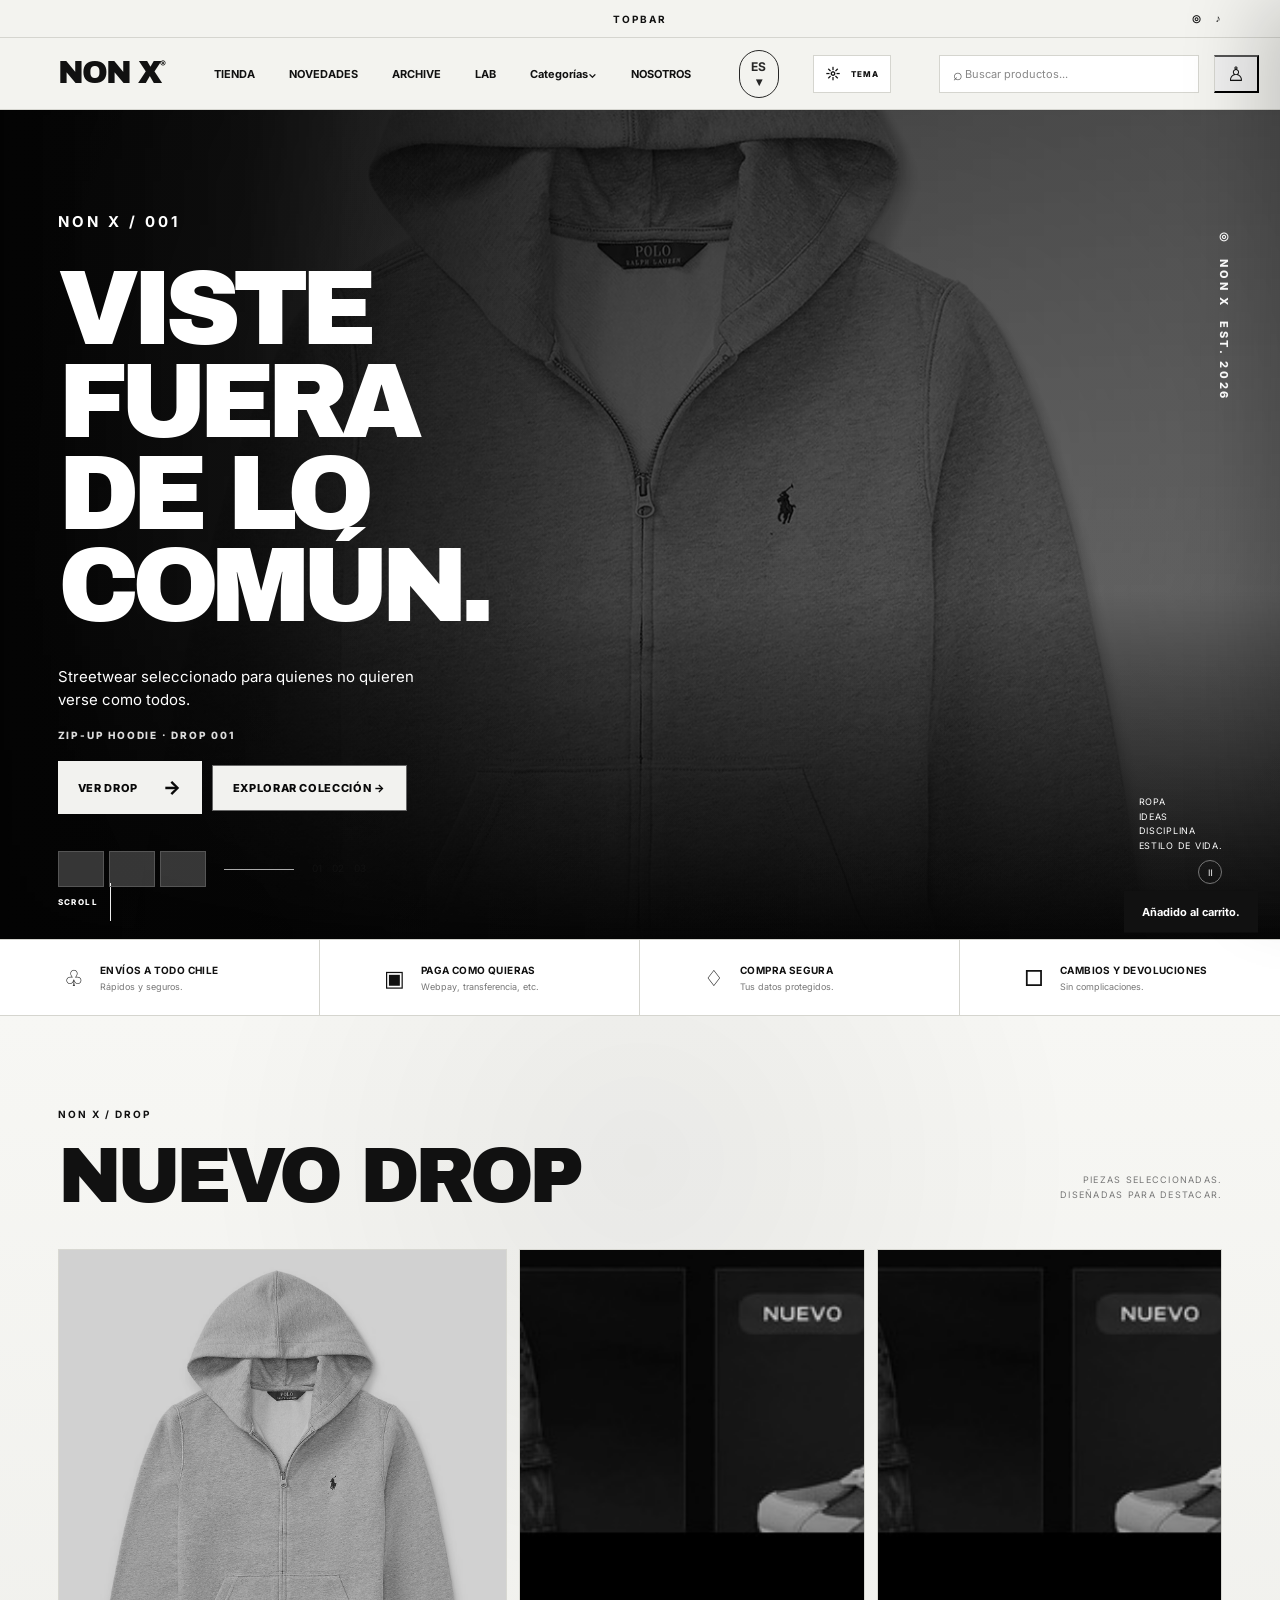
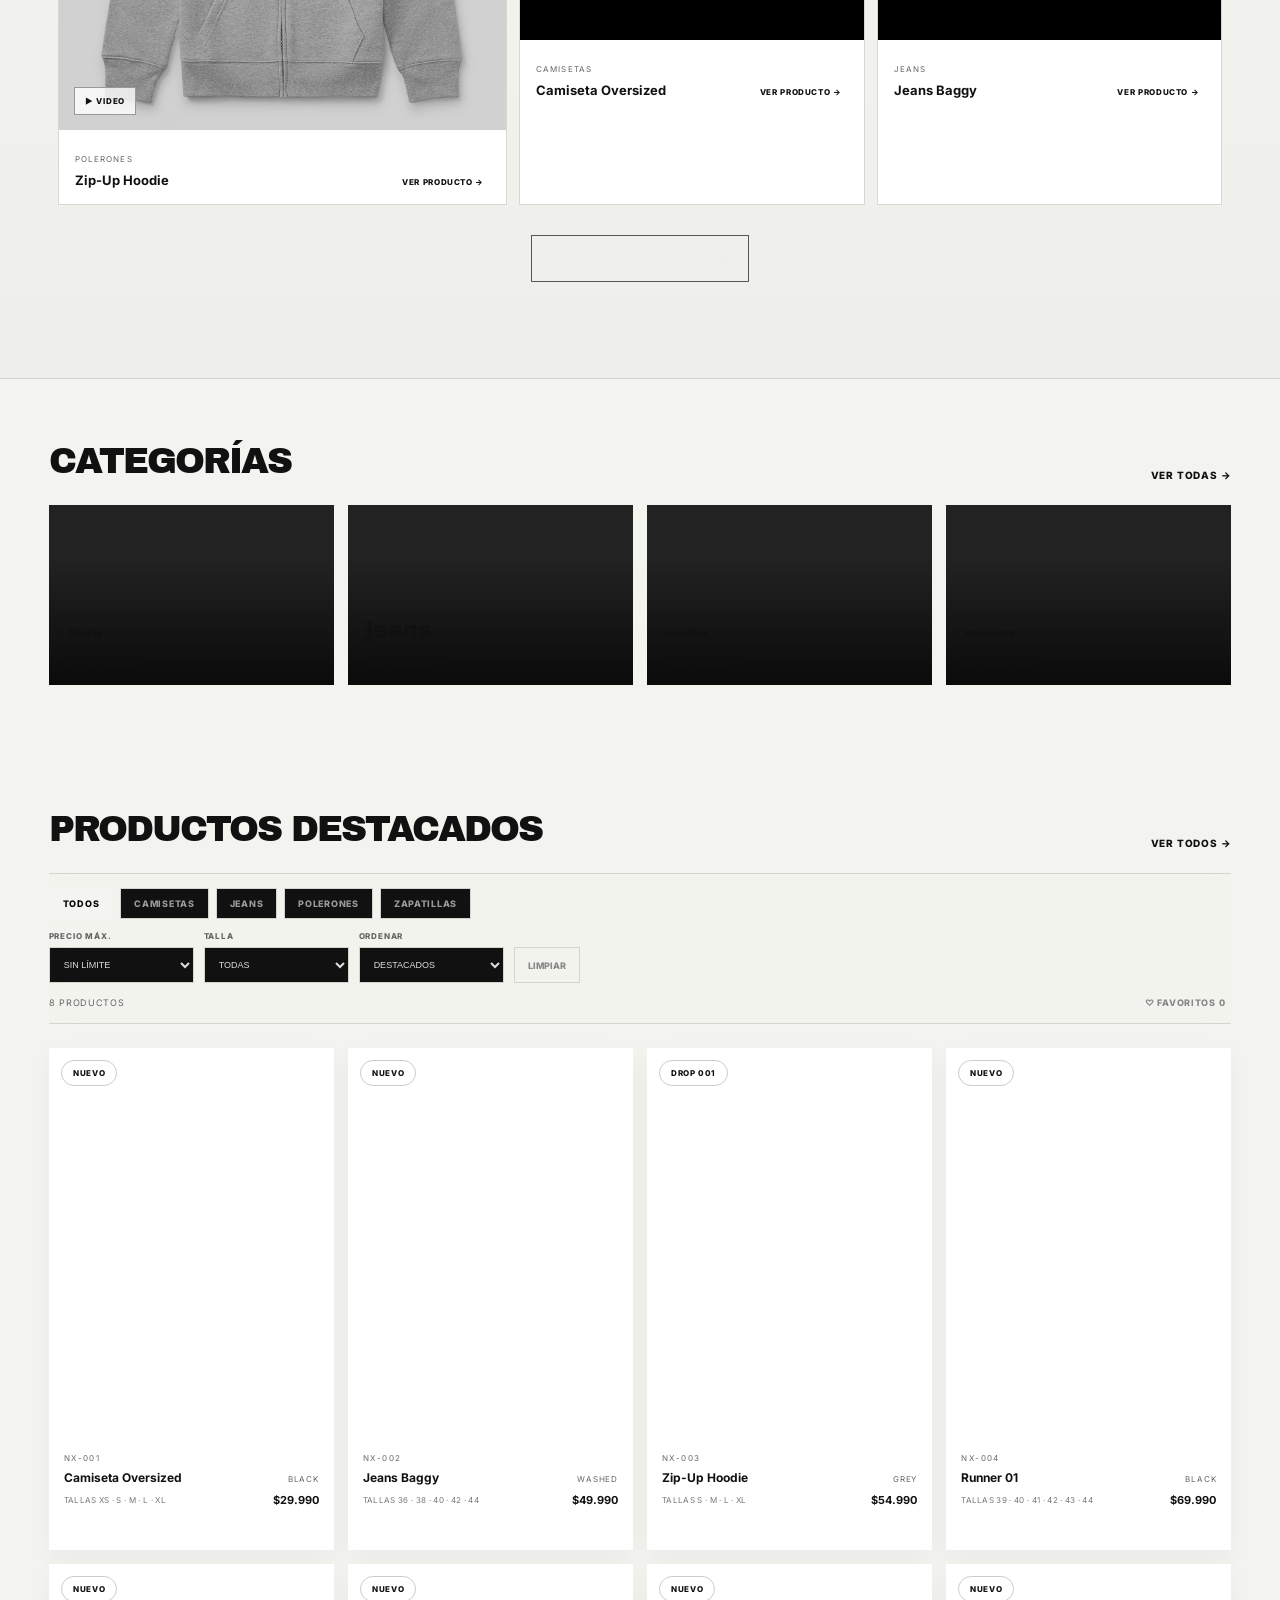
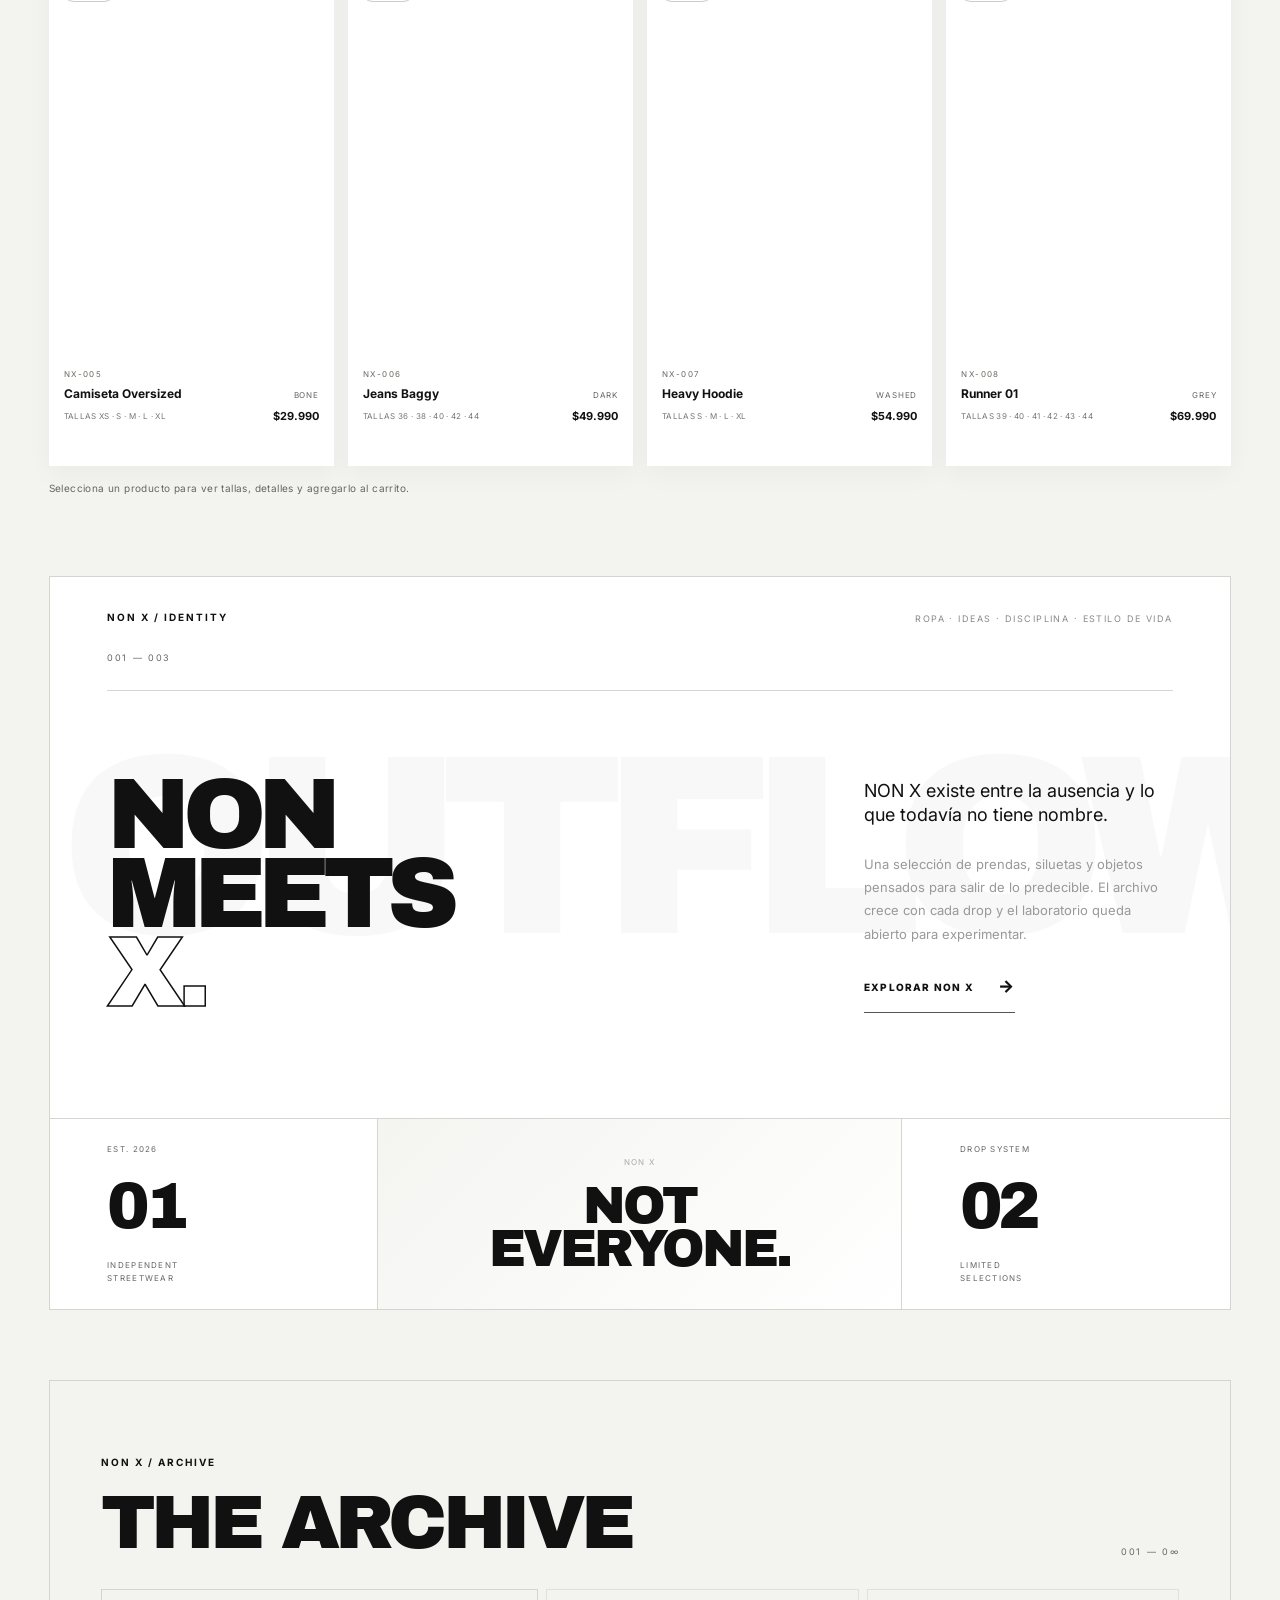
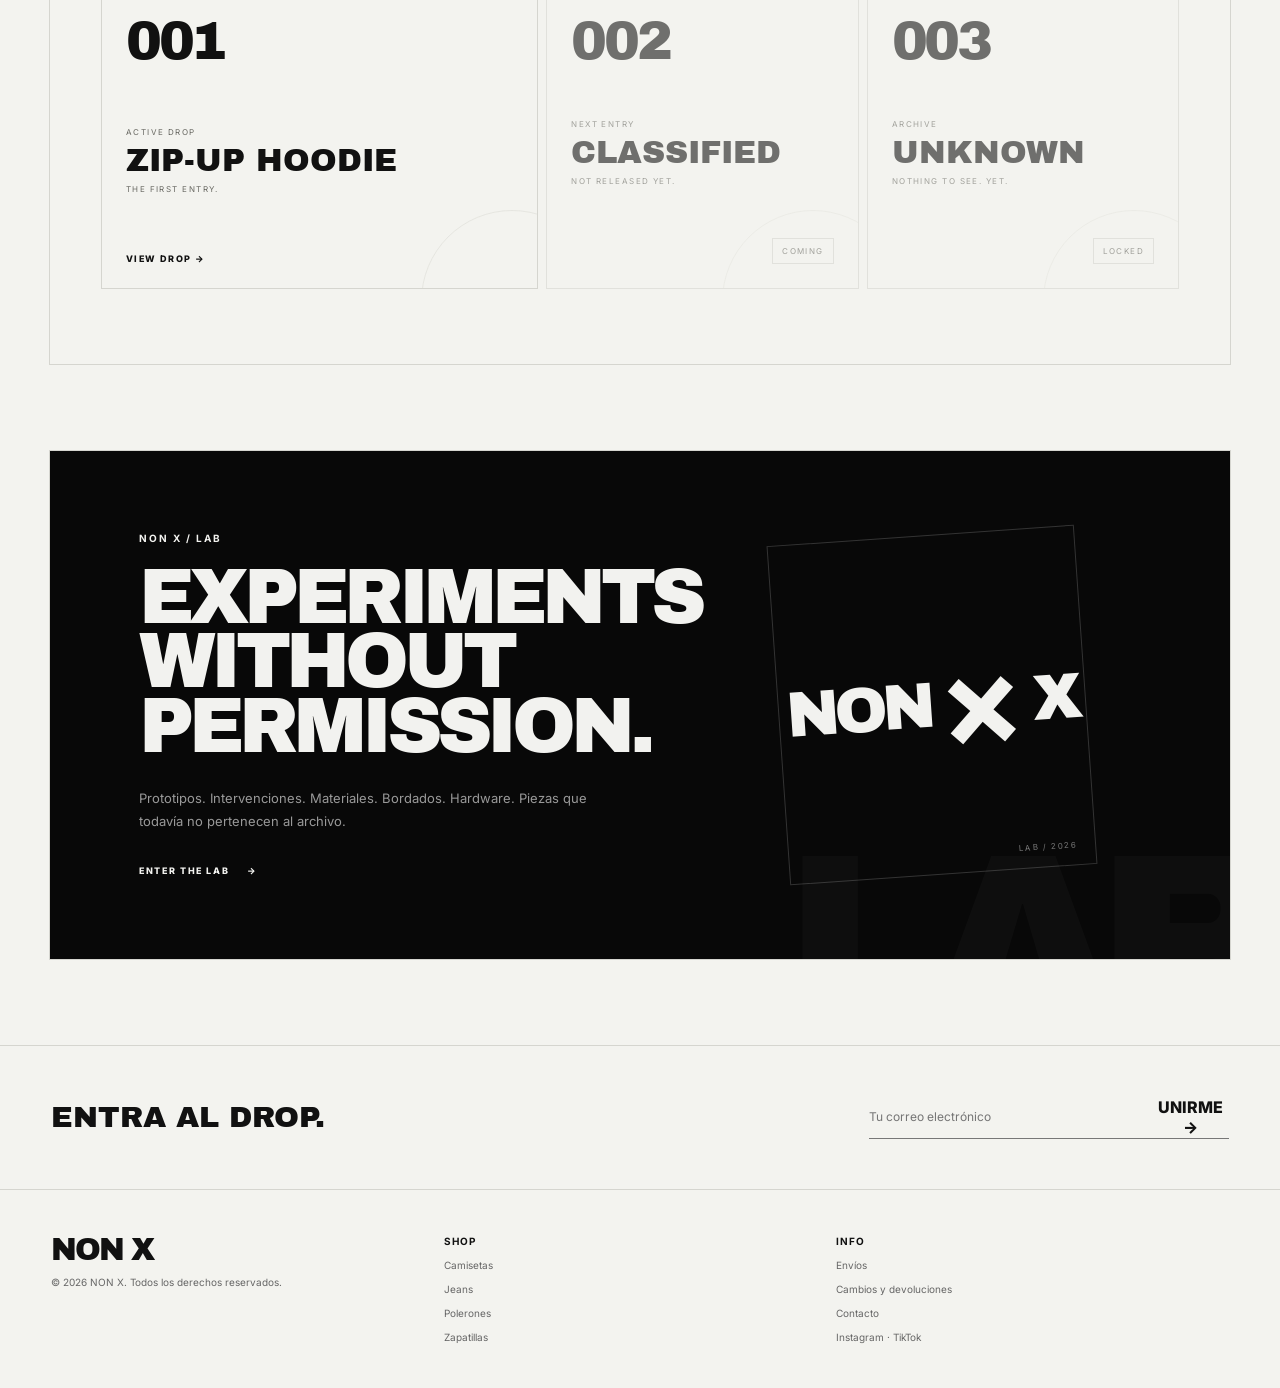
==== index.html @ d8527d80 "nonx" ====
<!--
NON X V7 — ARQUITECTURA
- index.html = estructura de la página.
- css/main.css = estilos y responsive.
- js/app.js = comportamiento general, carrito y animaciones.
- js/language.js = selector de idioma.
- data/products.json = catálogo preparado para separar datos.
- data/translations.json = textos preparados para traducciones.
- assets/images = imágenes del sitio.
- pages = páginas adicionales futuras.
- Shopify = integración futura, separada de la presentación.
-->
<!--
╔══════════════════════════════════════════════════════════════╗
║                    NON X — GUÍA DEL CÓDIGO               ║
╠══════════════════════════════════════════════════════════════╣
║ ESTE ARCHIVO ES LA V7 VISUAL DE LA TIENDA.               ║
║                                                              ║
║ ATAJOS PARA ENCONTRAR COSAS (Ctrl + F):                     ║
║  [FUENTES Y COLORES]      → tipografías + paleta            ║
║  [HEADER]                 → barra superior / navegación    ║
║  [HERO]                   → portada principal               ║
║  [BENEFICIOS]             → envíos / pagos / seguridad      ║
║  [CATEGORÍAS]             → camisetas / jeans / etc.        ║
║  [PRODUCTOS]              → tarjetas + productos            ║
║  [MANIFIESTO]             → filosofía de NON X             ║
║  [NEWSLETTER]             → formulario de correo            ║
║  [FOOTER]                 → pie de página                   ║
║  [CARRITO HTML]           → panel lateral del carrito       ║
║  [DATOS DE PRODUCTOS]     → nombres + precios + productos   ║
║  [FUNCIONES DEL CARRITO]  → JavaScript del carrito          ║
║  [ANIMACIONES]             → entrada / scroll / hover       ║
║                                                              ║
║ CAMBIAR TEXTO: busca el texto y reemplázalo.                ║
║ CAMBIAR PRECIO: busca p:29990, etc.                         ║
║ CAMBIAR IMÁGENES: reemplaza hero.jpg / categories.jpg /    ║
║ products.jpg manteniendo el mismo nombre de archivo.        ║
║ CAMBIAR COLORES: ve a [FUENTES Y COLORES].                  ║
║                                                              ║
║ ⚠️ Esta V7 sigue siendo un frontend/prototipo.              ║
║ El checkout real todavía debe conectarse a Shopify.         ║
╚══════════════════════════════════════════════════════════════╝
-->
<!doctype html>
<html lang="es">
<head>
<meta charset="utf-8">
<meta name="viewport" content="width=device-width,initial-scale=1">
<title>NON X — Streetwear</title>
<meta name="description" content="NON X — streetwear, jeans, camisetas, polerones y zapatillas.">
<meta name="theme-color" content="#080808" id="themeColor">
<meta name="color-scheme" content="dark light">
<meta name="robots" content="index,follow">
<meta property="og:type" content="website">
<meta property="og:title" content="NON X — Streetwear">
<meta property="og:description" content="NON X — streetwear, jeans, camisetas, polerones y zapatillas.">
<meta property="og:site_name" content="NON X">
<meta name="twitter:card" content="summary_large_image">
<meta name="twitter:title" content="NON X — Streetwear">
<meta name="twitter:description" content="NON X — streetwear, jeans, camisetas, polerones y zapatillas.">
<link rel="preconnect" href="https://fonts.googleapis.com">
<link rel="preconnect" href="https://fonts.gstatic.com" crossorigin>
<link rel="stylesheet" href="https://fonts.googleapis.com/css2?family=Archivo+Black&family=Inter:wght@400;500;600;700;800&display=swap">
<link rel="icon" href="assets/icons/favicon.svg" type="image/svg+xml">

<script>
  (()=>{try{const t=localStorage.getItem('nonx-theme') || localStorage.getItem('outflow-theme');const system=matchMedia('(prefers-color-scheme: light)').matches?'light':'dark';document.documentElement.dataset.theme=t||system}catch(e){document.documentElement.dataset.theme='dark'}})();
</script>
<link rel="stylesheet" href="css/main.css">
</head>
<body>
<!-- [HEADER] TOPBAR -->
<div class="topbar"><span data-i18n="topbar">ENVÍOS A TODO CHILE · NUEVOS INGRESOS CADA SEMANA</span> <div class="social">◎　♪</div></div>

<!-- [HEADER] NAVEGACIÓN PRINCIPAL -->
<header class="header">
  <a class="logo" href="#">NON X<sup>®</sup></a>
  <nav class="nav">
    <a href="#tienda" data-i18n="nav_shop">Tienda</a><a href="#novedades" data-i18n="nav_new">Novedades</a><a href="#archive">Archive</a><a href="#lab">Lab</a><div class="nav-dropdown"><button type="button" class="nav-drop-btn" data-i18n="nav_categories">Categorías⌄</button><div class="nav-drop-menu"><button type="button" data-category-link="all">TODAS</button><button type="button" data-category-link="Camisetas">CAMISETAS</button><button type="button" data-category-link="Jeans">JEANS</button><button type="button" data-category-link="Polerones">POLERONES</button><button type="button" data-category-link="Zapatillas">ZAPATILLAS</button></div></div><a href="#nosotros" data-i18n="nav_about">Nosotros</a>
  
<!-- [SELECTOR DE IDIOMA] -->
<div class="language-switcher" aria-label="Language selector">
  <button id="languageToggle" type="button" aria-expanded="false">ES ▾</button>
  <div class="language-menu" id="languageMenu">
    <button type="button" data-set-lang="es">🇪🇸 Español</button>
    <button type="button" data-set-lang="en">🇺🇸 English</button>
    <button type="button" data-set-lang="pt">🇧🇷 Português</button>
  </div>
</div>
<button class="theme-toggle" id="themeToggle" type="button" aria-label="Cambiar tema" aria-pressed="false"><span class="theme-icon" aria-hidden="true">◐</span><span class="theme-label">TEMA</span></button>

</nav>
  <button class="mobile-menu-btn" id="mobileMenuBtn" type="button" aria-label="Abrir menú">☰</button>
  <div class="header-right">
    <label class="search">⌕ <input id="search" data-i18n-placeholder="search_placeholder" placeholder="Buscar productos..."></label>
    <button class="icon account-btn" id="accountBtn" type="button" aria-label="Favoritos">♙</button>
    <button class="cart-btn" id="openCart">🛒<span class="cart-num" id="cartNum">0</span></button>
  </div>
</header>
<div class="mobile-menu" id="mobileMenu" aria-hidden="true">
  <div class="mobile-menu-head"><span>NON X</span><button id="mobileMenuClose" type="button" aria-label="Cerrar menú">×</button></div>
  <a href="#tienda" data-mobile-nav>TIENDA</a><a href="#novedades" data-mobile-nav>NOVEDADES</a><a href="#archive" data-mobile-nav>ARCHIVE</a><a href="#lab" data-mobile-nav>LAB</a><a href="#categorias" data-mobile-nav>CATEGORÍAS</a><a href="#nosotros" data-mobile-nav>NOSOTROS</a>
  <div class="mobile-category-label">CATEGORÍAS</div>
  <div class="mobile-category-links"><button data-category-link="Camisetas">CAMISETAS</button><button data-category-link="Jeans">JEANS</button><button data-category-link="Polerones">POLERONES</button><button data-category-link="Zapatillas">ZAPATILLAS</button></div>
  <div class="mobile-search-wrap">
    <label class="mobile-search" aria-label="Buscar productos">⌕ <input id="mobileSearch" data-i18n-placeholder="search_placeholder" placeholder="Buscar productos..." autocomplete="off"></label>
  </div>
  <div class="mobile-menu-tools">
    <div class="mobile-tool-group">
      <span class="mobile-tool-label">IDIOMA</span>
      <div class="mobile-language-options" role="group" aria-label="Seleccionar idioma">
        <button type="button" data-set-lang="es">ES</button><button type="button" data-set-lang="en">EN</button><button type="button" data-set-lang="pt">PT</button>
      </div>
    </div>
    <div class="mobile-tool-group mobile-theme-group">
      <span class="mobile-tool-label">APARIENCIA</span>
      <button class="mobile-theme-toggle" id="mobileThemeToggle" type="button" aria-label="Cambiar tema" aria-pressed="false"><span class="theme-icon" aria-hidden="true">◐</span><span class="mobile-theme-copy">TEMA OSCURO</span></button>
    </div>
  </div>
</div>


<!-- [HERO] PORTADA PRINCIPAL -->
<section class="hero" id="novedades" data-drop="001">
  <video class="hero-video" id="heroVideo" autoplay muted loop playsinline preload="metadata" poster="assets/images/products/heavy-hoodie-front.jpg" aria-hidden="true"></video>
  <div class="hero-video-overlay" aria-hidden="true"></div>
  <div class="hero-copy">
    <p class="eyebrow" id="heroDropLabel">NON X / 001</p>
    <h1 data-i18n="hero_title">VISTE<br><span class="outline">FUERA</span><br>DE LO COMÚN.</h1>
    <p data-i18n="hero_description">Streetwear seleccionado para quienes no quieren verse como todos.</p>
    <div class="hero-product-label" id="heroProductLabel">ZIP-UP HOODIE · DROP 001</div>
    <div class="hero-actions">
      <a class="cta" href="#tienda" id="heroDropCta">VER DROP <span>→</span></a>
      <a class="cta cta-ghost" href="#tienda" data-i18n="explore_collection">EXPLORAR TIENDA</a>
    </div>
  </div>
  <div class="hero-side">◎　NON X　EST. 2026</div>
  <div class="hero-mark">ROPA<br>IDEAS<br>DISCIPLINA<br>ESTILO DE VIDA.</div>
  <div class="hero-scroll">SCROLL<span></span></div>
  <div class="hero-video-status" aria-hidden="true">Ⅱ</div>
  <div class="slider"><div class="thumbs"><span></span><span></span><span></span></div><div class="slide-line"></div><div class="numbers">01　02　03</div></div>
</section>

<!-- [BENEFICIOS] -->
<section class="benefits">
  <div class="benefit"><div class="ico">♧</div><div><strong><span data-i18n="shipping_chile">ENVÍOS A TODO CHILE</span></strong><small data-i18n="shipping_sub">Rápidos y seguros.</small></div></div>
  <div class="benefit"><div class="ico">▣</div><div><strong><span data-i18n="pay">PAGA COMO QUIERAS</span></strong><small data-i18n="pay_sub">Webpay, transferencia, etc.</small></div></div>
  <div class="benefit"><div class="ico">♢</div><div><strong><span data-i18n="secure">COMPRA SEGURA</span></strong><small data-i18n="secure_sub">Tus datos protegidos.</small></div></div>
  <div class="benefit"><div class="ico">□</div><div><strong><span data-i18n="returns">CAMBIOS Y DEVOLUCIONES</span></strong><small data-i18n="returns_sub">Sin complicaciones.</small></div></div>
</section>


<!-- [DROP DESTACADO] — se genera automáticamente desde products.json -->
<section class="drop-showcase reveal" id="drop-showcase">
  <div class="drop-showcase-bg" aria-hidden="true"></div>
  <div class="drop-showcase-head">
    <div><p class="eyebrow">NON X / DROP</p><h2>NUEVO DROP</h2></div>
    <p>PIEZAS SELECCIONADAS.<br>DISEÑADAS PARA DESTACAR.</p>
  </div>
  <div class="drop-grid" id="dropProducts"></div>
  <a class="drop-all" href="#tienda">VER COLECCIÓN COMPLETA <span>→</span></a>
</section>

<!-- [CATEGORÍAS] -->
<section class="section reveal" id="categorias">
  <div class="section-title"><h2 data-i18n="categories_title">CATEGORÍAS</h2><a class="see" href="#tienda" data-i18n="see_all">VER TODAS →</a></div>
  <div class="categories stagger">
    <a class="cat" href="#tienda" data-category-link="Camisetas"><div class="cat-info"><h3><span data-i18n="tshirts">CAMISETAS</span></h3><span data-i18n="view_collection">Ver colección →</span></div></a>
    <a class="cat" href="#tienda" data-category-link="Jeans"><div class="cat-info"><h3 data-i18n="jeans">JEANS</h3><span data-i18n="view_collection">Ver colección →</span></div></a>
    <a class="cat" href="#tienda" data-category-link="Polerones"><div class="cat-info"><h3><span data-i18n="hoodies">POLERONES</span></h3><span data-i18n="view_collection">Ver colección →</span></div></a>
    <a class="cat" href="#tienda" data-category-link="Zapatillas"><div class="cat-info"><h3><span data-i18n="sneakers">ZAPATILLAS</span></h3><span data-i18n="view_collection">Ver colección →</span></div></a>
  </div>
</section>

<!-- [PRODUCTOS] -->
<section class="section reveal" id="tienda">
  <div class="section-title"><h2 data-i18n="featured_products">PRODUCTOS DESTACADOS</h2><a class="see" href="#tienda" data-i18n="see_all_products">VER TODOS →</a></div>
  <div class="catalog-tools" aria-label="Filtros de catálogo">
  <div class="filter-tabs" id="categoryFilters">
    <button type="button" class="filter-tab active" data-category="all">TODOS</button>
    <button type="button" class="filter-tab" data-category="Camisetas">CAMISETAS</button>
    <button type="button" class="filter-tab" data-category="Jeans">JEANS</button>
    <button type="button" class="filter-tab" data-category="Polerones">POLERONES</button>
    <button type="button" class="filter-tab" data-category="Zapatillas">ZAPATILLAS</button>
  </div>
  <div class="filter-row">
    <label class="filter-field"><span>PRECIO MÁX.</span><select id="priceFilter"><option value="0">SIN LÍMITE</option><option value="30000">$30.000</option><option value="50000">$50.000</option><option value="60000">$60.000</option><option value="70000">$70.000</option></select></label>
    <label class="filter-field"><span>TALLA</span><select id="sizeFilter"><option value="all">TODAS</option></select></label>
    <label class="filter-field"><span>ORDENAR</span><select id="sortFilter"><option value="featured">DESTACADOS</option><option value="price-asc">PRECIO: MENOR</option><option value="price-desc">PRECIO: MAYOR</option><option value="name">NOMBRE A–Z</option></select></label>
    <button type="button" class="clear-filters" id="clearFilters">LIMPIAR</button>
  </div>
  <div class="catalog-status"><span id="catalogCount"></span><button type="button" id="favoritesToggle" class="favorites-toggle">♡ FAVORITOS <span id="favoritesCount">0</span></button></div>
</div>
<div class="product-grid stagger" id="products"></div>
  <p class="catalog-note" data-i18n="catalog_note">Selecciona un producto para ver tallas, detalles y agregarlo al carrito.</p>
</section>

<!-- [NOSOTROS / BRAND EXPERIENCE] -->
<section class="brand-story reveal" id="nosotros">
  <div class="brand-story-top">
    <div><p class="eyebrow">NON X / IDENTITY</p><span class="brand-story-index">001 — 003</span></div>
    <p class="brand-story-kicker">ROPA · IDEAS · DISCIPLINA · ESTILO DE VIDA</p>
  </div>
  <div class="brand-story-main">
    <div class="brand-story-title"><span>NON</span><span>MEETS</span><span>X.</span></div>
    <div class="brand-story-copy">
      <p class="brand-story-lead">NON X existe entre la ausencia y lo que todavía no tiene nombre.</p>
      <p>Una selección de prendas, siluetas y objetos pensados para salir de lo predecible. El archivo crece con cada drop y el laboratorio queda abierto para experimentar.</p>
      <a class="brand-story-link" href="#tienda">EXPLORAR NON X <span>→</span></a>
    </div>
  </div>
  <div class="brand-story-grid">
    <div class="brand-story-panel panel-number"><span>EST. 2026</span><strong>01</strong><small>INDEPENDENT<br>STREETWEAR</small></div>
    <div class="brand-story-panel panel-word"><span>NON X</span><strong>NOT<br>EVERYONE.</strong></div>
    <div class="brand-story-panel panel-number"><span>DROP SYSTEM</span><strong>02</strong><small>LIMITED<br>SELECTIONS</small></div>
  </div>
</section>

<!-- [ARCHIVE] — sistema editorial para drops pasados y presentes -->
<section class="nonx-archive reveal" id="archive">
  <div class="nonx-section-head"><div><p class="eyebrow">NON X / ARCHIVE</p><h2>THE ARCHIVE</h2></div><span>001 — 0∞</span></div>
  <div class="archive-grid">
    <article class="archive-card archive-active"><div class="archive-number">001</div><div><span>ACTIVE DROP</span><h3>ZIP-UP HOODIE</h3><p>THE FIRST ENTRY.</p></div><a href="#tienda">VIEW DROP →</a></article>
    <article class="archive-card archive-future"><div class="archive-number">002</div><div><span>NEXT ENTRY</span><h3>CLASSIFIED</h3><p>NOT RELEASED YET.</p></div><span class="archive-status">COMING</span></article>
    <article class="archive-card archive-future"><div class="archive-number">003</div><div><span>ARCHIVE</span><h3>UNKNOWN</h3><p>NOTHING TO SEE. YET.</p></div><span class="archive-status">LOCKED</span></article>
  </div>
</section>

<!-- [LAB] — reservado para experimentos, prototipos y piezas intervenidas -->
<section class="nonx-lab reveal" id="lab">
  <div class="lab-copy"><p class="eyebrow">NON X / LAB</p><h2>EXPERIMENTS<br>WITHOUT<br>PERMISSION.</h2><p>Prototipos. Intervenciones. Materiales. Bordados. Hardware. Piezas que todavía no pertenecen al archivo.</p><a href="#tienda">ENTER THE LAB <span>→</span></a></div>
  <div class="lab-mark" aria-hidden="true"><span>NON</span><strong>×</strong><span>X</span><small>LAB / 2026</small></div>
</section>

<!-- [NEWSLETTER] -->
<section class="newsletter reveal">
  <h2 data-i18n="newsletter_title">ENTRA AL DROP.</h2>
  <form class="form" id="newsletter"><input type="email" required data-i18n-placeholder="email_placeholder" placeholder="Tu correo electrónico"><button data-i18n="join">UNIRME →</button></form>
</section>

<!-- [FOOTER] -->
<footer>
  <div><div class="logo footer-logo">NON X</div><p>© 2026 NON X. Todos los derechos reservados.</p></div>
  <div class="footer-col"><strong>SHOP</strong><a href="#categorias">Camisetas</a><a href="#categorias">Jeans</a><a href="#categorias">Polerones</a><a href="#categorias">Zapatillas</a></div>
  <div class="footer-col"><strong>INFO</strong><a>Envíos</a><a>Cambios y devoluciones</a><a>Contacto</a><a>Instagram · TikTok</a></div>
</footer>

<!-- [DETALLE DE PRODUCTO] -->
<div class="product-modal" id="productModal" aria-hidden="true">
  <div class="product-modal-card" role="dialog" aria-modal="true" aria-labelledby="modalProductName">
    <button class="product-modal-close" id="closeProduct" type="button" aria-label="Cerrar">×</button>
    <div class="modal-product-gallery">
      <div class="modal-product-media" id="modalProductMedia"></div>
      <div class="modal-media-thumbs" id="modalMediaThumbs" aria-label="Galería del producto"></div>
    </div>
    <div class="modal-product-content">
      <div class="modal-title-row"><div><span class="modal-category" id="modalCategory"></span><h2 id="modalProductName"></h2><p class="modal-variant" id="modalProductVariant"></p></div><button class="modal-favorite" id="modalFavorite" type="button" aria-label="Agregar a favoritos" aria-pressed="false">♡</button></div>
      <div class="modal-price-row"><strong class="modal-price" id="modalProductPrice"></strong><span class="modal-stock" id="modalStock">DISPONIBLE</span></div>
      <p class="modal-description" id="modalDescription"></p>
      <div class="modal-detail"><span>MATERIAL</span><strong id="modalMaterial">—</strong></div>
      <div class="modal-detail"><span>FIT</span><strong id="modalFit">—</strong></div>
      <div class="product-accordions" data-accordion-group>
        <div class="accordion-item is-open">
          <button class="accordion-trigger" type="button" aria-expanded="true">
            <span data-i18n="product_details">DETALLES DEL PRODUCTO</span><span class="accordion-icon">＋</span>
          </button>
          <div class="accordion-panel"><div class="accordion-inner"><ul id="modalDetails"></ul></div></div>
        </div>
        <div class="accordion-item">
          <button class="accordion-trigger" type="button" aria-expanded="false">
            <span data-i18n="size_guide">GUÍA DE TALLAS</span><span class="accordion-icon">＋</span>
          </button>
          <div class="accordion-panel"><div class="accordion-inner"><div id="modalSizeGuide" class="size-guide"></div><p class="size-note" data-i18n="size_note">Medidas referenciales en cm. La tabla se reemplazará por las medidas reales.</p></div></div>
        </div>
        <div class="accordion-item">
          <button class="accordion-trigger" type="button" aria-expanded="false">
            <span data-i18n="care">CUIDADOS</span><span class="accordion-icon">＋</span>
          </button>
          <div class="accordion-panel"><div class="accordion-inner"><ul id="modalCare"></ul></div></div>
        </div>
        <div class="accordion-item">
          <button class="accordion-trigger" type="button" aria-expanded="false">
            <span data-i18n="shipping_returns">ENVÍOS Y CAMBIOS</span><span class="accordion-icon">＋</span>
          </button>
          <div class="accordion-panel"><div class="accordion-inner"><p id="modalShipping"></p><p data-i18n="returns_note">Los cambios y devoluciones estarán sujetos a la política final de NON X.</p></div></div>
        </div>
      </div>
      <div class="variant-heading"><strong data-i18n="size">TALLA</strong><span id="modalVariantHint">Selecciona una talla para continuar.</span></div>
      <div class="variant-list" id="modalVariants"></div>
      <div class="modal-trust-row"><span>✓ PAGO SEGURO</span><span>✓ ENVÍOS A TODO CHILE</span><span>✓ SOPORTE NON X</span></div>
      <div class="modal-actions">
        <div class="quantity-control detail-quantity">
          <button type="button" class="quantity-btn" id="detailMinus" aria-label="Disminuir cantidad">−</button>
          <input class="quantity-input" id="detailQuantity" type="number" min="1" max="999" value="1" aria-label="Cantidad">
          <button type="button" class="quantity-btn" id="detailPlus" aria-label="Aumentar cantidad">+</button>
        </div>
        <button class="modal-add" id="modalAdd" type="button" disabled data-i18n="add_to_cart">AGREGAR AL CARRITO →</button>
      </div>
    </div>
  </div>
</div>

<!-- [CARRITO HTML] -->
<div class="overlay" id="overlay"></div>
<aside class="cart-drawer" id="drawer">
  <div class="cart-head"><div><p class="cart-kicker">NON X / BAG</p><h2>TU CARRITO <span class="cart-head-count" id="cartHeadCount">0</span></h2></div><button class="close" id="closeCart" aria-label="Cerrar carrito">×</button></div>
  <div class="cart-list" id="cartList"></div>
  <div class="cart-summary"><div class="cart-total"><span>Subtotal</span><strong id="cartTotal">$0</strong></div><p class="cart-summary-note">Impuestos y envío se calculan al finalizar.</p></div>
  <button class="checkout" id="checkout">CONTINUAR AL PAGO</button>
</aside>
<div class="toast" id="toast">Añadido al carrito.</div>





<script src="js/language.js" defer></script>
<script src="js/products.js" defer></script>
<script src="js/cart.js" defer></script>
<script src="js/product-page.js" defer></script>
<script src="js/app.js" defer></script>
</body>
</html>
---- css/main.css ----
/* OUTFLOW V11 — ESTILOS PRINCIPALES
   El diseño visual vive aquí, separado del HTML. */

/* ==========================================================
   [FUENTES Y COLORES]
   Paleta, tipografías y variables globales.
   --bg = fondo | --text = texto | --muted = texto secundario
   ========================================================== */
@import url('https://fonts.googleapis.com/css2?family=Archivo+Black&family=Inter:wght@400;500;600;700;800&display=swap');
:root{color-scheme:dark;--bg:#080808;--card:#121212;--text:#f4f4f2;--muted:#9c9c99;--line:#292929;--white:#fff;--header-bg:rgba(8,8,8,.88);--panel:#101010;--input:#151515}
*{box-sizing:border-box}html{scroll-behavior:smooth}body{margin:0;background:var(--bg);color:var(--text);font-family:Inter,Arial,sans-serif}a{color:inherit;text-decoration:none}button,input{font:inherit}
/* [HEADER / TOPBAR] — aviso superior y redes */
.topbar{height:38px;border-bottom:1px solid var(--line);display:flex;align-items:center;justify-content:center;font-size:10px;font-weight:700;letter-spacing:.2em;text-transform:uppercase;position:relative}
.topbar .social{position:absolute;right:4.5vw;display:flex;gap:18px}
/* [HEADER] — logo, menú, buscador y carrito */
.header{height:72px;border-bottom:1px solid var(--line);display:flex;align-items:center;padding:0 4.5vw;gap:48px;position:sticky;top:0;z-index:30;background:var(--header-bg);backdrop-filter:blur(14px)}
.logo{font:31px/1 "Archivo Black",sans-serif;letter-spacing:-.065em;white-space:nowrap}.logo sup{font:9px Inter;font-weight:700;vertical-align:top;letter-spacing:0}
.nav{display:flex;gap:34px;align-items:center;font-size:11px;font-weight:700;text-transform:uppercase}.nav a:hover{opacity:.65}
.header-right{margin-left:auto;display:flex;align-items:center;gap:15px}.search{height:38px;width:260px;border:1px solid var(--line);background:#151515;display:flex;align-items:center;padding:0 13px;color:#aaa}.search input{background:none;border:0;outline:0;color:white;width:100%;font-size:11px}.icon{height:38px;width:45px;border-left:1px solid var(--line);display:grid;place-items:center;font-size:20px}.cart-btn{height:38px;background:none;border:0;color:white;cursor:pointer;font-size:20px;position:relative}.cart-num{position:absolute;right:-7px;top:-7px;background:#eee;color:#111;width:18px;height:18px;border-radius:50%;display:grid;place-items:center;font:10px Inter;font-weight:800}
/* [HERO] — portada principal, imagen, título y CTA */
.hero{min-height:calc(100vh - 84px);min-height:680px;position:relative;overflow:hidden;border-bottom:1px solid var(--line);background:#080808}.hero-video{position:absolute;inset:-2%;width:104%;height:104%;object-fit:cover;object-position:center;z-index:0;opacity:.82;transform:scale(1.03);filter:grayscale(100%) contrast(1.08) brightness(.72);will-change:opacity,transform}.hero-video-overlay{position:absolute;inset:0;z-index:1;background:linear-gradient(90deg,#050505 0%,rgba(5,5,5,.92) 19%,rgba(5,5,5,.42) 48%,rgba(5,5,5,.28) 100%),linear-gradient(0deg,#080808 0%,rgba(8,8,8,.08) 42%,rgba(8,8,8,.25) 100%)}.hero:after{content:"";position:absolute;inset:0;z-index:1;background:radial-gradient(circle at 70% 45%,transparent 0,rgba(0,0,0,.14) 52%,rgba(0,0,0,.48) 100%);pointer-events:none}.hero-copy{position:relative;z-index:4;padding:100px 4.5vw 125px;max-width:760px}.hero-product-label{font-size:10px;font-weight:800;letter-spacing:.18em;color:#ddd;margin:-12px 0 20px;text-transform:uppercase}.hero-actions{display:flex;gap:10px;align-items:center;position:relative;z-index:5}.cta-ghost{background:transparent;color:#f2f2ef;border:1px solid #666}.cta-ghost:hover{background:#f2f2ef;color:#090909}.hero-scroll{position:absolute;z-index:3;left:4.5vw;bottom:18px;font-size:8px;font-weight:800;letter-spacing:.18em;display:flex;align-items:center;gap:12px}.hero-scroll span{display:block;width:1px;height:38px;background:#eee}.hero-video-status{position:absolute;z-index:3;right:4.5vw;bottom:55px;width:24px;height:24px;border:1px solid #777;border-radius:50%;display:grid;place-items:center;font-size:9px;color:#eee}.hero .slider{z-index:3;pointer-events:none}
.hero-copy{position:relative;z-index:4;padding:100px 4.5vw 125px;max-width:760px}.eyebrow{font-size:10px;letter-spacing:.2em;font-weight:700;margin:0 0 22px}.hero h1{font:clamp(64px,8.2vw,125px)/.88 "Archivo Black";letter-spacing:-.075em;margin:0 0 32px;text-transform:uppercase}.hero h1 .outline{-webkit-text-stroke:1.5px white;color:transparent}.hero p{font-size:15px;line-height:1.55;color:#ddd;max-width:360px;margin:0 0 30px}.cta{display:inline-flex;align-items:center;gap:25px;background:#f2f2ef;color:#090909;padding:15px 20px;font-size:11px;font-weight:800;letter-spacing:.06em}.cta span{font-size:19px}
.hero-side{position:absolute;right:3.8vw;top:120px;z-index:2;writing-mode:vertical-rl;font-size:11px;letter-spacing:.24em;font-weight:800}.hero-mark{position:absolute;right:4.5vw;bottom:85px;z-index:2;font-size:9px;line-height:1.65;letter-spacing:.08em}.slider{position:absolute;z-index:3;bottom:52px;left:4.5vw;display:flex;align-items:center;gap:18px}.thumbs{display:flex;gap:5px}.thumbs span{display:block;width:46px;height:36px;background:rgba(255,255,255,.2);border:1px solid #555}.slide-line{width:70px;height:1px;background:#aaa}.numbers{font-size:10px;word-spacing:12px}
/* [BENEFICIOS] — envío, pago, seguridad y cambios */
.benefits{display:grid;grid-template-columns:repeat(4,1fr);border-bottom:1px solid var(--line)}.benefit{min-height:75px;padding:17px 5vw;display:flex;gap:16px;align-items:center;border-right:1px solid var(--line)}.benefit:last-child{border:0}.benefit .ico{font-size:22px}.benefit strong{display:block;font-size:10px;letter-spacing:.04em}.benefit small{color:#777;font-size:9px;display:block;margin-top:5px}
/* [SECCIONES GENERALES] — espaciado y títulos */
.section{padding:62px 3.8vw}.section-title{display:flex;align-items:end;justify-content:space-between;margin-bottom:24px}.section-title h2{font:36px "Archivo Black";letter-spacing:-.055em;margin:0}.see{font-size:10px;font-weight:800;letter-spacing:.08em}
/* [CATEGORÍAS] — bloques visuales de camisetas/jeans/etc. */
.categories{display:grid;grid-template-columns:repeat(4,1fr);gap:14px}.cat{height:180px;position:relative;overflow:hidden;background:#222;background-image:url("categories.jpg");background-size:400% 100%;filter:grayscale(.2)}.cat:nth-child(1){background-position:0 50%}.cat:nth-child(2){background-position:33.33% 50%}.cat:nth-child(3){background-position:66.66% 50%}.cat:nth-child(4){background-position:100% 50%}.cat:after{content:"";position:absolute;inset:0;background:linear-gradient(0deg,rgba(0,0,0,.82),transparent 70%)}.cat-info{position:absolute;z-index:2;bottom:16px;left:18px}.cat-info h3{font:22px "Archivo Black";margin:0 0 7px}.cat-info span{font-size:10px;font-weight:700}
/* [PRODUCTOS] — grilla de productos */
.product-grid{display:grid;grid-template-columns:repeat(4,1fr);gap:14px}.product{background:var(--card);position:relative;cursor:pointer}.product-photo{height:390px;background-size:cover;background-position:center;position:relative;overflow:hidden}.product:nth-child(1) .product-photo{background-position:0 50%}.product:nth-child(2) .product-photo{background-position:33.33% 50%}.product:nth-child(3) .product-photo{background-position:66.66% 50%}.product:nth-child(4) .product-photo{background-position:100% 50%}.tag{position:absolute;top:12px;left:12px;background:#202020;border:1px solid #444;border-radius:20px;padding:7px 11px;font-size:8px;font-weight:800;letter-spacing:.08em}.heart{position:absolute;top:12px;right:12px;font-size:19px}.product-info{padding:14px 15px 17px}.product-name{font-size:12px;font-weight:700}.product-meta{display:flex;justify-content:space-between;margin-top:8px;font-size:11px;color:#aaa}.price{color:#fff;font-weight:700}
/* [MANIFIESTO] — filosofía / identidad de marca */
.manifesto{margin:20px 3.8vw 70px;padding:90px 7vw;border:1px solid var(--line);background:linear-gradient(110deg,#101010,#080808);display:grid;grid-template-columns:1.2fr .8fr;gap:10vw;align-items:end}.manifesto h2{font:clamp(40px,6vw,80px)/.86 "Archivo Black";letter-spacing:-.07em;margin:0}.manifesto p{color:#999;font-size:13px;line-height:1.8;margin:0}
/* [NEWSLETTER] — captura de correos */
.newsletter{border-top:1px solid var(--line);border-bottom:1px solid var(--line);padding:50px 4vw;display:flex;justify-content:space-between;align-items:center;gap:30px}.newsletter h2{font:30px "Archivo Black";margin:0}.form{display:flex;border-bottom:1px solid #777;width:360px}.form input{background:none;border:0;outline:0;color:#fff;padding:12px 0;width:100%;font-size:12px}.form button{background:none;border:0;color:#fff;font-weight:800;cursor:pointer}
/* [FOOTER] — pie de página */
footer{padding:45px 4vw;display:grid;grid-template-columns:1fr 1fr 1fr;color:#777;font-size:10px}.footer-logo{color:#fff}.footer-col{display:flex;flex-direction:column;gap:12px}.footer-col strong{color:#fff;font-size:10px;letter-spacing:.1em}.toast{position:fixed;right:22px;bottom:22px;background:#f4f4f2;color:#090909;padding:14px 18px;font-size:11px;font-weight:700;transform:translateY(130%);transition:.3s;z-index:100}.toast.show{transform:translateY(0)}
/* [CARRITO CSS] — panel lateral y animación */
.cart-drawer{position:fixed;right:0;top:0;width:min(460px,100%);height:100vh;background:#101010;border-left:1px solid #333;z-index:80;transform:translateX(100%);transition:transform .45s cubic-bezier(.2,.8,.2,1);padding:25px;display:flex;flex-direction:column;box-shadow:-24px 0 70px rgba(0,0,0,.18)}.cart-drawer.open{transform:translateX(0)}.cart-head{display:flex;justify-content:space-between;align-items:center;border-bottom:1px solid #333;padding-bottom:18px}.cart-kicker{font-size:8px!important;letter-spacing:.16em;color:#777!important;margin:0 0 6px!important}.cart-head h2{font:25px "Archivo Black";margin:0}.cart-head-count{font:800 9px Inter;color:#777;vertical-align:middle;margin-left:5px}.close{background:none;border:0;color:#fff;font-size:30px;cursor:pointer;transition:transform .25s,opacity .25s}.close:hover{transform:rotate(90deg);opacity:.65}.cart-list{flex:1;overflow:auto;padding-right:3px;scrollbar-width:thin}.cart-row{display:grid;grid-template-columns:75px 1fr;gap:13px;padding:18px 0;border-bottom:1px solid #292929;animation:cartRowIn .35s ease both}.cart-thumb{background:#222;height:90px}.cart-item-info{min-width:0}.cart-item-top{display:flex;justify-content:space-between;gap:12px;align-items:flex-start}.cart-row h3{font-size:11px;line-height:1.4;margin:2px 0 7px}.cart-row p{font-size:10px;color:#999;margin:0}.cart-price{color:#888}.cart-line-total{font-size:11px;white-space:nowrap}.cart-item-bottom{display:flex;align-items:center;justify-content:space-between;gap:12px;margin-top:15px}.quantity-control{display:inline-flex;align-items:center;border:1px solid #383838;height:34px;background:#151515}.quantity-btn{width:32px;height:32px;border:0;background:transparent;color:#fff;font-size:17px;line-height:1;cursor:pointer;transition:.2s}.quantity-btn:hover{background:#252525}.quantity-btn:active{transform:scale(.9)}.quantity-input{width:40px;height:32px;padding:0;text-align:center;background:transparent;border:0;border-left:1px solid #2b2b2b;border-right:1px solid #2b2b2b;color:#fff;font-size:11px;font-weight:700;outline:0;appearance:textfield;-moz-appearance:textfield}.quantity-input::-webkit-outer-spin-button,.quantity-input::-webkit-inner-spin-button{margin:0;appearance:none}.remove{border:0;background:none;color:#888;text-decoration:underline;font-size:9px;cursor:pointer;padding:5px 0;transition:color .2s,opacity .2s}.remove:hover{color:#fff}.cart-empty{height:100%;display:flex;flex-direction:column;align-items:center;justify-content:center;gap:10px;color:#777;font-size:10px;letter-spacing:.08em;text-align:center}.cart-empty-mark{font-size:38px;line-height:1;color:#444;margin-bottom:8px}.cart-empty strong{color:#aaa;font-size:11px}.cart-empty-cta{margin-top:12px;border:1px solid #444;background:transparent;color:var(--text);padding:12px 18px;font-size:9px;font-weight:800;letter-spacing:.12em;cursor:pointer;transition:.25s}.cart-empty-cta:hover{background:var(--text);color:var(--bg)}.cart-summary{border-top:1px solid #333;padding-top:16px}.cart-total{display:flex;justify-content:space-between;font-size:15px}.cart-summary-note{font-size:9px!important;color:#777!important;margin:8px 0 0!important}.checkout{margin-top:16px;padding:16px;border:0;background:#f4f4f2;color:#080808;font-size:10px;font-weight:800;letter-spacing:.1em;cursor:pointer;transition:transform .25s,opacity .25s,background .25s}.checkout:hover:not(:disabled){transform:translateY(-2px)}.checkout:active:not(:disabled){transform:translateY(0)}.checkout:disabled{opacity:.35;cursor:not-allowed}/* [OVERLAY] — fondo detrás del carrito */
.overlay{position:fixed;inset:0;background:rgba(0,0,0,.55);z-index:70;opacity:0;visibility:hidden;pointer-events:none;transition:opacity .35s ease,visibility .35s}.overlay.open{display:block;opacity:1;visibility:visible;pointer-events:auto}.cart-is-open{overflow:hidden}
@keyframes cartRowIn{from{opacity:0;transform:translateX(12px)}to{opacity:1;transform:none}}
.cart-pulse{animation:cartPulse .45s ease}
@keyframes cartPulse{50%{transform:scale(1.12)}}
@media(max-width:900px){.header{gap:18px}.nav{display:none}.search{width:190px}.benefits{grid-template-columns:repeat(2,1fr)}.benefit{border-bottom:1px solid var(--line)}.categories,.product-grid{grid-template-columns:repeat(2,1fr)}.product-photo{height:300px}.manifesto{grid-template-columns:1fr;gap:35px}}
@media(max-width:600px){.topbar .social{display:none}.header{height:62px;padding:0 18px}.logo{font-size:25px}.header-right{gap:5px}.search{display:none}.hero{min-height:700px}.hero-video{object-position:58% center}.hero-copy{padding:85px 22px 70px}.hero-actions{flex-wrap:wrap}.hero-product-label{margin-top:-8px}.hero-scroll,.hero-video-status{display:none}.hero h1{font-size:58px}.hero-side{display:none}.benefits{grid-template-columns:1fr}.benefit{border-right:0}.section{padding:48px 18px}.section-title h2{font-size:28px}.categories,.product-grid{grid-template-columns:1fr 1fr;gap:8px}.cat{height:145px}.cat-info h3{font-size:18px}.product-photo{height:240px}.product-info{padding:10px}.manifesto{margin:10px 18px 45px;padding:60px 25px}.newsletter{display:block;padding:45px 18px}.form{width:100%;margin-top:25px}footer{grid-template-columns:1fr;gap:30px;padding:40px 18px}}

/* OUTFLOW MOTION */
body{overflow-x:hidden}
body:before{content:"";position:fixed;inset:0;pointer-events:none;z-index:9999;background:#080808;animation:pageIn .75s ease forwards}
@keyframes pageIn{to{opacity:0}}
.hero-copy>*{opacity:0;transform:translateY(28px);animation:heroUp .8s cubic-bezier(.2,.8,.2,1) forwards}
.hero-copy .eyebrow{animation-delay:.15s}.hero-copy h1{animation-delay:.25s}.hero-copy p{animation-delay:.4s}.hero-copy .cta{animation-delay:.52s}
@keyframes heroUp{to{opacity:1;transform:none}}
.hero{animation:heroZoom 1.5s cubic-bezier(.2,.7,.2,1) both}
@keyframes heroZoom{from{background-size:112%}to{background-size:cover}}
.logo{transition:.4s}.logo:hover{letter-spacing:-.02em;transform:translateX(3px)}
.nav a{position:relative}.nav a:after{content:"";position:absolute;left:0;bottom:-7px;width:100%;height:1px;background:#fff;transform:scaleX(0);transform-origin:right;transition:.35s}.nav a:hover:after{transform:scaleX(1);transform-origin:left}
.cta{transition:transform .3s,background .3s,color .3s;position:relative;overflow:hidden}.cta:before{content:"";position:absolute;inset:0;background:#111;transform:translateX(-101%);transition:.4s}.cta:hover:before{transform:translateX(0)}.cta>*{position:relative;z-index:1}.cta:hover{color:#fff}
.benefit{transition:.35s}.benefit:hover{background:#111;transform:translateY(-3px)}.benefit:hover strong,.benefit:hover small{color:#fff}
.cat{transition:transform .5s cubic-bezier(.2,.8,.2,1),filter .5s}.cat:hover{transform:translateY(-7px);filter:grayscale(0)}
.product{transition:transform .45s cubic-bezier(.2,.8,.2,1),box-shadow .45s}.product:hover{transform:translateY(-8px);box-shadow:0 20px 50px rgba(0,0,0,.35)}.product-photo{transition:transform .6s}.product:hover .product-photo{transform:scale(1.025)}
.heart{transition:.25s}.product:hover .heart{transform:scale(1.2)}
.manifesto{overflow:hidden}.manifesto:before{content:"OUTFLOW";position:absolute;right:-5%;bottom:-18%;font:220px "Archivo Black";color:#fff;opacity:.025;pointer-events:none;transition:1s}.manifesto:hover:before{transform:translateX(-4%)}
.newsletter{transition:.5s}.newsletter:hover{background:#101010}
/* [ANIMACIONES] — aparición al hacer scroll */
.reveal{opacity:0;transform:translateY(40px);transition:opacity .8s cubic-bezier(.2,.8,.2,1),transform .8s cubic-bezier(.2,.8,.2,1)}.reveal.visible{opacity:1;transform:none}
.stagger>*{opacity:0;transform:translateY(22px)}.stagger.visible>*{animation:staggerIn .65s cubic-bezier(.2,.8,.2,1) forwards}
.stagger.visible>*:nth-child(1){animation-delay:.05s}.stagger.visible>*:nth-child(2){animation-delay:.12s}.stagger.visible>*:nth-child(3){animation-delay:.19s}.stagger.visible>*:nth-child(4){animation-delay:.26s}.stagger.visible>*:nth-child(5){animation-delay:.33s}.stagger.visible>*:nth-child(6){animation-delay:.4s}.stagger.visible>*:nth-child(7){animation-delay:.47s}.stagger.visible>*:nth-child(8){animation-delay:.54s}
@keyframes staggerIn{to{opacity:1;transform:none}}
@media(prefers-reduced-motion:reduce){*,*:before,*:after{animation-duration:.01ms!important;transition-duration:.01ms!important}}

/* [SELECTOR DE IDIOMA] */
.language-switcher{position:relative;display:flex;align-items:center;margin-left:14px}
.language-switcher button{font:inherit;font-weight:700;font-size:12px;letter-spacing:.08em;background:transparent;color:inherit;border:1px solid currentColor;border-radius:999px;padding:8px 11px;cursor:pointer;opacity:.9;transition:.2s}
.language-switcher button:hover{transform:translateY(-1px);opacity:1}
.language-menu{position:absolute;right:0;top:calc(100% + 8px);min-width:155px;padding:7px;background:#111;border:1px solid rgba(255,255,255,.14);border-radius:12px;box-shadow:0 18px 50px rgba(0,0,0,.35);z-index:100;display:none}
.language-menu.open{display:block}
.language-menu button{width:100%;border:0;border-radius:8px;text-align:left;padding:10px 11px;font-size:12px;background:transparent;color:#fff;opacity:1}
.language-menu button:hover{background:rgba(255,255,255,.08);transform:none}


/* [V11 CATÁLOGO] — filtros, orden y favoritos */
.catalog-tools{margin:0 0 24px;border-top:1px solid var(--line);border-bottom:1px solid var(--line);padding:14px 0}.filter-tabs{display:flex;gap:7px;overflow:auto;padding-bottom:12px}.filter-tab{white-space:nowrap;border:1px solid var(--line);background:#111;color:#999;padding:9px 13px;font-size:9px;font-weight:800;letter-spacing:.08em;cursor:pointer;transition:.2s}.filter-tab:hover,.filter-tab.active{background:#f4f4f2;color:#080808;border-color:#f4f4f2}.filter-row{display:flex;align-items:end;gap:10px;flex-wrap:wrap}.filter-field{display:flex;flex-direction:column;gap:6px;min-width:145px}.filter-field span{font-size:8px;color:#666;font-weight:800;letter-spacing:.1em}.filter-field select{height:36px;background:#111;border:1px solid var(--line);color:#ddd;padding:0 30px 0 10px;font-size:9px;outline:0}.clear-filters{height:36px;border:1px solid var(--line);background:transparent;color:#888;padding:0 13px;font-size:9px;font-weight:800;cursor:pointer}.clear-filters:hover{color:#fff;border-color:#666}.catalog-status{display:flex;justify-content:space-between;align-items:center;margin-top:13px;color:#666;font-size:9px;letter-spacing:.08em}.favorites-toggle{border:0;background:transparent;color:#888;font-size:9px;font-weight:800;cursor:pointer;letter-spacing:.08em}.favorites-toggle:hover,.favorites-toggle.active{color:#fff}.heart{border:0;background:transparent;color:#fff;cursor:pointer;z-index:3;line-height:1}.heart.is-favorite{color:#fff}.catalog-empty{grid-column:1/-1;min-height:220px;border:1px solid var(--line);display:flex;flex-direction:column;align-items:center;justify-content:center;gap:8px;color:#666}.catalog-empty strong{color:#aaa;font:18px 'Archivo Black'}.catalog-empty span{font-size:10px}@media(max-width:600px){.filter-row{display:grid;grid-template-columns:1fr 1fr}.filter-field{min-width:0}.clear-filters{width:100%}.catalog-status{margin-top:12px}.filter-tabs{scrollbar-width:none}}

/* [V7 CATÁLOGO] */
.catalog-note{margin:16px 0 0;color:#666;font-size:10px;letter-spacing:.04em}
.catalog-error{grid-column:1/-1;border:1px solid #3a3a3a;padding:22px;color:#999;font-size:11px}
.product-info{position:relative}.view-product{margin-top:13px;padding:0;border:0;background:none;color:#fff;font-size:9px;font-weight:800;letter-spacing:.08em;cursor:pointer;opacity:.72}.view-product:hover{opacity:1;text-decoration:underline}
.product-modal{position:fixed;inset:0;z-index:120;background:rgba(0,0,0,.78);backdrop-filter:blur(8px);display:grid;place-items:center;padding:25px;opacity:0;visibility:hidden;transition:.3s}.product-modal.open{opacity:1;visibility:visible}.product-modal-card{position:relative;width:min(920px,100%);max-height:90vh;overflow:auto;background:#101010;border:1px solid #333;display:grid;grid-template-columns:.9fr 1.1fr;transform:translateY(25px);transition:.35s}.product-modal.open .product-modal-card{transform:none}.product-modal-close{position:absolute;right:15px;top:10px;z-index:3;background:#111;border:1px solid #444;color:#fff;width:38px;height:38px;border-radius:50%;font-size:25px;cursor:pointer}.modal-product-gallery{min-height:620px;background:#0b0b0b;display:flex;flex-direction:column;overflow:hidden}.modal-product-media{flex:1;min-height:500px;display:grid;place-items:center;background:#f1f1ef}.product-media-image,.product-media-video{width:100%;height:100%;max-height:560px;object-fit:contain;display:block}.product-media-image{animation:productMediaIn .38s cubic-bezier(.22,1,.36,1)}@keyframes productMediaIn{from{opacity:0;transform:scale(.985)}to{opacity:1;transform:scale(1)}}.product-media-video{background:#000;object-fit:contain}.modal-media-thumbs{display:flex;gap:8px;padding:10px;background:#101010;border-top:1px solid #292929;overflow-x:auto}.media-thumb{flex:0 0 62px;width:62px;height:74px;padding:0;border:1px solid #333;background:#171717;cursor:pointer;overflow:hidden;position:relative}.media-thumb.selected{border-color:#f2f2ef}.media-thumb img,.thumb-video{width:100%;height:100%;display:block;object-fit:cover}.thumb-video{display:grid;place-items:center;background:linear-gradient(135deg,#222,#080808)}.thumb-video span{width:28px;height:28px;border:1px solid #777;border-radius:50%;display:grid;place-items:center;font-size:10px;color:#fff}.modal-product-content{padding:58px 48px 42px}.modal-title-row{display:flex;justify-content:space-between;align-items:flex-start;gap:18px}.modal-favorite{flex:0 0 auto;width:42px;height:42px;border:1px solid #333;background:transparent;color:var(--text);font-size:21px;cursor:pointer;transition:transform .25s ease,background .25s ease,border-color .25s ease}.modal-favorite:hover{transform:translateY(-2px);border-color:#777}.modal-favorite.is-favorite{background:var(--text);color:var(--bg);border-color:var(--text)}.modal-category{font-size:9px;letter-spacing:.18em;color:#777;font-weight:800}.modal-product-content h2{font:clamp(35px,4vw,54px)/.9 "Archivo Black";letter-spacing:-.06em;margin:13px 0 7px}.modal-variant{margin:0;color:#999;font-size:11px}.modal-price-row{display:flex;align-items:center;gap:14px;margin-top:20px}.modal-price{display:block;font-size:17px}.modal-stock{font-size:8px;font-weight:800;letter-spacing:.12em;color:#777;border:1px solid #333;padding:6px 8px}.modal-description{color:#999;font-size:12px;line-height:1.7;max-width:470px;margin:25px 0}.modal-detail{display:flex;justify-content:space-between;border-top:1px solid #292929;border-bottom:1px solid #292929;padding:14px 0;font-size:9px;letter-spacing:.08em}.modal-detail strong{color:#999;font-weight:600}.variant-heading{display:flex;justify-content:space-between;align-items:end;gap:15px;margin:26px 0 11px}.variant-heading strong{font-size:10px;letter-spacing:.1em}.variant-heading span{font-size:9px;color:#777;text-align:right}.variant-list{display:flex;flex-wrap:wrap;gap:7px}.variant-btn{min-width:52px;height:40px;padding:0 13px;background:#151515;border:1px solid #333;color:#fff;font-size:10px;font-weight:700;cursor:pointer;transition:.2s}.variant-btn:hover,.variant-btn.selected{background:#f2f2ef;color:#090909;border-color:#f2f2ef}.modal-trust-row{display:flex;flex-wrap:wrap;gap:10px 16px;margin-top:24px;padding-top:16px;border-top:1px solid var(--line);color:#777;font-size:8px;font-weight:700;letter-spacing:.08em}.modal-actions{display:flex;gap:10px;margin-top:18px}.detail-quantity{flex:none}.modal-add{flex:1;border:0;background:#f2f2ef;color:#090909;font-size:10px;font-weight:800;letter-spacing:.08em;cursor:pointer}.modal-add:disabled{cursor:not-allowed;opacity:.35}
/* V9 — información extendida de producto */
.product-accordions{margin-top:20px;border-top:1px solid #292929}.product-accordions details{border-bottom:1px solid #292929}.product-accordions summary{list-style:none;cursor:pointer;padding:15px 0;font-size:9px;font-weight:800;letter-spacing:.1em;display:flex;justify-content:space-between}.product-accordions summary::-webkit-details-marker{display:none}.product-accordions summary span{color:#777;font-size:12px}.product-accordions ul{margin:0 0 16px;padding-left:17px;color:#999;font-size:10px;line-height:1.8}.product-accordions p{margin:0 0 16px;color:#999;font-size:10px;line-height:1.7}.size-guide{position:relative;overflow:auto;border:1px solid #292929}.size-guide-head,.size-guide-row{display:grid;grid-template-columns:70px repeat(4,minmax(65px,1fr));min-width:310px}.size-guide-head{background:#171717;color:#777;font-size:8px;font-weight:800;letter-spacing:.08em}.size-guide-head span,.size-guide-row>*{padding:9px 7px}.size-guide-row{border-top:1px solid #292929;color:#aaa;font-size:9px}.size-guide-row strong{color:#fff}.size-guide-unit{font-size:7px;color:#555;padding:7px;text-align:right;letter-spacing:.1em}.size-note{font-size:8px!important;color:#666!important;margin-top:8px!important}.modal-detail+ .modal-detail{border-top:0}

.modal-open{overflow:hidden}
@media(max-width:700px){.modal-title-row{gap:10px}.modal-favorite{width:38px;height:38px}.modal-price-row{margin-top:16px}.modal-trust-row{gap:8px 12px}.product-modal{padding:10px}.product-modal-card{grid-template-columns:1fr;max-height:95vh}.modal-product-gallery{min-height:390px}.modal-product-media{min-height:310px}.product-media-image,.product-media-video{max-height:340px}.media-thumb{flex-basis:56px;width:56px;height:66px}.modal-product-content{padding:30px 22px 25px}.product-modal-close{top:10px;right:10px}.modal-actions{position:sticky;bottom:0;background:#101010;padding-top:10px}}

@media(prefers-reduced-motion:reduce){.hero-video{animation:none;transform:none}.hero-copy>*{animation:none;opacity:1;transform:none}}

/* V13 — DROP SHOWCASE */
.drop-showcase{position:relative;overflow:hidden;padding:92px 4.5vw 96px;border-bottom:1px solid var(--line);background:#0b0b0b}.drop-showcase-bg{position:absolute;inset:0;background:radial-gradient(circle at 50% 15%,rgba(255,255,255,.08),transparent 42%),linear-gradient(180deg,#111,#090909);pointer-events:none}.drop-showcase-head,.drop-grid,.drop-all{position:relative;z-index:1}.drop-showcase-head{display:flex;justify-content:space-between;align-items:end;margin-bottom:38px}.drop-showcase-head h2{font:clamp(42px,6vw,78px)/.9 "Archivo Black";letter-spacing:-.06em;margin:7px 0 0}.drop-showcase-head>p{font-size:9px;line-height:1.7;letter-spacing:.14em;color:#777;text-align:right}.drop-grid{display:grid;grid-template-columns:1.3fr 1fr 1fr;gap:12px}.drop-card{background:#111;border:1px solid #202020;overflow:hidden;transition:transform .45s, border-color .3s}.drop-card:hover{transform:translateY(-5px);border-color:#444}.drop-card-media{display:block;width:100%;height:390px;padding:0;border:0;background:#151515;position:relative;cursor:pointer;overflow:hidden}.drop-card-featured .drop-card-media{height:480px}.drop-card-media img{width:100%;height:100%;object-fit:cover;transition:transform .7s,filter .5s;filter:brightness(.82) grayscale(100%)}.drop-card:hover .drop-card-media img{transform:scale(1.035);filter:brightness(.95) grayscale(100%)}.drop-play{position:absolute;left:15px;bottom:15px;border:1px solid #777;background:rgba(0,0,0,.65);padding:8px 10px;color:#fff;font-size:8px;font-weight:800;letter-spacing:.1em}.drop-card-info{display:flex;justify-content:space-between;align-items:end;padding:16px}.drop-card-info span{font-size:8px;color:#666;letter-spacing:.14em}.drop-card-info h3{font-size:13px;margin:6px 0 0}.drop-card-info button{border:0;background:none;color:#ddd;font-size:8px;font-weight:800;letter-spacing:.08em;cursor:pointer}.drop-card-info button:hover{text-decoration:underline}.drop-all{display:flex;width:max-content;margin:30px auto 0;border:1px solid #555;color:#eee;padding:13px 18px;font-size:9px;font-weight:800;letter-spacing:.08em}.drop-all span{margin-left:22px;font-size:15px}.mobile-menu-btn{display:none}.mobile-menu{display:none}
@media(max-width:900px){.drop-grid{grid-template-columns:1fr 1fr}.drop-card-featured{grid-column:1/-1}.drop-card-featured .drop-card-media{height:430px}.drop-card-media{height:300px}}
@media(max-width:600px){.header-right .icon{display:none}.mobile-menu-btn{display:block;order:2;border:0;background:none;color:#fff;font-size:19px;cursor:pointer}.header-right{order:3}.mobile-menu{position:fixed;inset:0;z-index:100;background:#090909;display:flex;flex-direction:column;padding:24px 22px;transform:translateX(100%);transition:transform .35s cubic-bezier(.2,.8,.2,1)}.mobile-menu.open{transform:none}.mobile-menu-head{display:flex;justify-content:space-between;align-items:center;border-bottom:1px solid #292929;padding-bottom:22px;margin-bottom:28px;font:16px "Archivo Black"}.mobile-menu-head button{border:1px solid #444;background:none;color:#fff;border-radius:50%;width:36px;height:36px;font-size:22px}.mobile-menu a{color:#fff;text-decoration:none;font:38px/1 "Archivo Black";letter-spacing:-.04em;padding:17px 0;border-bottom:1px solid #222}.menu-open{overflow:hidden}.drop-showcase{padding:64px 18px 70px}.drop-showcase-head{display:block;margin-bottom:25px}.drop-showcase-head>p{text-align:left;margin-top:14px}.drop-grid{grid-template-columns:1fr 1fr;gap:7px}.drop-card-featured{grid-column:1/-1}.drop-card-featured .drop-card-media{height:390px}.drop-card-media{height:230px}.drop-card-info{padding:11px;display:block}.drop-card-info button{margin-top:10px}.drop-card-info h3{font-size:11px}.drop-all{margin-top:24px}.hero{min-height:calc(100svh - 62px);min-height:650px}.hero-video{inset:0;width:100%;height:100%;object-position:60% center;filter:grayscale(100%) contrast(1.1) brightness(.62)}.hero-video-overlay{background:linear-gradient(90deg,#050505 0%,rgba(5,5,5,.78) 48%,rgba(5,5,5,.25) 100%),linear-gradient(0deg,#080808 0%,transparent 55%,rgba(8,8,8,.3) 100%)}.hero-copy{padding-top:90px}.hero h1{font-size:clamp(48px,15vw,68px);line-height:.9}.hero-product-label{font-size:8px}.hero-actions .cta{padding:13px 15px}.benefit{min-height:68px}.product-grid{gap:7px}.product-photo{height:235px}.section-title{align-items:end}.search{display:none}}

/* V14 — NAVEGACIÓN + EXPERIENCIA DE COMPRA */
.nav-dropdown{position:relative;height:100%;display:flex;align-items:center}.nav-drop-btn{font:inherit;color:inherit;background:none;border:0;cursor:pointer;padding:0}.nav-drop-menu{position:absolute;top:calc(100% + 1px);left:-18px;min-width:180px;background:#0d0d0d;border:1px solid #292929;padding:8px;opacity:0;visibility:hidden;transform:translateY(8px);transition:.2s;box-shadow:0 18px 40px rgba(0,0,0,.4)}.nav-dropdown:hover .nav-drop-menu,.nav-dropdown:focus-within .nav-drop-menu{opacity:1;visibility:visible;transform:none}.nav-drop-menu button{display:block;width:100%;padding:11px 10px;text-align:left;border:0;background:none;color:#999;font-size:9px;font-weight:800;letter-spacing:.08em;cursor:pointer}.nav-drop-menu button:hover{background:#181818;color:#fff}.account-btn{cursor:pointer;color:#fff}.mobile-category-links{display:none}
.catalog-tools{position:sticky;top:72px;z-index:12;background:rgba(8,8,8,.94);backdrop-filter:blur(12px)}
@media(max-width:600px){.catalog-tools{top:62px}.mobile-category-links{display:grid;grid-template-columns:1fr 1fr;gap:8px;margin-top:18px}.mobile-category-links button{border:1px solid #292929;background:#111;color:#aaa;padding:12px;text-align:left;font-size:9px;font-weight:800;letter-spacing:.1em}.mobile-category-links button:hover{color:#fff;border-color:#666}}

/* V15 — OUTFLOW BRAND EXPERIENCE */
.brand-story{margin:20px 3.8vw 70px;padding:34px 4.5vw 0;border:1px solid var(--line);background:#080808;overflow:hidden;position:relative}
.brand-story:before{content:"OUTFLOW";position:absolute;right:-7%;top:23%;font:clamp(130px,20vw,310px)/.8 "Archivo Black";letter-spacing:-.09em;color:#fff;opacity:.025;pointer-events:none;white-space:nowrap}
.brand-story-top{display:flex;justify-content:space-between;align-items:flex-start;border-bottom:1px solid var(--line);padding-bottom:25px;position:relative;z-index:1}
.brand-story-index{font:9px Inter,sans-serif;letter-spacing:.18em;color:#666}
.brand-story-kicker{font-size:9px;letter-spacing:.16em;color:#888;margin:0;text-align:right;line-height:1.7}
.brand-story-main{display:grid;grid-template-columns:1.35fr .65fr;gap:9vw;padding:85px 0 105px;position:relative;z-index:1}
.brand-story-title{font:clamp(48px,7.8vw,112px)/.79 "Archivo Black";letter-spacing:-.075em;display:flex;flex-direction:column}
.brand-story-title span:nth-child(3){-webkit-text-stroke:1.5px #f2f2ef;color:transparent}
.brand-story-copy{align-self:end;max-width:370px;color:#999;font-size:13px;line-height:1.8}
.brand-story-lead{color:#f2f2ef;font-size:18px;line-height:1.35;margin:0 0 25px}
.brand-story-link{display:inline-flex;gap:24px;align-items:center;color:#f2f2ef;text-decoration:none;font-size:10px;font-weight:800;letter-spacing:.12em;border-bottom:1px solid #555;padding-bottom:10px;margin-top:12px}
.brand-story-link span{font-size:17px}
.brand-story-grid{display:grid;grid-template-columns:1fr 1.6fr 1fr;margin:0 -4.5vw;border-top:1px solid var(--line);position:relative;z-index:1}
.brand-story-panel{min-height:190px;padding:24px 4.5vw;border-right:1px solid var(--line);display:flex;flex-direction:column;justify-content:space-between}
.brand-story-panel:last-child{border-right:0}
.brand-story-panel span,.brand-story-panel small{font-size:8px;letter-spacing:.16em;color:#666;line-height:1.6}
.panel-number strong{font:64px/1 "Archivo Black";letter-spacing:-.07em;color:#eee}
.panel-word{justify-content:center;align-items:center;text-align:center;background:linear-gradient(135deg,#0d0d0d,#080808)}
.panel-word span{color:#aaa;margin-bottom:16px}
.panel-word strong{font:clamp(25px,4vw,52px)/.85 "Archivo Black";letter-spacing:-.06em}
@media(max-width:900px){.brand-story-main{grid-template-columns:1fr;gap:45px;padding:65px 0 70px}.brand-story-copy{max-width:500px}.brand-story-grid{grid-template-columns:1fr 1fr}.panel-word{grid-column:1/-1;grid-row:1}.panel-number{min-height:150px}.brand-story-panel{padding:20px 4.5vw}}
@media(max-width:600px){.brand-story{margin:10px 18px 45px;padding:25px 22px 0}.brand-story-top{display:block}.brand-story-kicker{text-align:left;margin-top:14px}.brand-story-main{padding:55px 0 60px;gap:40px}.brand-story-title{font-size:clamp(43px,13vw,64px)}.brand-story-lead{font-size:16px}.brand-story-grid{margin:0 -22px;grid-template-columns:1fr 1fr}.brand-story-panel{padding:18px 22px;min-height:135px}.panel-word{min-height:145px}.panel-number strong{font-size:48px}.brand-story:before{top:35%;right:-25%;font-size:130px}}


/* V15.1 — TEMA REAL DARK / LIGHT */
.theme-toggle{height:38px;border:1px solid var(--line);background:var(--input);color:var(--text);display:inline-flex;align-items:center;gap:8px;padding:0 11px;cursor:pointer;font-size:9px;font-weight:800;letter-spacing:.12em;transition:.25s;white-space:nowrap}
.theme-toggle:hover{border-color:#777;transform:translateY(-1px)}
.theme-icon{font-size:15px;line-height:1}.theme-label{font-size:8px}
html{background:var(--bg);transition:background-color .3s,color .3s}
body,.header,.search,.product,.cart-drawer,.mobile-menu,.drop-showcase,.brand-story,.newsletter,.benefit,.cat,.drop-card,.quantity-control{transition:background-color .3s,color .3s,border-color .3s}
:root[data-theme="light"]{color-scheme:light;--bg:#f3f3ef;--card:#fff;--text:#111;--muted:#686862;--line:#d5d5cf;--white:#111;--header-bg:rgba(243,243,239,.9);--panel:#fff;--input:#fff}
:root[data-theme="light"] .topbar{background:#f3f3ef}
:root[data-theme="light"] .header{box-shadow:0 1px 0 rgba(0,0,0,.04)}
:root[data-theme="light"] .logo,:root[data-theme="light"] .nav a,:root[data-theme="light"] .cart-btn,:root[data-theme="light"] .account-btn{color:#111}
:root[data-theme="light"] .search{background:#fff;color:#555}
:root[data-theme="light"] .search input{color:#111}
:root[data-theme="light"] .search input::placeholder{color:#888}
:root[data-theme="light"] .nav-drop-menu{background:#fff;border-color:#d5d5cf;box-shadow:0 18px 40px rgba(0,0,0,.1)}
:root[data-theme="light"] .nav-drop-menu button{color:#666}
:root[data-theme="light"] .nav-drop-menu button:hover{background:#f0f0ec;color:#111}
:root[data-theme="light"] .icon{color:#111}
:root[data-theme="light"] .cart-num{background:#111;color:#fff}
:root[data-theme="light"] .hero{background:#111}
:root[data-theme="light"] .hero-video-overlay{background:linear-gradient(90deg,#050505 0%,rgba(5,5,5,.88) 19%,rgba(5,5,5,.4) 48%,rgba(5,5,5,.25) 100%),linear-gradient(0deg,#080808 0%,rgba(8,8,8,.08) 42%,rgba(8,8,8,.25) 100%)}
:root[data-theme="light"] .hero h1,:root[data-theme="light"] .hero p,:root[data-theme="light"] .hero-side,:root[data-theme="light"] .hero-mark,:root[data-theme="light"] .hero-scroll,:root[data-theme="light"] .hero-video-status{color:#fff}
:root[data-theme="light"] .benefit{background:#fff}
:root[data-theme="light"] .benefit:hover{background:#ededeb}
:root[data-theme="light"] .benefit strong{color:#111}
:root[data-theme="light"] .benefit small{color:#777}
:root[data-theme="light"] .cat:after{background:linear-gradient(0deg,rgba(0,0,0,.7),transparent 70%)}
:root[data-theme="light"] .product{box-shadow:0 8px 25px rgba(0,0,0,.04)}
:root[data-theme="light"] .tag{background:rgba(255,255,255,.9);color:#111;border-color:#ccc}
:root[data-theme="light"] .product-meta{color:#666}.price{color:var(--text)}
:root[data-theme="light"] .brand-story{background:#fff}
:root[data-theme="light"] .brand-story-title span:nth-child(3){-webkit-text-stroke:1.5px #111}
:root[data-theme="light"] .brand-story-lead,:root[data-theme="light"] .brand-story-link{color:#111}
:root[data-theme="light"] .panel-number strong,:root[data-theme="light"] .panel-word strong{color:#111}
:root[data-theme="light"] .panel-word{background:linear-gradient(135deg,#f4f4f1,#fff)}
:root[data-theme="light"] .brand-story:before{color:#111}
:root[data-theme="light"] .newsletter{background:#f3f3ef}
:root[data-theme="light"] .newsletter:hover{background:#eaeae6}
:root[data-theme="light"] .form input{color:#111}
:root[data-theme="light"] .form button{color:#111}
:root[data-theme="light"] footer{color:#666}.footer-logo,:root[data-theme="light"] .footer-col strong{color:#111}
:root[data-theme="light"] .drop-showcase{background:#f3f3ef}.drop-showcase-bg{opacity:1}
:root[data-theme="light"] .drop-showcase-bg{background:radial-gradient(circle at 50% 15%,rgba(0,0,0,.05),transparent 42%),linear-gradient(180deg,#f7f7f4,#eeeeea)}
:root[data-theme="light"] .drop-card{background:#fff;border-color:#d8d8d2}.drop-card-info button{color:var(--text)}
:root[data-theme="light"] .drop-play{background:rgba(255,255,255,.8);color:#111;border-color:#999}
:root[data-theme="light"] .catalog-tools{background:rgba(243,243,239,.94)}
:root[data-theme="light"] .mobile-menu{background:#f3f3ef}.mobile-menu-head button{color:var(--text)}
:root[data-theme="light"] .mobile-menu a{color:#111;border-color:#d5d5cf}
:root[data-theme="light"] .mobile-category-links button{background:#fff;color:#555;border-color:#d5d5cf}
:root[data-theme="light"] .mobile-menu-btn{color:#111}
:root[data-theme="light"] .cart-drawer{background:#fff;border-color:#d5d5cf}
:root[data-theme="light"] .cart-head{border-color:#d5d5cf}.cart-head h2{color:var(--text)}
:root[data-theme="light"] .close,:root[data-theme="light"] .quantity-btn{color:#111}
:root[data-theme="light"] .quantity-control{background:#f7f7f4;border-color:#ccc}.quantity-input{color:var(--text)}
:root[data-theme="light"] .checkout{background:#111;color:#fff}
:root[data-theme="light"] .toast{background:#111;color:#fff}
:root[data-theme="light"] .overlay{background:rgba(0,0,0,.25)}
:root[data-theme="light"] .product-modal{background:#fff;color:#111}:root[data-theme="light"] .modal-favorite{border-color:#d5d5cf}:root[data-theme="light"] .modal-favorite.is-favorite{background:#111;color:#fff;border-color:#111}:root[data-theme="light"] .modal-stock{border-color:#d5d5cf}:root[data-theme="light"] .modal-trust-row{border-color:#d5d5cf}
:root[data-theme="light"] .product-accordions .accordion-item,:root[data-theme="light"] .modal-detail{border-color:#d5d5cf}
:root[data-theme="light"] .product-accordions ul,:root[data-theme="light"] .product-accordions p,:root[data-theme="light"] .modal-description{color:#666}
:root[data-theme="light"] .product-accordions .accordion-trigger{color:#111}
:root[data-theme="light"] .product-accordions .accordion-icon{color:#666}
:root[data-theme="light"] .size-guide{border-color:#d5d5cf}.size-guide-head{background:#f0f0ec}.size-guide-row{border-color:#d5d5cf;color:#666}.size-guide-row strong{color:#111}
/* V15.2 — acordeones premium: apertura/cierre suave */
.product-accordions{margin-top:20px;border-top:1px solid #292929}
.product-accordions .accordion-item{border-bottom:1px solid #292929}
.product-accordions .accordion-trigger{width:100%;border:0;background:transparent;color:var(--text);list-style:none;cursor:pointer;padding:15px 0;font:800 9px/1 Inter,sans-serif;letter-spacing:.1em;display:flex;justify-content:space-between;align-items:center;text-align:left}
.product-accordions .accordion-trigger>span:first-child{color:var(--text)}
.product-accordions .accordion-icon{color:#777;font-size:12px;line-height:1;transition:transform .34s cubic-bezier(.22,1,.36,1),color .25s ease}
.product-accordions .accordion-item.is-open .accordion-icon{transform:rotate(45deg)}
.product-accordions .accordion-panel{display:grid;grid-template-rows:0fr;opacity:0;transition:grid-template-rows .42s cubic-bezier(.22,1,.36,1),opacity .28s ease}
.product-accordions .accordion-inner{min-height:0;overflow:hidden;padding:0;transition:padding .42s cubic-bezier(.22,1,.36,1)}
.product-accordions .accordion-item.is-open .accordion-panel{grid-template-rows:1fr;opacity:1}
.product-accordions .accordion-item.is-open .accordion-inner{padding:0 0 1px}
.product-accordions .accordion-item.is-open .accordion-inner>*{animation:accordionContentIn .42s cubic-bezier(.22,1,.36,1) both}
@keyframes accordionContentIn{from{opacity:0;transform:translateY(-7px)}to{opacity:1;transform:translateY(0)}}
.product-accordions .accordion-trigger:focus-visible{outline:1px solid currentColor;outline-offset:4px}
@media(prefers-reduced-motion:reduce){.product-accordions .accordion-panel,.product-accordions .accordion-inner,.product-accordions .accordion-icon{transition:none}.product-accordions .accordion-item.is-open .accordion-inner>*{animation:none}}

/* V15.4 — MOBILE EXPERIENCE */
.mobile-category-label{margin:26px 0 8px;color:var(--muted);font-size:8px;font-weight:800;letter-spacing:.16em}
.mobile-menu-tools{margin-top:auto;padding-top:22px;border-top:1px solid var(--line);display:grid;grid-template-columns:1fr 1.5fr;gap:12px}
.mobile-tool-group{display:flex;flex-direction:column;gap:9px}
.mobile-tool-label{font-size:8px;color:var(--muted);font-weight:800;letter-spacing:.14em}
.mobile-language-options{display:flex;gap:6px}
.mobile-language-options button,.mobile-theme-toggle{height:38px;border:1px solid var(--line);background:var(--input);color:var(--text);cursor:pointer;font-size:9px;font-weight:800;letter-spacing:.08em;transition:background-color .25s,color .25s,border-color .25s,transform .25s}
.mobile-language-options button{flex:1}
.mobile-language-options button:hover,.mobile-language-options button.active{background:var(--text);color:var(--bg);border-color:var(--text)}
.mobile-theme-toggle{display:flex;align-items:center;justify-content:center;gap:9px;padding:0 12px}
.mobile-theme-toggle:hover{transform:translateY(-1px);border-color:#777}
.mobile-theme-toggle .theme-icon{font-size:14px}
.mobile-theme-copy{font-size:8px}
@media(max-width:600px){
  .mobile-menu{overflow-y:auto}
  .mobile-menu a{font-size:34px;padding:14px 0}
  .mobile-category-links{display:grid;grid-template-columns:1fr 1fr;gap:6px}
  .mobile-category-links button{min-height:36px}
  .mobile-menu-tools{margin-top:28px;padding-bottom:calc(8px + env(safe-area-inset-bottom))}
  .cart-drawer{padding:20px 18px}.cart-head h2{font-size:22px}.cart-row{padding:15px 0}.cart-thumb{height:82px}
  .cart-row{grid-template-columns:68px 1fr;gap:11px}
  .cart-thumb{height:82px}
  .cart-item-top{gap:8px}
  .cart-line-total{font-size:10px}
  .quantity-control{height:36px}
  .quantity-btn{width:34px;height:34px}
}

/* V15.4 — MOBILE EXPERIENCE */
.mobile-category-label{margin:26px 0 8px;color:var(--muted);font-size:8px;font-weight:800;letter-spacing:.16em}
.mobile-menu-tools{margin-top:auto;padding-top:22px;border-top:1px solid var(--line);display:grid;grid-template-columns:1fr 1.5fr;gap:12px}
.mobile-tool-group{display:flex;flex-direction:column;gap:9px}
.mobile-tool-label{font-size:8px;color:var(--muted);font-weight:800;letter-spacing:.14em}
.mobile-language-options{display:flex;gap:6px}
.mobile-language-options button,.mobile-theme-toggle{height:38px;border:1px solid var(--line);background:var(--input);color:var(--text);cursor:pointer;font-size:9px;font-weight:800;letter-spacing:.08em;transition:background-color .25s,color .25s,border-color .25s,transform .25s}
.mobile-language-options button{flex:1}
.mobile-language-options button:hover,.mobile-language-options button.active{background:var(--text);color:var(--bg);border-color:var(--text)}
.mobile-theme-toggle{display:flex;align-items:center;justify-content:center;gap:9px;padding:0 12px;width:100%}
.mobile-theme-toggle:hover{transform:translateY(-1px);border-color:#777}
.mobile-theme-toggle .theme-icon{font-size:14px}
.mobile-theme-copy{font-size:8px}
@media(max-width:600px){
  .mobile-menu{overflow-y:auto}
  .mobile-menu a{font-size:34px;padding:14px 0}
  .mobile-category-links{display:grid;grid-template-columns:1fr 1fr;gap:6px}
  .mobile-category-links button{min-height:36px}
  .mobile-menu-tools{margin-top:28px;padding-bottom:calc(8px + env(safe-area-inset-bottom))}
  .cart-drawer{padding:20px 18px}.cart-head h2{font-size:22px}.cart-row{padding:15px 0}.cart-thumb{height:82px}
  .cart-row{grid-template-columns:68px 1fr;gap:11px}
  .cart-thumb{height:82px}
  .cart-item-top{gap:8px}
  .cart-line-total{font-size:10px}
  .quantity-control{height:36px}
  .quantity-btn{width:34px;height:34px}
}
:root[data-theme="light"] .mobile-language-options button:hover,
:root[data-theme="light"] .mobile-language-options button.active{background:#111;color:#fff;border-color:#111}

/* ==========================================================
   [V15.6 PRODUCT CARDS] — catálogo / interacción editorial
   ========================================================== */
.product{isolation:isolate;outline:0;transition:transform .45s cubic-bezier(.2,.8,.2,1),box-shadow .45s, border-color .35s}
.product:focus-visible{outline:1px solid var(--text);outline-offset:3px}
.product-photo{background-color:var(--panel);transition:transform .65s cubic-bezier(.22,1,.36,1),filter .45s;will-change:transform}
.product:hover .product-photo{transform:scale(1.028)}
.product-photo-shade{position:absolute;inset:0;background:linear-gradient(180deg,rgba(0,0,0,.05) 35%,rgba(0,0,0,.68) 100%);opacity:0;transition:opacity .4s ease;pointer-events:none}
.product:hover .product-photo-shade{opacity:1}
.tag{z-index:2;transition:transform .3s ease,background .3s ease}
.product:hover .tag{transform:translateY(-2px)}
.tag-drop{background:#f2f2ef;color:#090909;border-color:#f2f2ef}
.heart{z-index:4;width:34px;height:34px;display:grid;place-items:center;border:1px solid transparent;border-radius:50%;font-size:19px;transition:background .25s,border-color .25s,transform .25s,color .25s}
.product:hover .heart{background:rgba(0,0,0,.38);border-color:rgba(255,255,255,.22)}
.heart:hover{transform:scale(1.08);border-color:#777!important}
.heart.is-favorite{color:#fff}
.product-info{padding:15px 15px 17px}
.product-name-row{display:flex;justify-content:space-between;align-items:baseline;gap:10px}
.product-color{font-size:8px;color:#666;text-transform:uppercase;letter-spacing:.1em;white-space:nowrap}
.product-meta{align-items:center;gap:10px}
.product-sizes{font-size:8px;color:#777;letter-spacing:.04em;white-space:nowrap;overflow:hidden;text-overflow:ellipsis}
.view-product{display:inline-flex;align-items:center;gap:9px;position:relative;overflow:hidden}
.view-product span,.card-quick-view span{transition:transform .3s ease}
.view-product:hover span,.card-quick-view:hover span{transform:translateX(4px)}
.card-quick-view{position:absolute;z-index:3;left:14px;right:14px;bottom:14px;height:39px;border:1px solid rgba(255,255,255,.45);background:rgba(8,8,8,.78);backdrop-filter:blur(8px);color:#fff;font-size:9px;font-weight:800;letter-spacing:.1em;display:flex;align-items:center;justify-content:space-between;padding:0 13px;cursor:pointer;opacity:0;transform:translateY(8px);transition:opacity .35s ease,transform .35s cubic-bezier(.22,1,.36,1),background .25s ease}
.product:hover .card-quick-view,.product:focus-within .card-quick-view{opacity:1;transform:none}
.card-quick-view:hover{background:#f2f2ef;color:#090909;border-color:#f2f2ef}
:root[data-theme="light"] .card-quick-view{background:rgba(255,255,255,.88);color:#111;border-color:#bbb}
:root[data-theme="light"] .card-quick-view:hover{background:#111;color:#fff;border-color:#111}
:root[data-theme="light"] .product-photo-shade{background:linear-gradient(180deg,rgba(0,0,0,.02) 35%,rgba(0,0,0,.58) 100%)}
@media(max-width:600px){
  .product:hover{transform:none;box-shadow:none}
  .product:hover .product-photo{transform:none}
  .card-quick-view{opacity:1;transform:none;bottom:10px;left:10px;right:10px;height:35px;font-size:8px}
  .product-photo-shade{opacity:.35}
  .product-info{padding:11px 9px 14px}
  .product-name-row{display:block}
  .product-color{display:block;margin-top:4px}
  .product-meta{margin-top:9px}
  .product-sizes{font-size:7px}
  .view-product{display:none}
}


/* V15.7 — QA / MOBILE SEARCH / INTERACTION POLISH */
#novedades,#categorias,#tienda,#nosotros{scroll-margin-top:82px}
.mobile-search-wrap{display:none}
.mobile-search{height:42px;border:1px solid var(--line);background:var(--input);display:flex;align-items:center;padding:0 12px;color:var(--muted);gap:8px}
.mobile-search input{width:100%;border:0;outline:0;background:transparent;color:var(--text);font-size:11px}
.mobile-search:focus-within{border-color:#777}
button,a,input,select{-webkit-tap-highlight-color:transparent}
button:focus-visible,a:focus-visible,input:focus-visible,select:focus-visible{outline:1px solid currentColor;outline-offset:3px}
body.menu-open,body.modal-open,body.cart-is-open{overscroll-behavior:none}
@media(max-width:600px){
  .mobile-search-wrap{display:block;margin-bottom:8px}
  .mobile-search{width:100%}
  #novedades,#categorias,#tienda,#nosotros{scroll-margin-top:66px}
}
@media(prefers-reduced-motion:reduce){html{scroll-behavior:auto}}

/* NON X V16 — IDENTITY SYSTEM */
:root{--nonx-accent:#d8d8d3}
.nonx-section-head{display:flex;justify-content:space-between;align-items:end;margin-bottom:32px}.nonx-section-head h2{font:clamp(38px,6vw,76px)/.88 "Archivo Black";letter-spacing:-.06em;margin:5px 0 0}.nonx-section-head>span{font-size:9px;letter-spacing:.18em;color:var(--muted)}
.nonx-archive{margin:0 3.8vw 85px;padding:75px 4vw;border:1px solid var(--line);background:var(--surface)}.archive-grid{display:grid;grid-template-columns:1.4fr 1fr 1fr;gap:8px}.archive-card{min-height:300px;padding:24px;display:flex;flex-direction:column;justify-content:space-between;border:1px solid var(--line);position:relative;overflow:hidden;background:var(--bg)}.archive-card:before{content:"";position:absolute;inset:auto -15% -35% auto;width:180px;height:180px;border:1px solid var(--line);border-radius:50%;opacity:.45}.archive-card>*{position:relative;z-index:1}.archive-number{font:54px/1 "Archivo Black";letter-spacing:-.06em}.archive-card span,.archive-card p{font-size:8px;letter-spacing:.18em;color:var(--muted)}.archive-card h3{font:clamp(20px,2.5vw,34px)/.95 "Archivo Black";margin:7px 0}.archive-card a{color:var(--text);font-size:9px;font-weight:800;letter-spacing:.16em;text-decoration:none}.archive-future{opacity:.58}.archive-status{align-self:flex-end;border:1px solid var(--line);padding:7px 9px!important}.archive-active{background:linear-gradient(135deg,var(--surface),var(--bg))}
.nonx-lab{margin:0 3.8vw 85px;min-height:510px;padding:65px 7vw;display:grid;grid-template-columns:1.15fr .85fr;gap:6vw;align-items:center;border:1px solid var(--line);background:#080808;color:#f2f2ef;overflow:hidden;position:relative}.nonx-lab:after{content:"LAB";position:absolute;right:-3%;bottom:-24%;font:250px "Archivo Black";letter-spacing:-.1em;color:#fff;opacity:.025;pointer-events:none}.lab-copy{position:relative;z-index:2}.lab-copy h2{font:clamp(42px,6vw,78px)/.84 "Archivo Black";letter-spacing:-.065em;margin:12px 0 28px}.lab-copy p:not(.eyebrow){max-width:470px;color:#999;font-size:13px;line-height:1.8}.lab-copy a{display:inline-flex;gap:18px;margin-top:18px;color:#f2f2ef;text-decoration:none;font-size:9px;font-weight:800;letter-spacing:.18em}.lab-mark{height:340px;border:1px solid #333;display:flex;align-items:center;justify-content:center;gap:10px;position:relative;transform:rotate(-4deg)}.lab-mark span{font:clamp(35px,5vw,65px) "Archivo Black";letter-spacing:-.08em}.lab-mark strong{font:clamp(70px,10vw,125px)/.8 "Archivo Black"}.lab-mark small{position:absolute;right:18px;bottom:15px;font-size:8px;letter-spacing:.2em;color:#777}.product-code{font-size:8px;letter-spacing:.18em;color:var(--muted);margin-bottom:7px}.product-name-row{align-items:baseline}
@media(max-width:900px){.nonx-archive,.nonx-lab{margin-left:18px;margin-right:18px}.archive-grid{grid-template-columns:1fr 1fr}.archive-card:first-child{grid-column:1/-1}.nonx-lab{grid-template-columns:1fr;min-height:680px;padding:55px 7vw}.lab-mark{height:280px}}
@media(max-width:600px){.nonx-section-head{margin-bottom:22px}.nonx-section-head h2{font-size:38px}.nonx-archive{padding:50px 18px;margin-bottom:55px}.archive-grid{grid-template-columns:1fr}.archive-card:first-child{grid-column:auto}.archive-card{min-height:245px}.nonx-lab{padding:48px 24px;margin-bottom:55px;min-height:670px}.lab-copy h2{font-size:48px}.lab-mark{height:250px}.product-code{font-size:7px}}
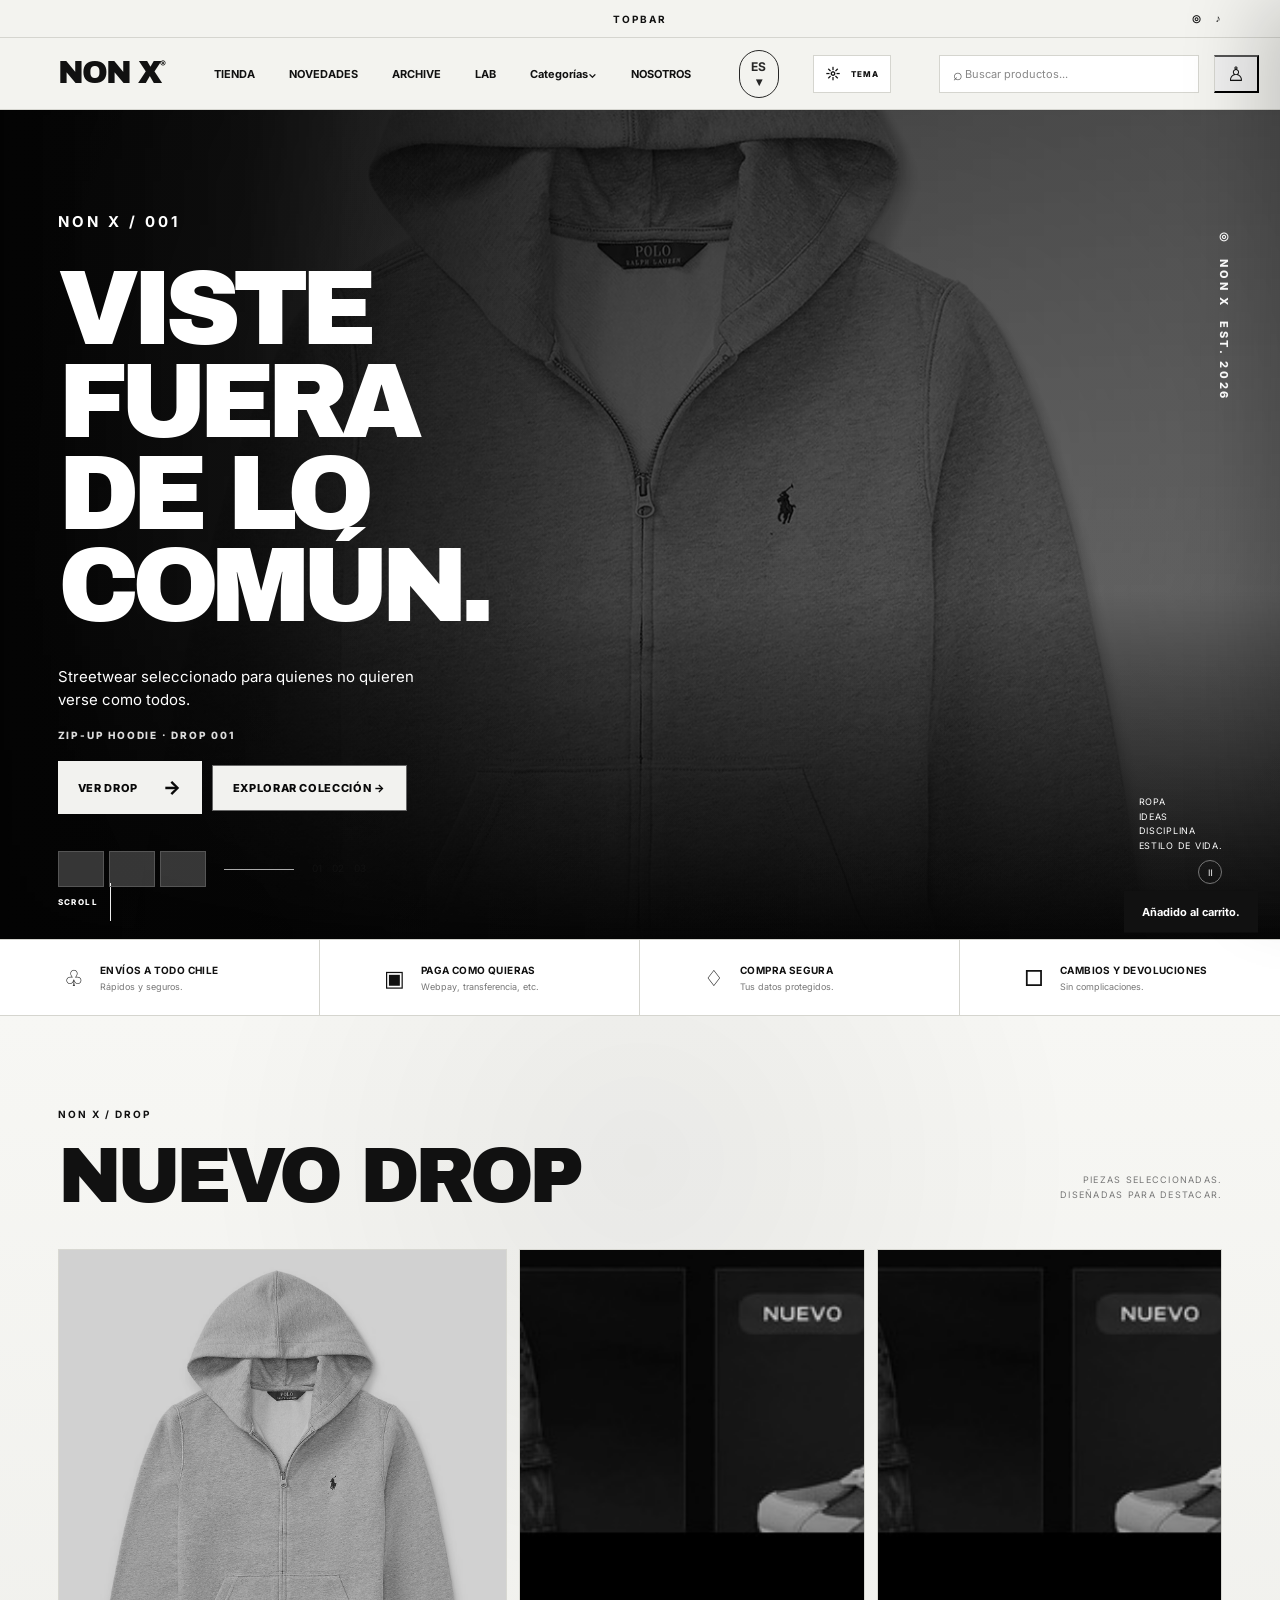
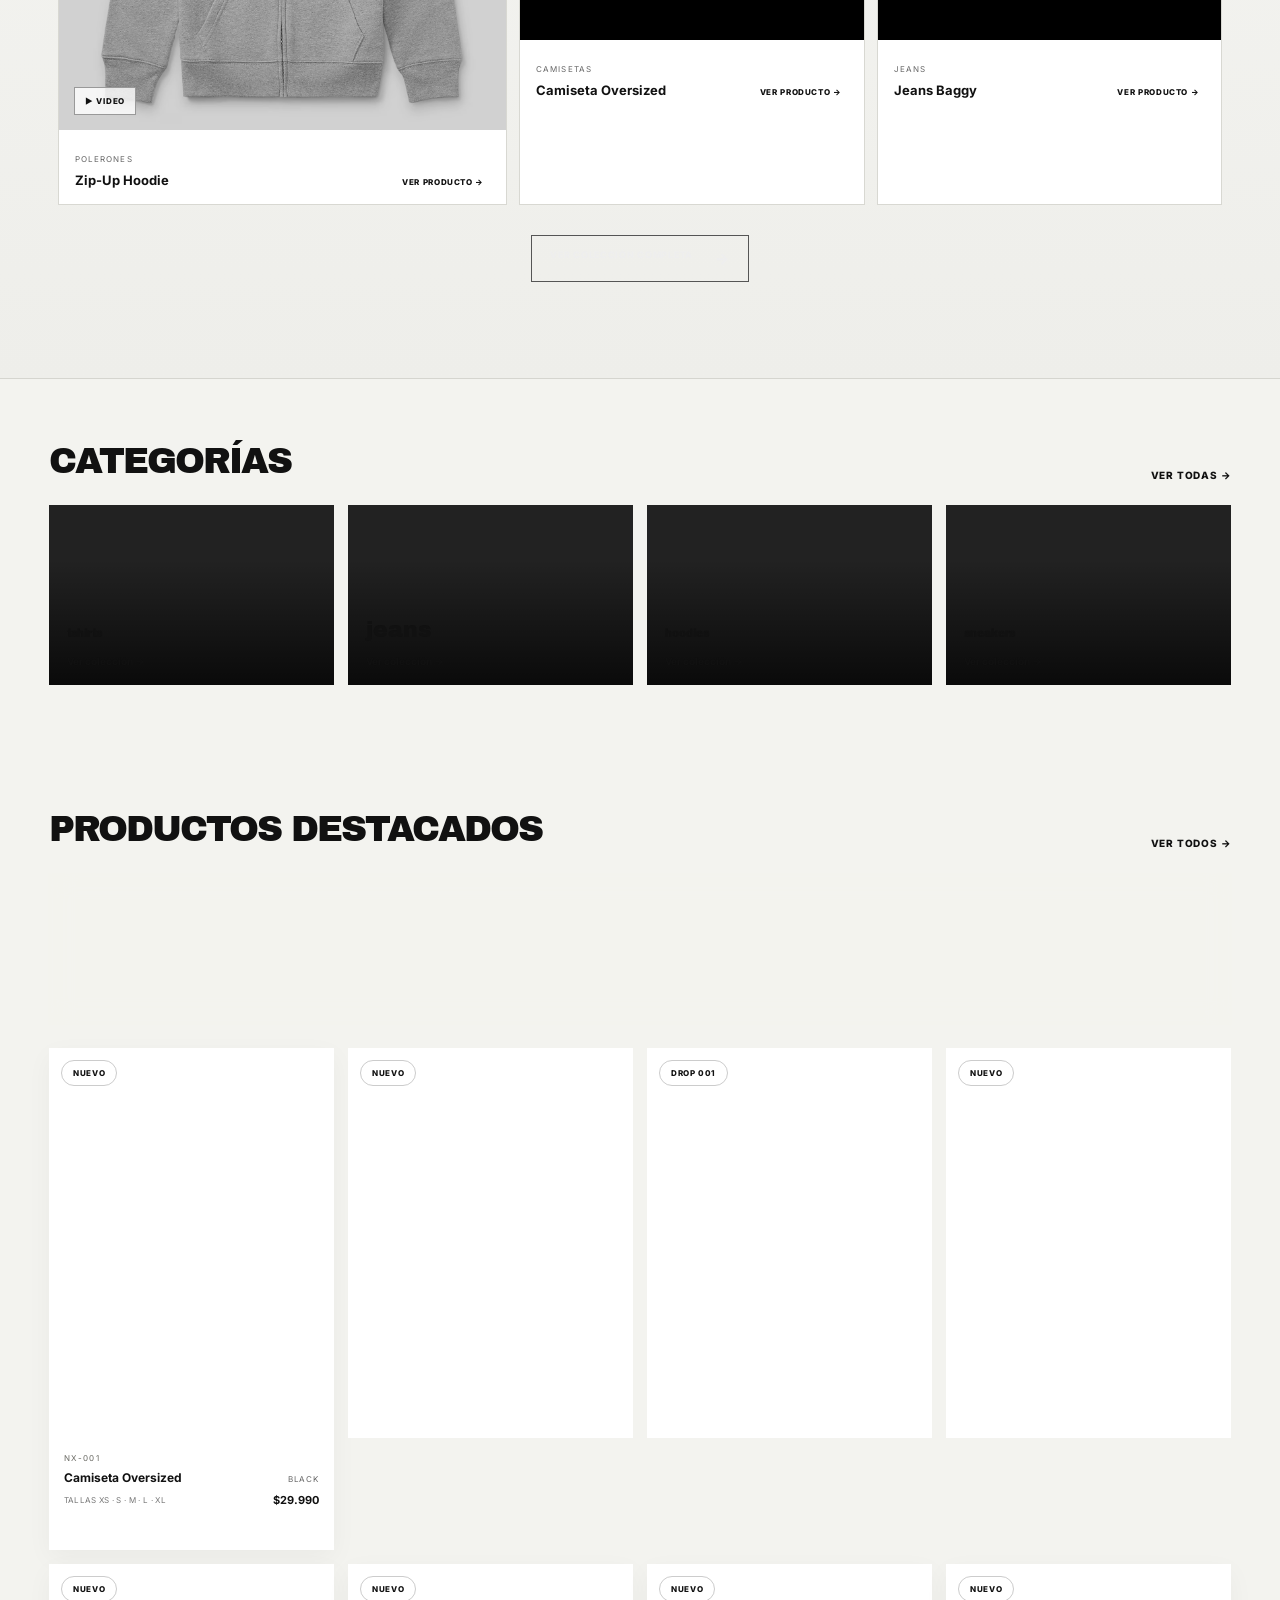
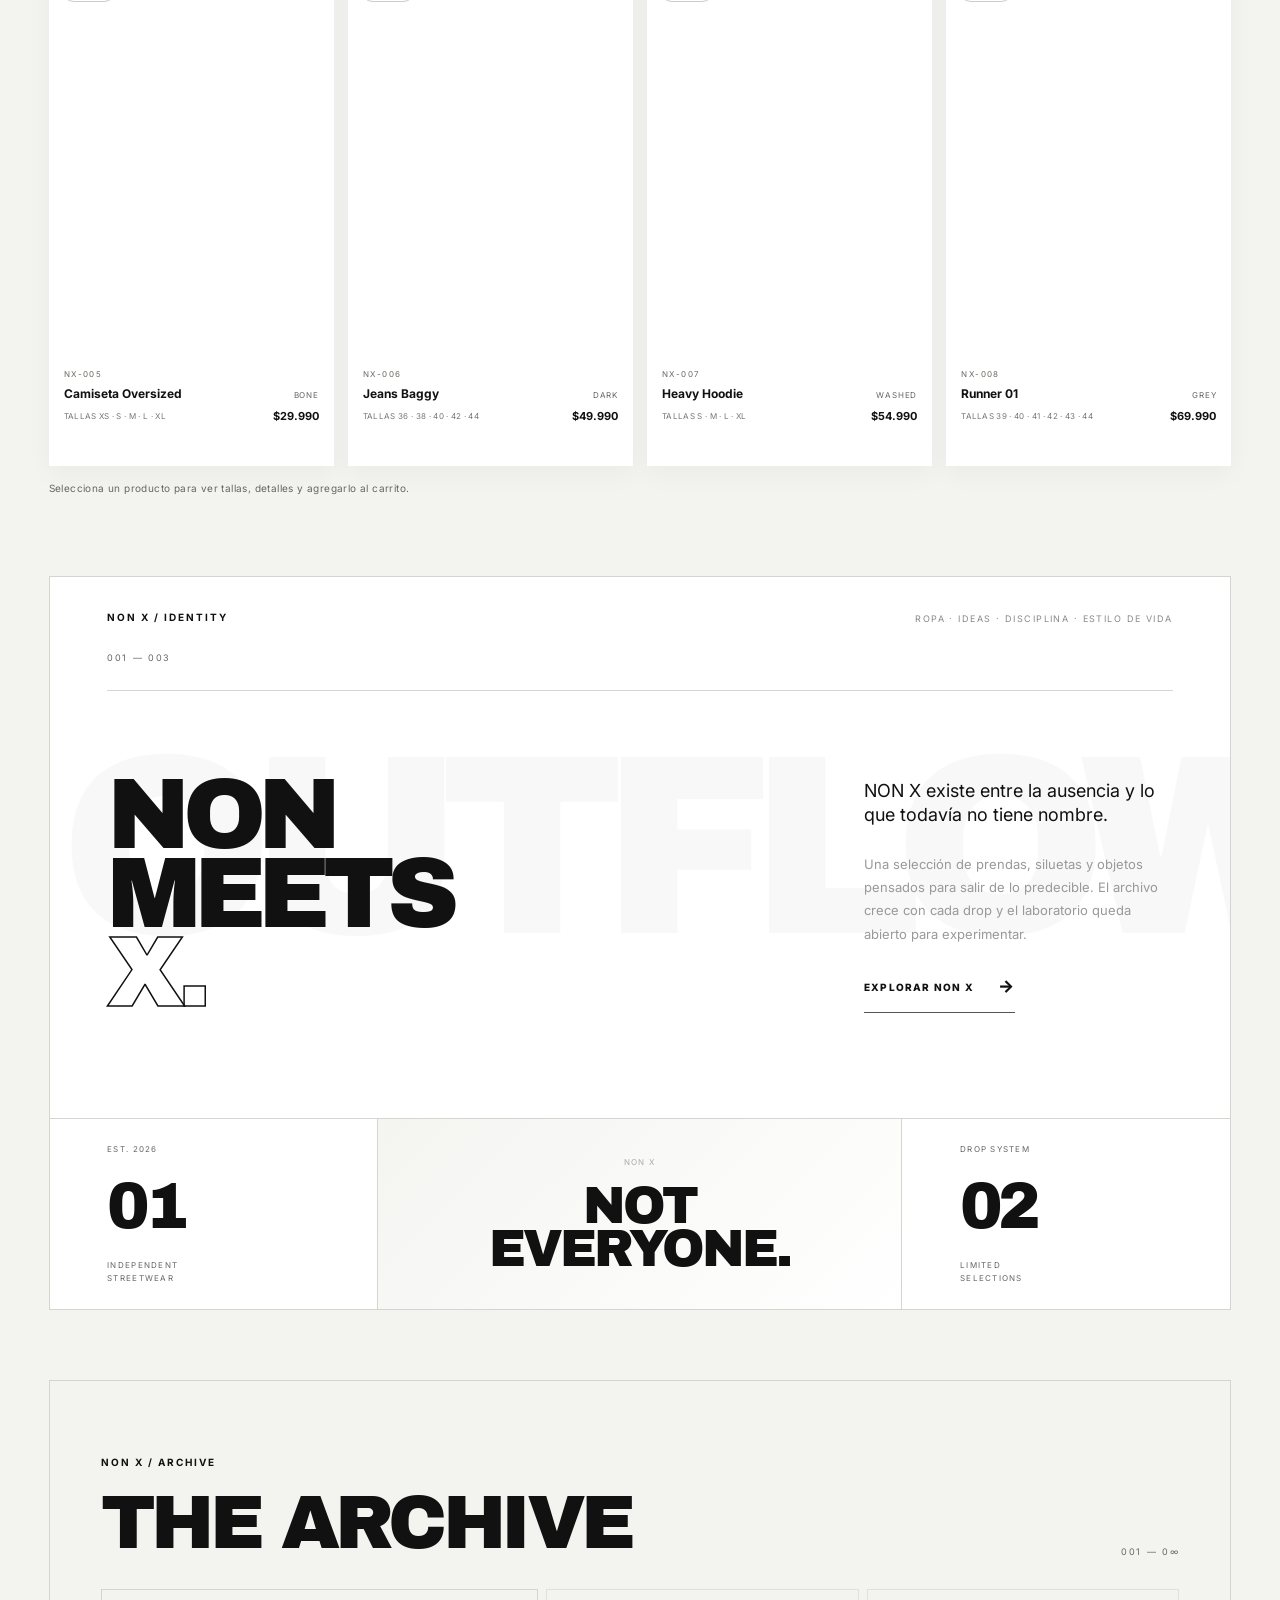
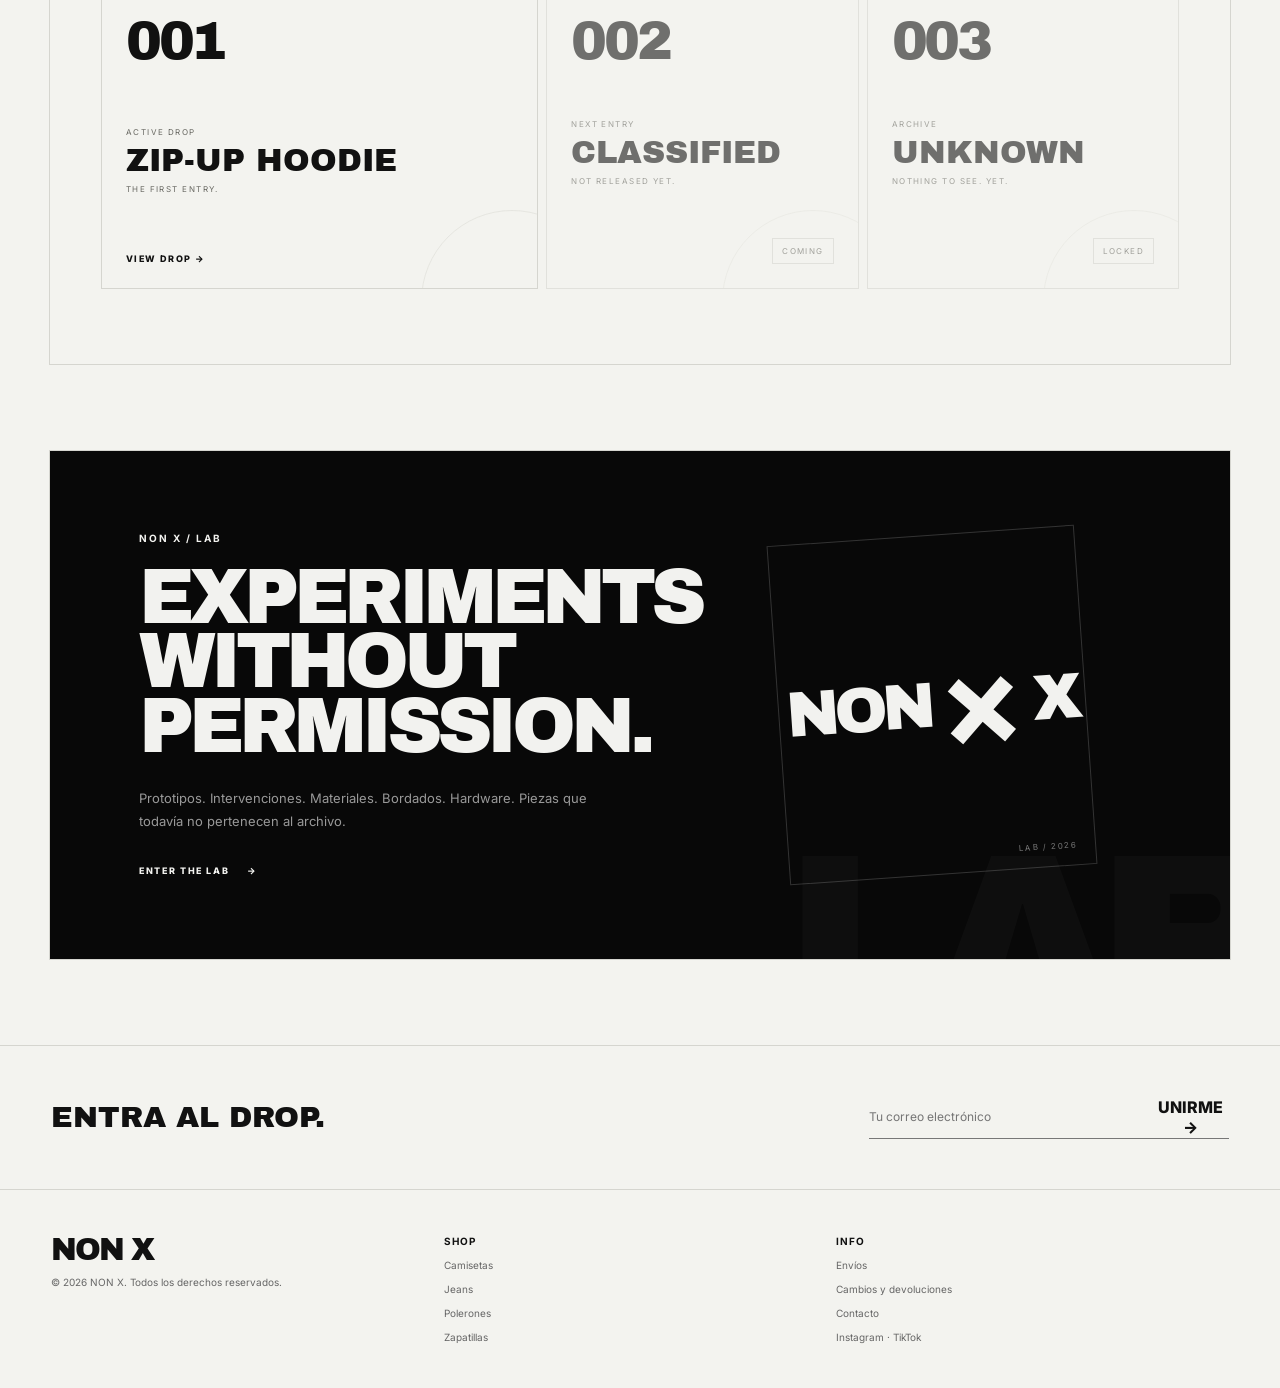
==== commit 34046a8a: "v16nonx" ====
--- a/index.html
+++ b/index.html
@@ -250,15 +250,21 @@
   <div class="product-modal-card" role="dialog" aria-modal="true" aria-labelledby="modalProductName">
     <button class="product-modal-close" id="closeProduct" type="button" aria-label="Cerrar">×</button>
     <div class="modal-product-gallery">
+      <div class="modal-gallery-head"><span id="modalProductCode">NX-001</span><span id="modalMediaLabel">01 / PRIMARY</span></div>
       <div class="modal-product-media" id="modalProductMedia"></div>
       <div class="modal-media-thumbs" id="modalMediaThumbs" aria-label="Galería del producto"></div>
     </div>
     <div class="modal-product-content">
+      <div class="modal-product-identity"><span id="modalProductCodeCopy">NON X / OBJECT</span><span id="modalProductDrop">DROP 001</span></div>
       <div class="modal-title-row"><div><span class="modal-category" id="modalCategory"></span><h2 id="modalProductName"></h2><p class="modal-variant" id="modalProductVariant"></p></div><button class="modal-favorite" id="modalFavorite" type="button" aria-label="Agregar a favoritos" aria-pressed="false">♡</button></div>
       <div class="modal-price-row"><strong class="modal-price" id="modalProductPrice"></strong><span class="modal-stock" id="modalStock">DISPONIBLE</span></div>
       <p class="modal-description" id="modalDescription"></p>
       <div class="modal-detail"><span>MATERIAL</span><strong id="modalMaterial">—</strong></div>
       <div class="modal-detail"><span>FIT</span><strong id="modalFit">—</strong></div>
+      <section class="modal-editorial-block">
+        <div><span>NON X / NOTE</span><strong>DOCUMENTED OBJECT</strong></div>
+        <p id="modalEditorialText">A documented piece within the NON X archive.</p>
+      </section>
       <div class="product-accordions" data-accordion-group>
         <div class="accordion-item is-open">
           <button class="accordion-trigger" type="button" aria-expanded="true">
--- a/css/main.css
+++ b/css/main.css
@@ -333,3 +333,23 @@
 .nonx-lab{margin:0 3.8vw 85px;min-height:510px;padding:65px 7vw;display:grid;grid-template-columns:1.15fr .85fr;gap:6vw;align-items:center;border:1px solid var(--line);background:#080808;color:#f2f2ef;overflow:hidden;position:relative}.nonx-lab:after{content:"LAB";position:absolute;right:-3%;bottom:-24%;font:250px "Archivo Black";letter-spacing:-.1em;color:#fff;opacity:.025;pointer-events:none}.lab-copy{position:relative;z-index:2}.lab-copy h2{font:clamp(42px,6vw,78px)/.84 "Archivo Black";letter-spacing:-.065em;margin:12px 0 28px}.lab-copy p:not(.eyebrow){max-width:470px;color:#999;font-size:13px;line-height:1.8}.lab-copy a{display:inline-flex;gap:18px;margin-top:18px;color:#f2f2ef;text-decoration:none;font-size:9px;font-weight:800;letter-spacing:.18em}.lab-mark{height:340px;border:1px solid #333;display:flex;align-items:center;justify-content:center;gap:10px;position:relative;transform:rotate(-4deg)}.lab-mark span{font:clamp(35px,5vw,65px) "Archivo Black";letter-spacing:-.08em}.lab-mark strong{font:clamp(70px,10vw,125px)/.8 "Archivo Black"}.lab-mark small{position:absolute;right:18px;bottom:15px;font-size:8px;letter-spacing:.2em;color:#777}.product-code{font-size:8px;letter-spacing:.18em;color:var(--muted);margin-bottom:7px}.product-name-row{align-items:baseline}
 @media(max-width:900px){.nonx-archive,.nonx-lab{margin-left:18px;margin-right:18px}.archive-grid{grid-template-columns:1fr 1fr}.archive-card:first-child{grid-column:1/-1}.nonx-lab{grid-template-columns:1fr;min-height:680px;padding:55px 7vw}.lab-mark{height:280px}}
 @media(max-width:600px){.nonx-section-head{margin-bottom:22px}.nonx-section-head h2{font-size:38px}.nonx-archive{padding:50px 18px;margin-bottom:55px}.archive-grid{grid-template-columns:1fr}.archive-card:first-child{grid-column:auto}.archive-card{min-height:245px}.nonx-lab{padding:48px 24px;margin-bottom:55px;min-height:670px}.lab-copy h2{font-size:48px}.lab-mark{height:250px}.product-code{font-size:7px}}
+
+/* V17 — NON X PRODUCT EXPERIENCE */
+.modal-gallery-head{display:flex;justify-content:space-between;align-items:center;padding:12px 14px;border-bottom:1px solid #292929;background:#0b0b0b;color:#666;font-size:8px;font-weight:800;letter-spacing:.12em}
+.modal-gallery-head span:last-child{color:#aaa}
+.media-thumb{height:82px;display:flex;align-items:stretch;position:relative}
+.media-thumb img,.media-thumb .thumb-video{height:100%;width:100%;object-fit:cover}
+.media-thumb-label{position:absolute;left:0;right:0;bottom:0;padding:7px 5px 5px;background:linear-gradient(transparent,rgba(0,0,0,.82));color:#eee;font-size:6px;font-weight:800;letter-spacing:.08em;text-align:left;white-space:nowrap;overflow:hidden;text-overflow:ellipsis}
+.media-thumb.selected .media-thumb-label{color:#fff}
+.modal-product-identity{display:flex;justify-content:space-between;gap:15px;color:#666;font-size:8px;font-weight:800;letter-spacing:.12em;border-bottom:1px solid #292929;padding-bottom:12px;margin-bottom:13px}
+.modal-product-identity span:last-child{color:#999}
+.modal-editorial-block{margin-top:25px;padding:17px 0;border-top:1px solid #292929;border-bottom:1px solid #292929}
+.modal-editorial-block>div{display:flex;justify-content:space-between;gap:15px;align-items:center}
+.modal-editorial-block span{font-size:8px;color:#666;font-weight:800;letter-spacing:.12em}
+.modal-editorial-block strong{font-size:8px;color:#999;letter-spacing:.08em}
+.modal-editorial-block p{margin:10px 0 0;color:#777;font-size:10px;line-height:1.65;max-width:430px}
+:root[data-theme="light"] .modal-gallery-head{background:#f6f6f3;border-color:#d5d5cf;color:#777}
+:root[data-theme="light"] .modal-gallery-head span:last-child,:root[data-theme="light"] .modal-product-identity span:last-child{color:#444}
+:root[data-theme="light"] .modal-product-identity,:root[data-theme="light"] .modal-editorial-block{border-color:#d5d5cf}
+:root[data-theme="light"] .modal-editorial-block p{color:#666}
+@media(max-width:700px){.modal-gallery-head{padding:10px 12px}.media-thumb{height:74px}.modal-product-identity{margin-bottom:11px}.modal-editorial-block{margin-top:20px}}
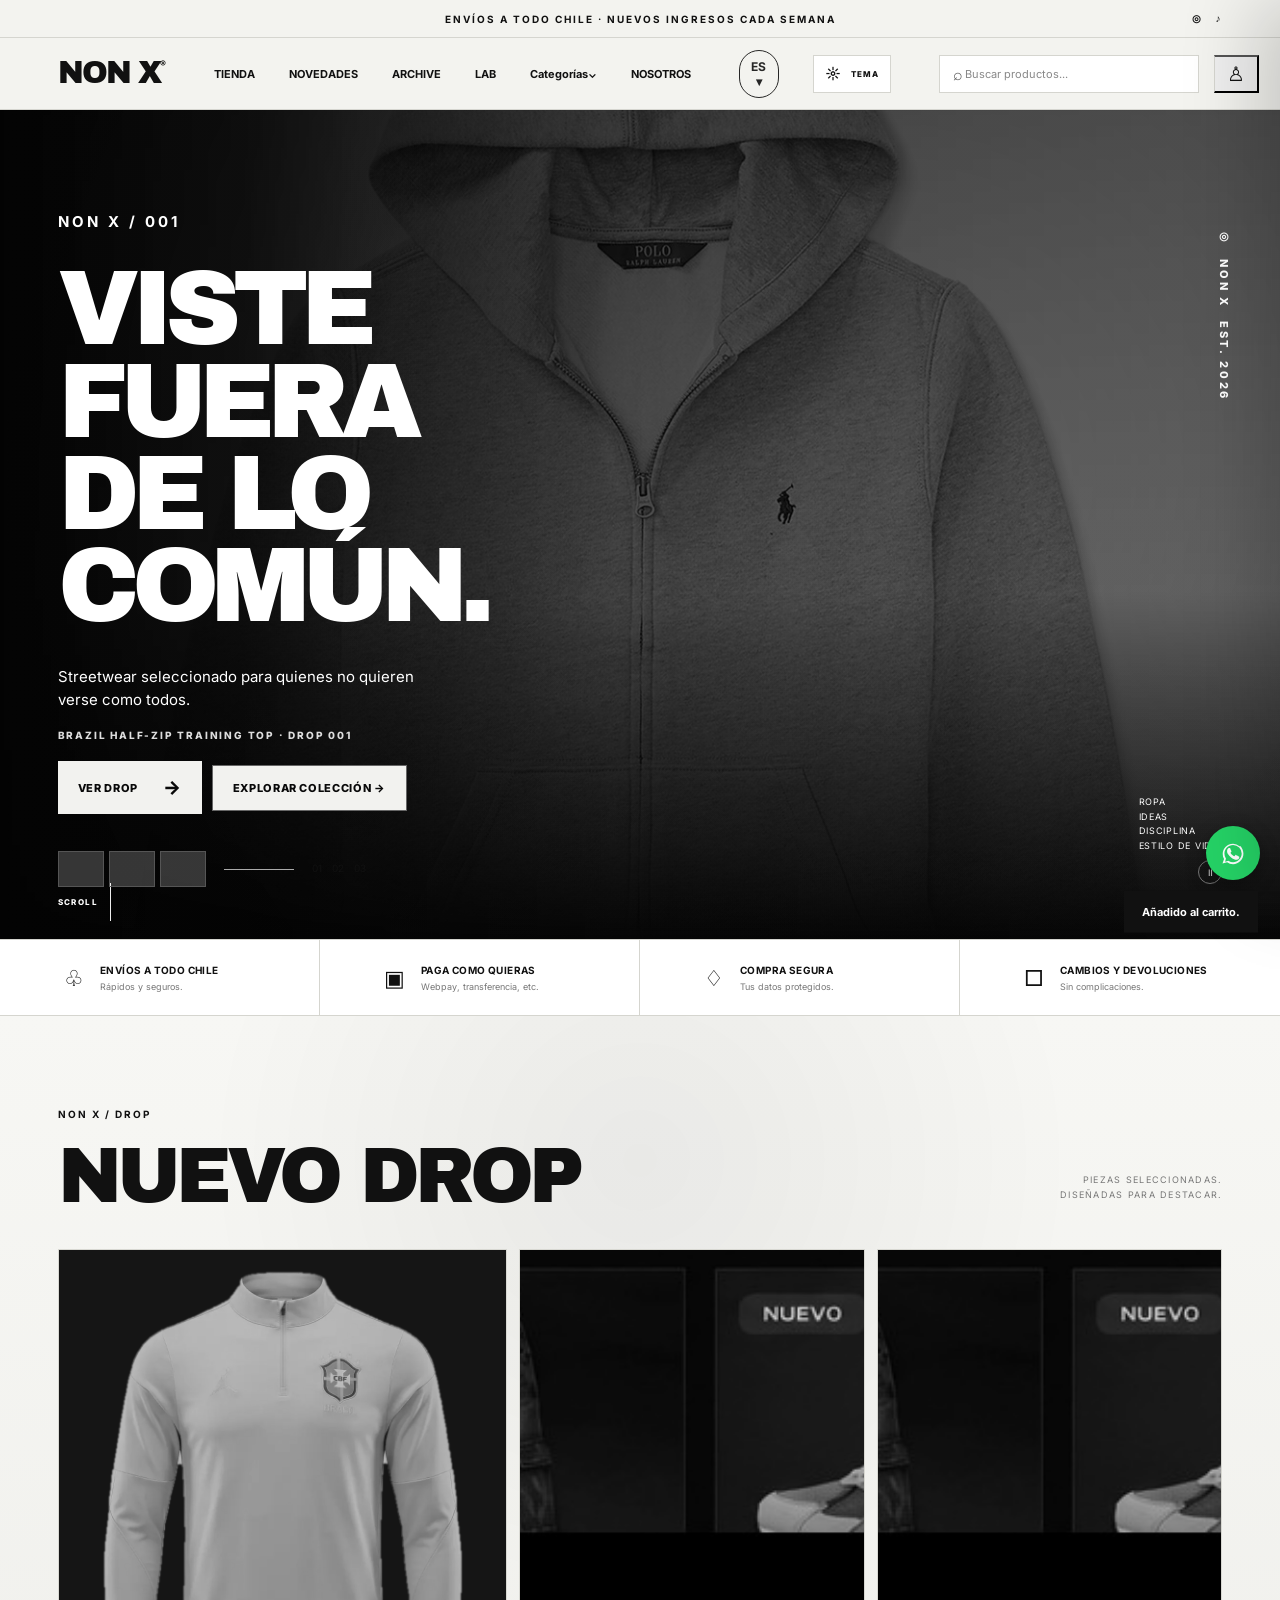
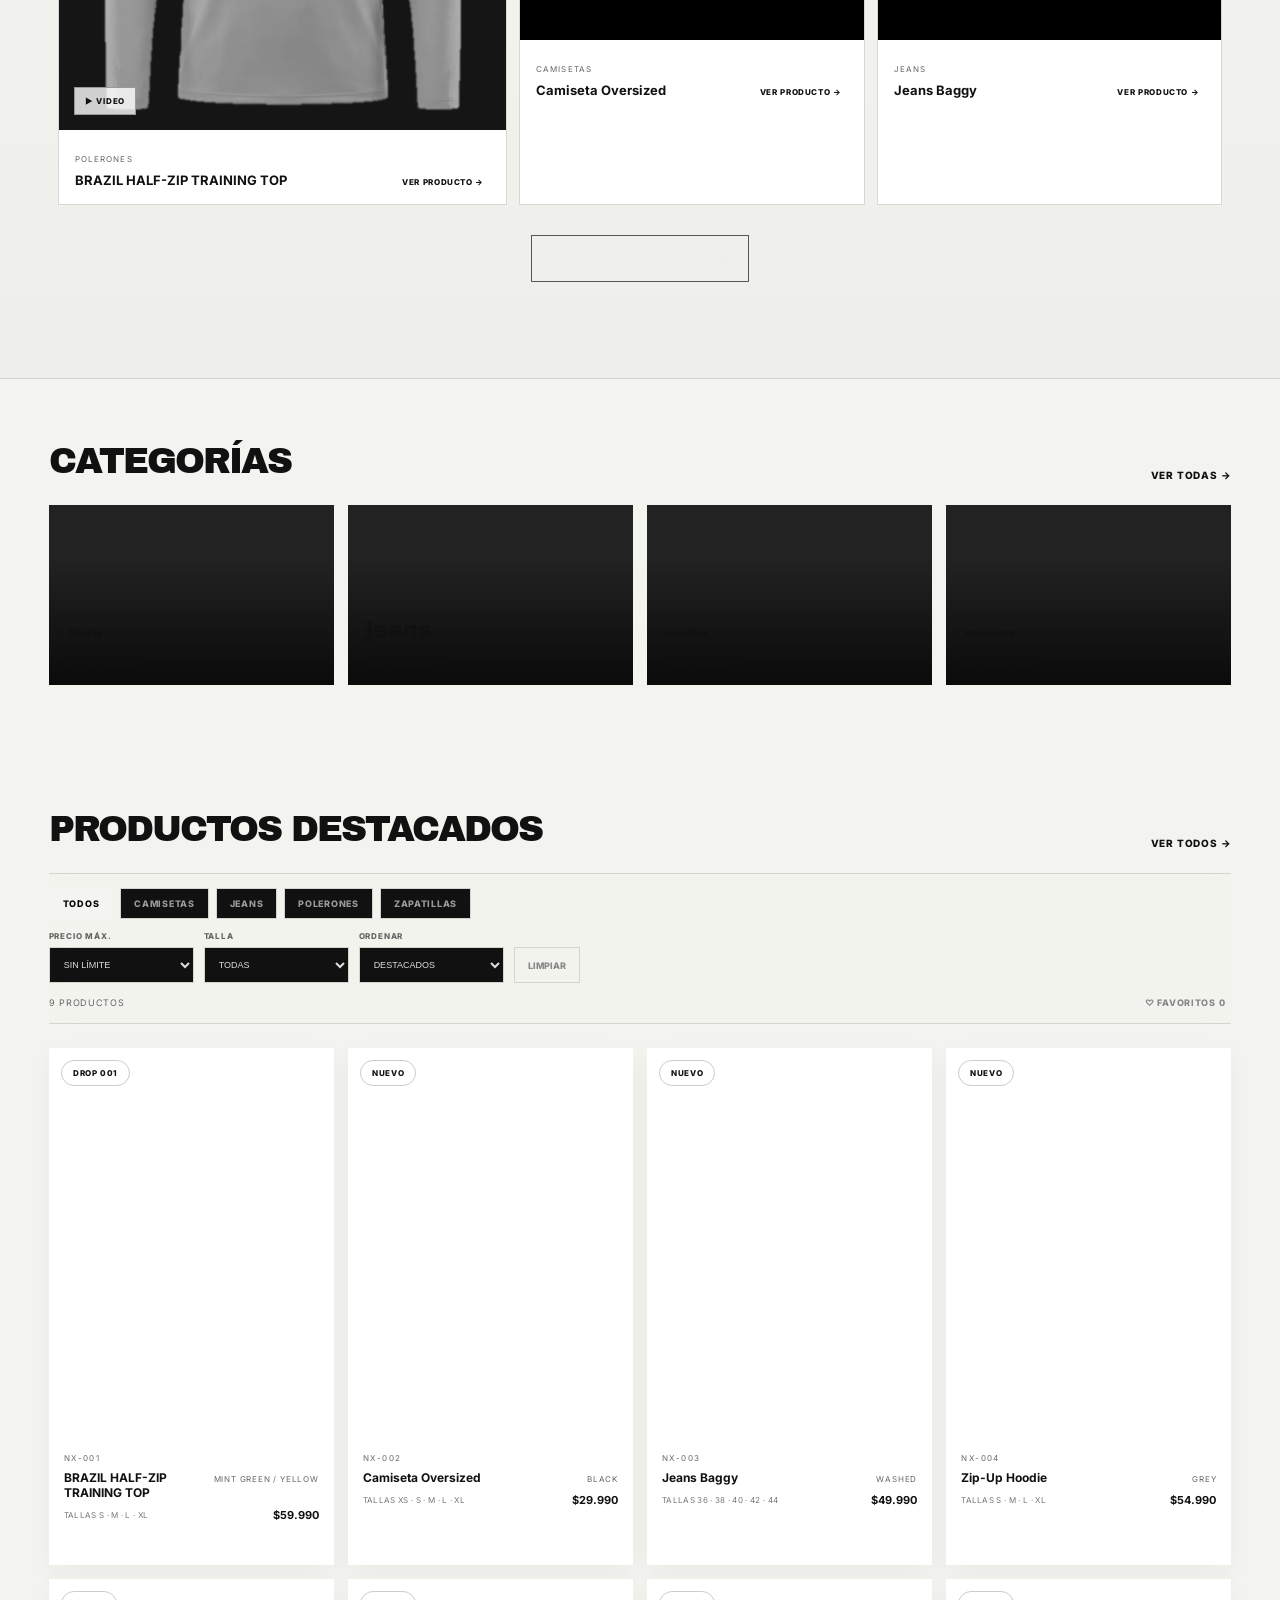
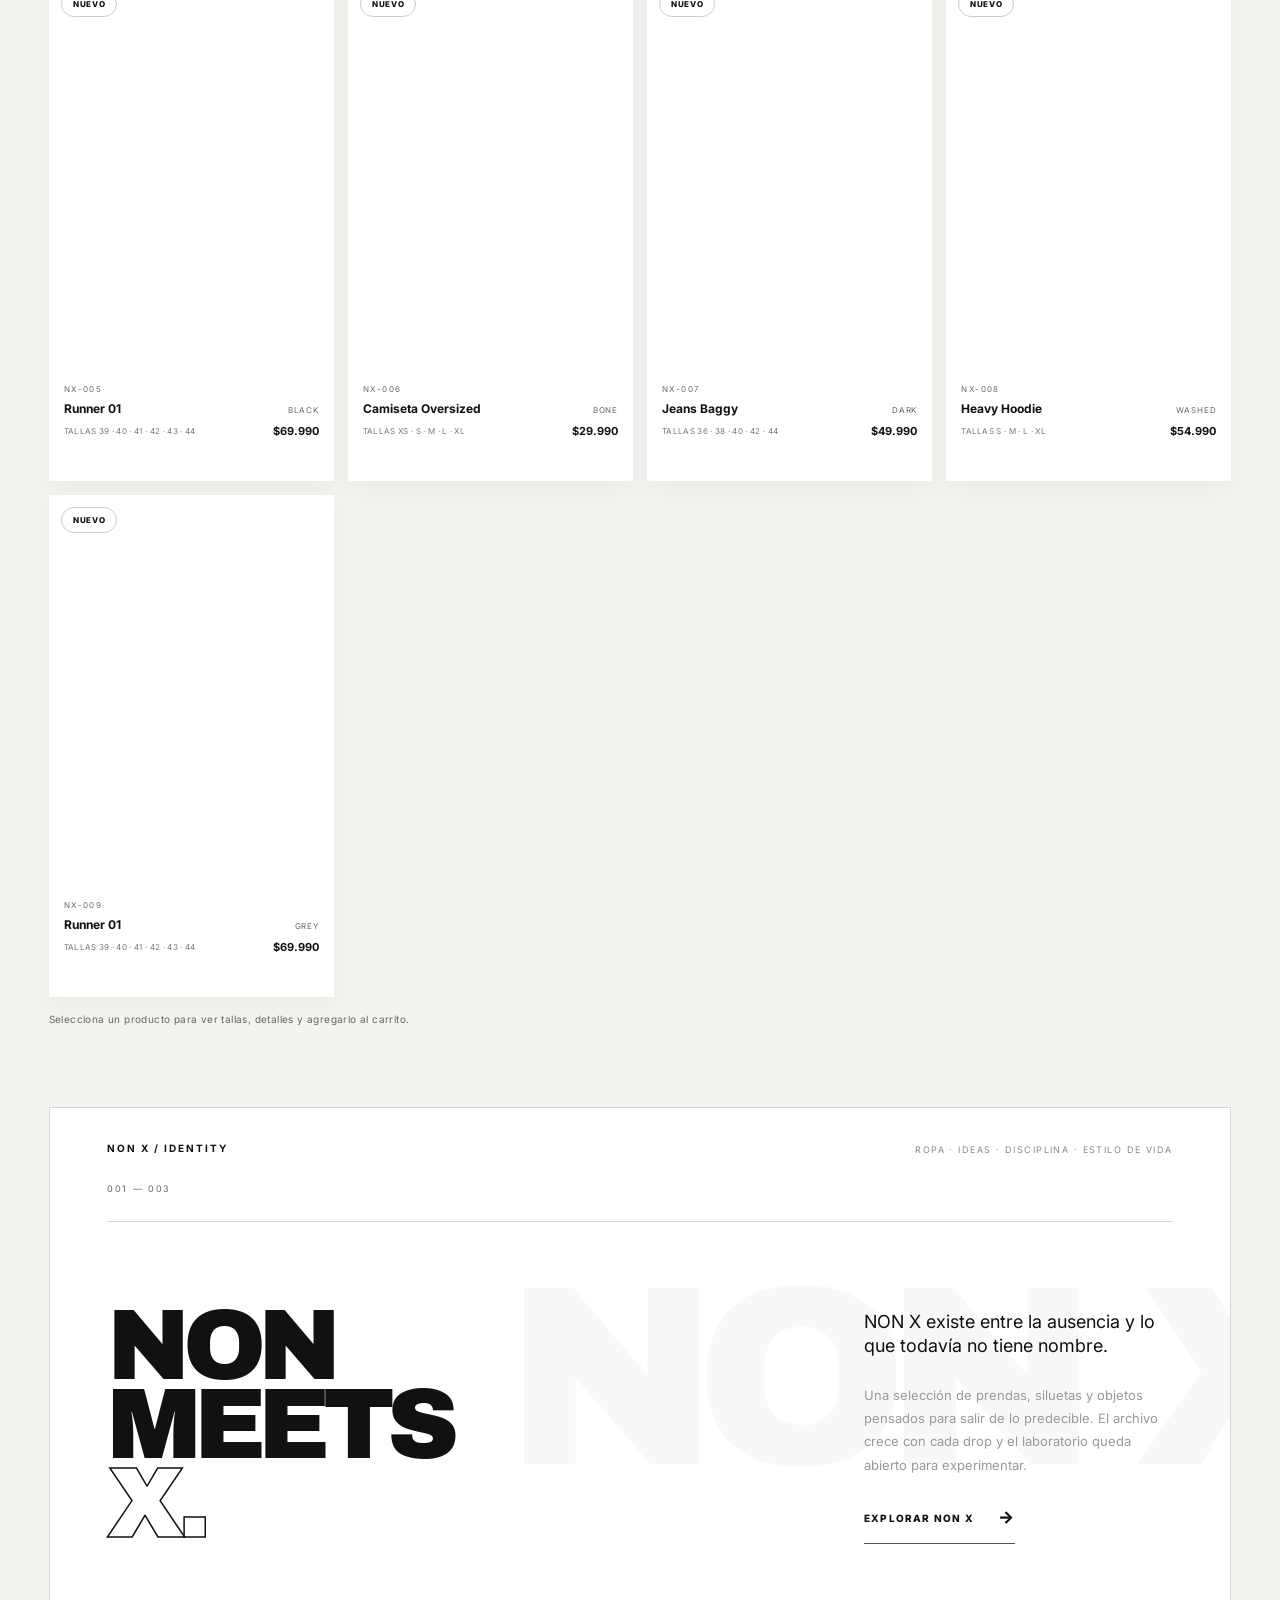
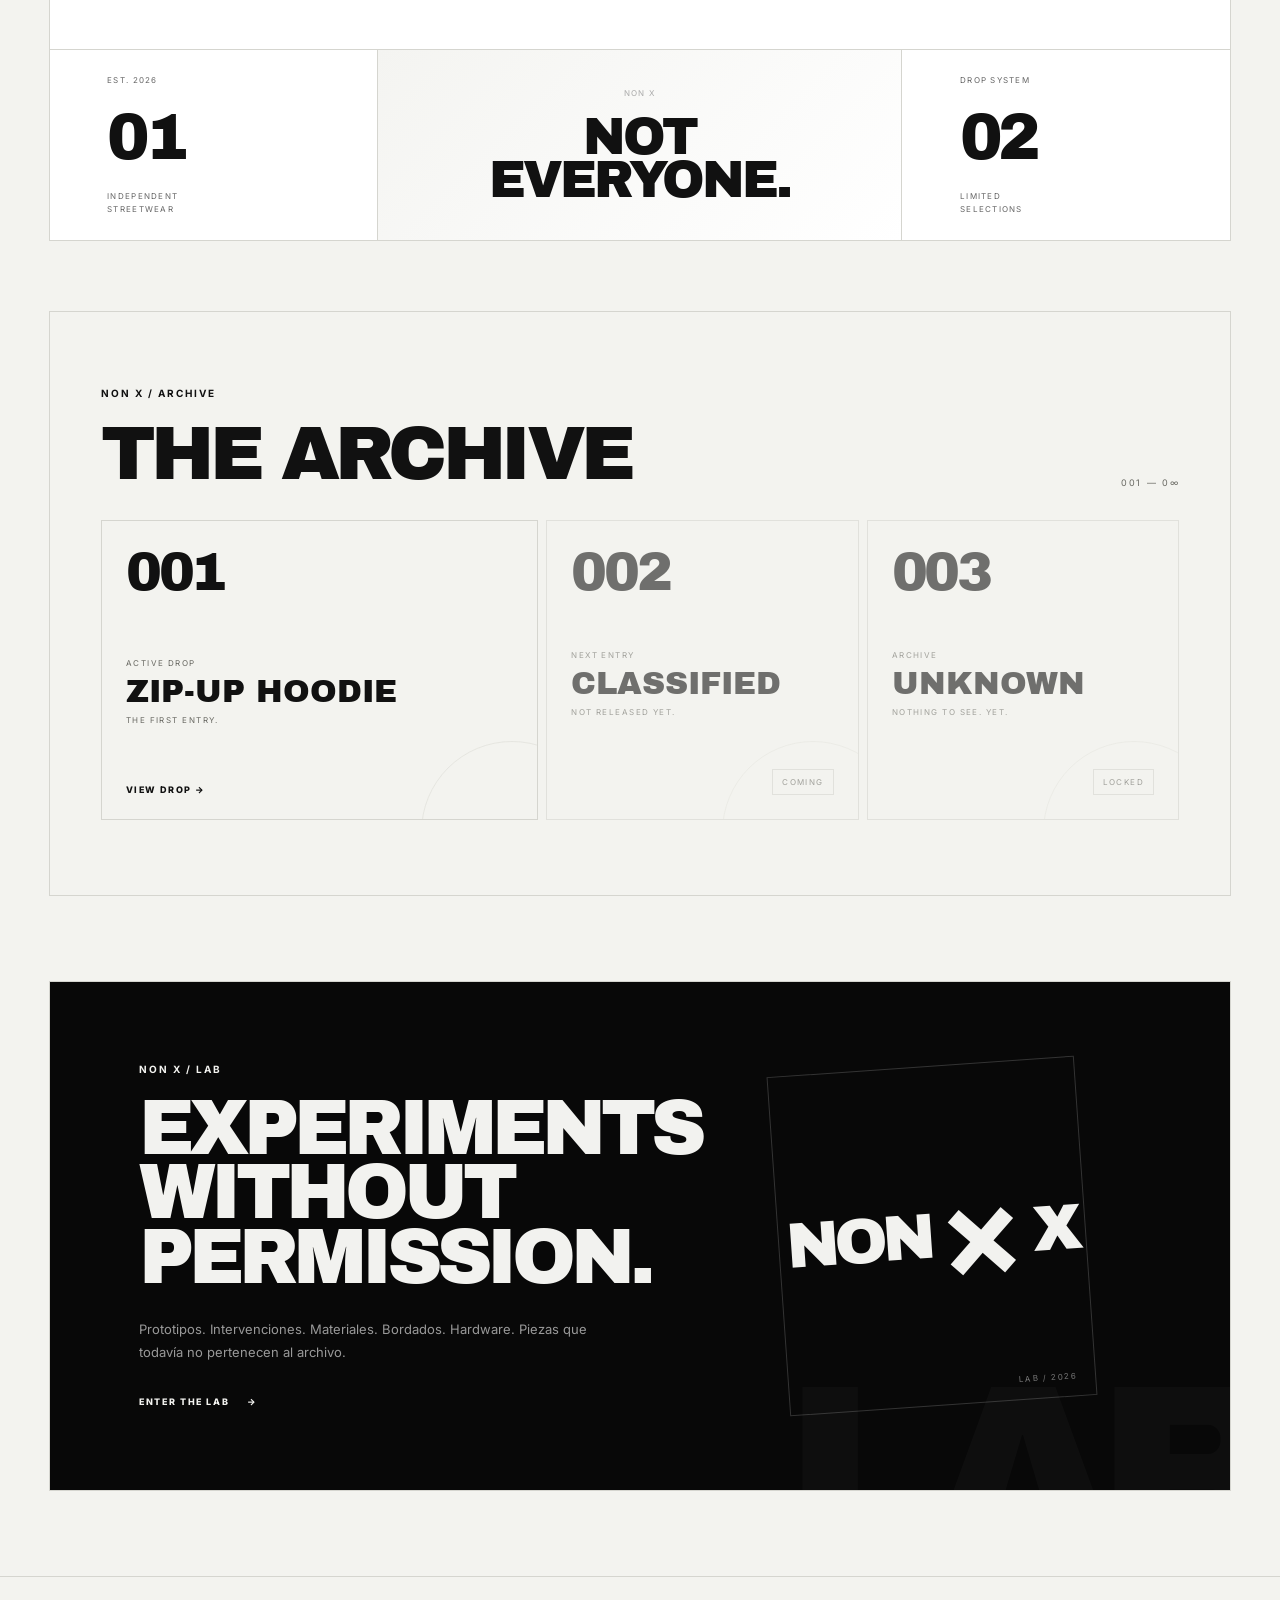
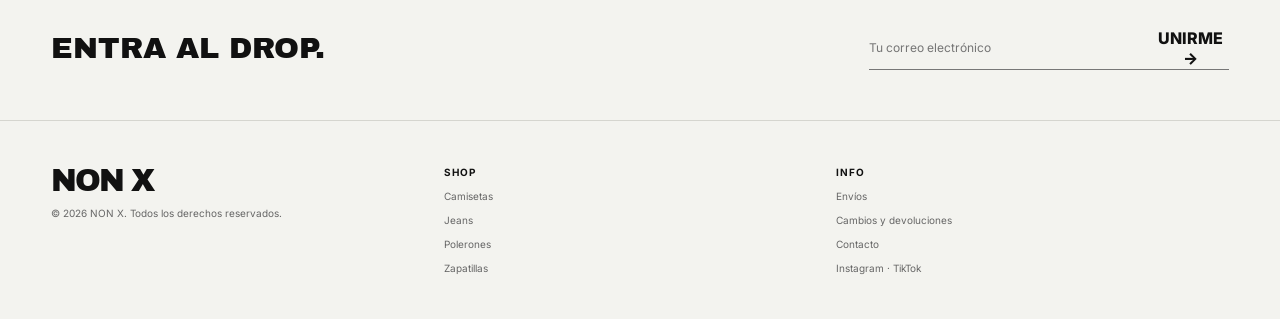
==== commit 2154784d: "V20" ====
--- a/index.html
+++ b/index.html
@@ -1,20 +1,21 @@
 <!--
-NON X V7 — ARQUITECTURA
+NON X V21 — ARQUITECTURA
 - index.html = estructura de la página.
 - css/main.css = estilos y responsive.
 - js/app.js = comportamiento general, carrito y animaciones.
-- js/language.js = selector de idioma.
-- data/products.json = catálogo preparado para separar datos.
-- data/translations.json = textos preparados para traducciones.
+- js/language.js = selector de idioma (única fuente de traducciones ES/EN/PT).
+- js/products.js = carga del catálogo + helper escapeHtml().
+- js/cart.js = carrito de compra.
+- js/product-page.js = ficha de producto, filtros de catálogo y cross-sell.
+- data/products.json = catálogo (fuente real, vía fetch).
 - assets/images = imágenes del sitio.
-- pages = páginas adicionales futuras.
-- Shopify = integración futura, separada de la presentación.
+- Pasarela de pago = integración futura, separada de la presentación (ver botón "checkout").
 -->
 <!--
 ╔══════════════════════════════════════════════════════════════╗
 ║                    NON X — GUÍA DEL CÓDIGO               ║
 ╠══════════════════════════════════════════════════════════════╣
-║ ESTE ARCHIVO ES LA V7 VISUAL DE LA TIENDA.               ║
+║ ESTE ARCHIVO ES LA V21 VISUAL DE LA TIENDA.               ║
 ║                                                              ║
 ║ ATAJOS PARA ENCONTRAR COSAS (Ctrl + F):                     ║
 ║  [FUENTES Y COLORES]      → tipografías + paleta            ║
@@ -37,8 +38,9 @@
 ║ products.jpg manteniendo el mismo nombre de archivo.        ║
 ║ CAMBIAR COLORES: ve a [FUENTES Y COLORES].                  ║
 ║                                                              ║
-║ ⚠️ Esta V7 sigue siendo un frontend/prototipo.              ║
-║ El checkout real todavía debe conectarse a Shopify.         ║
+║ ⚠️ Este front-end sigue sin pasarela de pago real.           ║
+║ El botón "checkout" solo muestra un aviso hasta que se       ║
+║ conecte a Shopify/Webpay/Transbank o a un backend propio.    ║
 ╚══════════════════════════════════════════════════════════════╝
 -->
 <!doctype html>
@@ -51,17 +53,50 @@
 <meta name="theme-color" content="#080808" id="themeColor">
 <meta name="color-scheme" content="dark light">
 <meta name="robots" content="index,follow">
+<!-- TODO: reemplaza esta URL por el dominio real antes de publicar -->
+<link rel="canonical" href="https://nonx.cl/">
 <meta property="og:type" content="website">
 <meta property="og:title" content="NON X — Streetwear">
 <meta property="og:description" content="NON X — streetwear, jeans, camisetas, polerones y zapatillas.">
 <meta property="og:site_name" content="NON X">
+<meta property="og:url" content="https://nonx.cl/">
+<meta property="og:image" content="https://nonx.cl/assets/images/hero.jpg">
+<meta property="og:image:width" content="1200">
+<meta property="og:image:height" content="630">
 <meta name="twitter:card" content="summary_large_image">
 <meta name="twitter:title" content="NON X — Streetwear">
 <meta name="twitter:description" content="NON X — streetwear, jeans, camisetas, polerones y zapatillas.">
+<meta name="twitter:image" content="https://nonx.cl/assets/images/hero.jpg">
 <link rel="preconnect" href="https://fonts.googleapis.com">
 <link rel="preconnect" href="https://fonts.gstatic.com" crossorigin>
 <link rel="stylesheet" href="https://fonts.googleapis.com/css2?family=Archivo+Black&family=Inter:wght@400;500;600;700;800&display=swap">
 <link rel="icon" href="assets/icons/favicon.svg" type="image/svg+xml">
+<link rel="apple-touch-icon" href="assets/icons/apple-touch-icon.png">
+<link rel="manifest" href="manifest.json">
+
+<!-- ================================================================
+     ANALÍTICA — descomenta y reemplaza los IDs cuando tengas las
+     cuentas creadas. Se dejan comentados a propósito: un ID de
+     ejemplo activo enviaría datos basura a una cuenta que no existe.
+     ================================================================ -->
+<!--
+<script async src="https://www.googletagmanager.com/gtag/js?id=G-XXXXXXXXXX"></script>
+<script>
+  window.dataLayer = window.dataLayer || [];
+  function gtag(){dataLayer.push(arguments);}
+  gtag('js', new Date());
+  gtag('config', 'G-XXXXXXXXXX'); // GA4 — reemplaza por tu Measurement ID
+</script>
+<script>
+  !function(f,b,e,v,n,t,s){if(f.fbq)return;n=f.fbq=function(){n.callMethod?
+  n.callMethod.apply(n,arguments):n.queue.push(arguments)};if(!f._fbq)f._fbq=n;
+  n.push=n;n.loaded=!0;n.version='2.0';n.queue=[];t=b.createElement(e);t.async=!0;
+  t.src=v;s=b.getElementsByTagName(e)[0];s.parentNode.insertBefore(t,s)}(window,
+  document,'script','https://connect.facebook.net/en_US/fbevents.js');
+  fbq('init', 'TU_META_PIXEL_ID'); // Meta Pixel — reemplaza por tu Pixel ID
+  fbq('track', 'PageView');
+</script>
+-->
 
 <script>
   (()=>{try{const t=localStorage.getItem('nonx-theme') || localStorage.getItem('outflow-theme');const system=matchMedia('(prefers-color-scheme: light)').matches?'light':'dark';document.documentElement.dataset.theme=t||system}catch(e){document.documentElement.dataset.theme='dark'}})();
@@ -302,6 +337,7 @@
         </div>
         <button class="modal-add" id="modalAdd" type="button" disabled data-i18n="add_to_cart">AGREGAR AL CARRITO →</button>
       </div>
+      <div class="modal-related" id="modalRelated" hidden></div>
     </div>
   </div>
 </div>
@@ -316,9 +352,10 @@
 </aside>
 <div class="toast" id="toast">Añadido al carrito.</div>
 
-
-
-
+<!-- TODO: reemplaza 56900000000 por el número real de WhatsApp Business de NON X (formato: código país + número, sin +, sin espacios) -->
+<a class="whatsapp-float" href="https://wa.me/56900000000?text=Hola%2C%20tengo%20una%20consulta%20sobre%20NON%20X" target="_blank" rel="noopener" aria-label="Escribir por WhatsApp">
+  <svg viewBox="0 0 24 24" aria-hidden="true"><path d="M17.6 6.32A8.86 8.86 0 0 0 12.05 4c-4.9 0-8.87 3.97-8.87 8.87 0 1.56.4 3.02 1.14 4.31L3 21l3.94-1.03a8.83 8.83 0 0 0 5.11 1.62h.01c4.9 0 8.87-3.97 8.87-8.87 0-2.37-.93-4.6-2.33-6.4zM12.06 19.9h-.01a7.36 7.36 0 0 1-3.76-1.03l-.27-.16-2.79.73.75-2.72-.18-.28a7.34 7.34 0 0 1-1.13-3.93c0-4.06 3.31-7.37 7.4-7.37a7.35 7.35 0 0 1 7.37 7.38c0 4.06-3.31 7.38-7.38 7.38zm4.04-5.53c-.22-.11-1.3-.64-1.5-.71-.2-.07-.35-.11-.5.11-.15.22-.57.71-.7.86-.13.15-.26.16-.48.05-.22-.11-.93-.34-1.77-1.1-.65-.58-1.09-1.3-1.22-1.52-.13-.22-.01-.34.11-.45.11-.11.25-.29.37-.43.12-.15.16-.25.24-.42.08-.16.04-.3-.03-.42-.07-.11-.62-1.5-.86-2.06-.23-.55-.46-.47-.63-.48-.16-.01-.35-.01-.54-.01-.18 0-.48.07-.73.34-.25.27-.96.94-.96 2.28 0 1.35.98 2.65 1.12 2.83.13.18 1.83 2.79 4.43 3.8 2.6 1.02 2.6.68 3.06.64.47-.04 1.5-.61 1.71-1.2.21-.59.21-1.09.15-1.2-.07-.11-.24-.16-.48-.27z"/></svg>
+</a>
 
 <script src="js/language.js" defer></script>
 <script src="js/products.js" defer></script>
--- a/css/main.css
+++ b/css/main.css
@@ -1,12 +1,13 @@
-/* OUTFLOW V11 — ESTILOS PRINCIPALES
+/* NON X V21 — ESTILOS PRINCIPALES
    El diseño visual vive aquí, separado del HTML. */
 
 /* ==========================================================
    [FUENTES Y COLORES]
    Paleta, tipografías y variables globales.
    --bg = fondo | --text = texto | --muted = texto secundario
+   NOTA: Google Fonts se carga solo via <link> en el <head> de index.html.
+   No agregar aquí un @import duplicado — dobla la latencia de carga de fuentes.
    ========================================================== */
-@import url('https://fonts.googleapis.com/css2?family=Archivo+Black&family=Inter:wght@400;500;600;700;800&display=swap');
 :root{color-scheme:dark;--bg:#080808;--card:#121212;--text:#f4f4f2;--muted:#9c9c99;--line:#292929;--white:#fff;--header-bg:rgba(8,8,8,.88);--panel:#101010;--input:#151515}
 *{box-sizing:border-box}html{scroll-behavior:smooth}body{margin:0;background:var(--bg);color:var(--text);font-family:Inter,Arial,sans-serif}a{color:inherit;text-decoration:none}button,input{font:inherit}
 /* [HEADER / TOPBAR] — aviso superior y redes */
@@ -30,7 +31,6 @@
 /* [PRODUCTOS] — grilla de productos */
 .product-grid{display:grid;grid-template-columns:repeat(4,1fr);gap:14px}.product{background:var(--card);position:relative;cursor:pointer}.product-photo{height:390px;background-size:cover;background-position:center;position:relative;overflow:hidden}.product:nth-child(1) .product-photo{background-position:0 50%}.product:nth-child(2) .product-photo{background-position:33.33% 50%}.product:nth-child(3) .product-photo{background-position:66.66% 50%}.product:nth-child(4) .product-photo{background-position:100% 50%}.tag{position:absolute;top:12px;left:12px;background:#202020;border:1px solid #444;border-radius:20px;padding:7px 11px;font-size:8px;font-weight:800;letter-spacing:.08em}.heart{position:absolute;top:12px;right:12px;font-size:19px}.product-info{padding:14px 15px 17px}.product-name{font-size:12px;font-weight:700}.product-meta{display:flex;justify-content:space-between;margin-top:8px;font-size:11px;color:#aaa}.price{color:#fff;font-weight:700}
 /* [MANIFIESTO] — filosofía / identidad de marca */
-.manifesto{margin:20px 3.8vw 70px;padding:90px 7vw;border:1px solid var(--line);background:linear-gradient(110deg,#101010,#080808);display:grid;grid-template-columns:1.2fr .8fr;gap:10vw;align-items:end}.manifesto h2{font:clamp(40px,6vw,80px)/.86 "Archivo Black";letter-spacing:-.07em;margin:0}.manifesto p{color:#999;font-size:13px;line-height:1.8;margin:0}
 /* [NEWSLETTER] — captura de correos */
 .newsletter{border-top:1px solid var(--line);border-bottom:1px solid var(--line);padding:50px 4vw;display:flex;justify-content:space-between;align-items:center;gap:30px}.newsletter h2{font:30px "Archivo Black";margin:0}.form{display:flex;border-bottom:1px solid #777;width:360px}.form input{background:none;border:0;outline:0;color:#fff;padding:12px 0;width:100%;font-size:12px}.form button{background:none;border:0;color:#fff;font-weight:800;cursor:pointer}
 /* [FOOTER] — pie de página */
@@ -41,10 +41,10 @@
 @keyframes cartRowIn{from{opacity:0;transform:translateX(12px)}to{opacity:1;transform:none}}
 .cart-pulse{animation:cartPulse .45s ease}
 @keyframes cartPulse{50%{transform:scale(1.12)}}
-@media(max-width:900px){.header{gap:18px}.nav{display:none}.search{width:190px}.benefits{grid-template-columns:repeat(2,1fr)}.benefit{border-bottom:1px solid var(--line)}.categories,.product-grid{grid-template-columns:repeat(2,1fr)}.product-photo{height:300px}.manifesto{grid-template-columns:1fr;gap:35px}}
-@media(max-width:600px){.topbar .social{display:none}.header{height:62px;padding:0 18px}.logo{font-size:25px}.header-right{gap:5px}.search{display:none}.hero{min-height:700px}.hero-video{object-position:58% center}.hero-copy{padding:85px 22px 70px}.hero-actions{flex-wrap:wrap}.hero-product-label{margin-top:-8px}.hero-scroll,.hero-video-status{display:none}.hero h1{font-size:58px}.hero-side{display:none}.benefits{grid-template-columns:1fr}.benefit{border-right:0}.section{padding:48px 18px}.section-title h2{font-size:28px}.categories,.product-grid{grid-template-columns:1fr 1fr;gap:8px}.cat{height:145px}.cat-info h3{font-size:18px}.product-photo{height:240px}.product-info{padding:10px}.manifesto{margin:10px 18px 45px;padding:60px 25px}.newsletter{display:block;padding:45px 18px}.form{width:100%;margin-top:25px}footer{grid-template-columns:1fr;gap:30px;padding:40px 18px}}
-
-/* OUTFLOW MOTION */
+@media(max-width:900px){.header{gap:18px}.nav{display:none}.search{width:190px}.benefits{grid-template-columns:repeat(2,1fr)}.benefit{border-bottom:1px solid var(--line)}.categories,.product-grid{grid-template-columns:repeat(2,1fr)}.product-photo{height:300px}}
+@media(max-width:600px){.topbar .social{display:none}.header{height:62px;padding:0 18px}.logo{font-size:25px}.header-right{gap:5px}.search{display:none}.hero{min-height:700px}.hero-video{object-position:58% center}.hero-copy{padding:85px 22px 70px}.hero-actions{flex-wrap:wrap}.hero-product-label{margin-top:-8px}.hero-scroll,.hero-video-status{display:none}.hero h1{font-size:58px}.hero-side{display:none}.benefits{grid-template-columns:1fr}.benefit{border-right:0}.section{padding:48px 18px}.section-title h2{font-size:28px}.categories,.product-grid{grid-template-columns:1fr 1fr;gap:8px}.cat{height:145px}.cat-info h3{font-size:18px}.product-photo{height:240px}.product-info{padding:10px}.newsletter{display:block;padding:45px 18px}.form{width:100%;margin-top:25px}footer{grid-template-columns:1fr;gap:30px;padding:40px 18px}}
+
+/* NON X MOTION */
 body{overflow-x:hidden}
 body:before{content:"";position:fixed;inset:0;pointer-events:none;z-index:9999;background:#080808;animation:pageIn .75s ease forwards}
 @keyframes pageIn{to{opacity:0}}
@@ -60,7 +60,6 @@
 .cat{transition:transform .5s cubic-bezier(.2,.8,.2,1),filter .5s}.cat:hover{transform:translateY(-7px);filter:grayscale(0)}
 .product{transition:transform .45s cubic-bezier(.2,.8,.2,1),box-shadow .45s}.product:hover{transform:translateY(-8px);box-shadow:0 20px 50px rgba(0,0,0,.35)}.product-photo{transition:transform .6s}.product:hover .product-photo{transform:scale(1.025)}
 .heart{transition:.25s}.product:hover .heart{transform:scale(1.2)}
-.manifesto{overflow:hidden}.manifesto:before{content:"OUTFLOW";position:absolute;right:-5%;bottom:-18%;font:220px "Archivo Black";color:#fff;opacity:.025;pointer-events:none;transition:1s}.manifesto:hover:before{transform:translateX(-4%)}
 .newsletter{transition:.5s}.newsletter:hover{background:#101010}
 /* [ANIMACIONES] — aparición al hacer scroll */
 .reveal{opacity:0;transform:translateY(40px);transition:opacity .8s cubic-bezier(.2,.8,.2,1),transform .8s cubic-bezier(.2,.8,.2,1)}.reveal.visible{opacity:1;transform:none}
@@ -105,9 +104,9 @@
 .catalog-tools{position:sticky;top:72px;z-index:12;background:rgba(8,8,8,.94);backdrop-filter:blur(12px)}
 @media(max-width:600px){.catalog-tools{top:62px}.mobile-category-links{display:grid;grid-template-columns:1fr 1fr;gap:8px;margin-top:18px}.mobile-category-links button{border:1px solid #292929;background:#111;color:#aaa;padding:12px;text-align:left;font-size:9px;font-weight:800;letter-spacing:.1em}.mobile-category-links button:hover{color:#fff;border-color:#666}}
 
-/* V15 — OUTFLOW BRAND EXPERIENCE */
+/* V15 — NON X BRAND EXPERIENCE */
 .brand-story{margin:20px 3.8vw 70px;padding:34px 4.5vw 0;border:1px solid var(--line);background:#080808;overflow:hidden;position:relative}
-.brand-story:before{content:"OUTFLOW";position:absolute;right:-7%;top:23%;font:clamp(130px,20vw,310px)/.8 "Archivo Black";letter-spacing:-.09em;color:#fff;opacity:.025;pointer-events:none;white-space:nowrap}
+.brand-story:before{content:"NON X";position:absolute;right:-7%;top:23%;font:clamp(130px,20vw,310px)/.8 "Archivo Black";letter-spacing:-.09em;color:#fff;opacity:.025;pointer-events:none;white-space:nowrap}
 .brand-story-top{display:flex;justify-content:space-between;align-items:flex-start;border-bottom:1px solid var(--line);padding-bottom:25px;position:relative;z-index:1}
 .brand-story-index{font:9px Inter,sans-serif;letter-spacing:.18em;color:#666}
 .brand-story-kicker{font-size:9px;letter-spacing:.16em;color:#888;margin:0;text-align:right;line-height:1.7}
@@ -353,3 +352,96 @@
 :root[data-theme="light"] .modal-product-identity,:root[data-theme="light"] .modal-editorial-block{border-color:#d5d5cf}
 :root[data-theme="light"] .modal-editorial-block p{color:#666}
 @media(max-width:700px){.modal-gallery-head{padding:10px 12px}.media-thumb{height:74px}.modal-product-identity{margin-bottom:11px}.modal-editorial-block{margin-top:20px}}
+
+/* NONX V18 — 360 product media */
+.product-360-stage{position:relative;width:100%;height:100%;min-height:500px;display:grid;place-items:center;background:#f1f1ef;overflow:hidden}
+.product-360-video{width:100%;height:100%;max-height:560px;object-fit:contain;display:block;background:#f1f1ef}
+.product-360-badge{position:absolute;right:14px;top:14px;padding:7px 9px;border:1px solid rgba(20,20,20,.18);background:rgba(245,245,242,.78);backdrop-filter:blur(6px);color:#111;font-size:8px;font-weight:900;letter-spacing:.14em}
+.thumb-360{background:linear-gradient(135deg,#e7e7e3,#cfcfca);color:#111}
+.thumb-360 span{width:auto!important;height:auto!important;border:0!important;border-radius:0!important;font-size:8px!important;font-weight:900!important;letter-spacing:.12em}
+@media(max-width:700px){.product-360-stage{min-height:310px}.product-360-video{max-height:340px}.product-360-badge{right:10px;top:10px}}
+
+/* V18.2 — NON X PRODUCT EXPERIENCE REFINEMENT */
+.product-modal{padding:20px;background:rgba(0,0,0,.84);backdrop-filter:blur(14px)}
+.product-modal-card{width:min(1380px,96vw);height:min(900px,92vh);max-height:92vh;overflow:hidden;grid-template-columns:minmax(0,1.08fr) minmax(430px,.92fr);border-color:#2a2a2a;background:#0d0d0d}
+.modal-product-gallery{height:100%;min-height:0}
+.modal-gallery-head{height:42px;flex:0 0 42px}
+.modal-product-media{min-height:0;height:auto;aspect-ratio:1/1;flex:1;position:relative;background:#f1f0ec}
+.product-image-stage,.product-video-stage,.product-360-stage{position:relative;width:100%;height:100%;display:grid;place-items:center;overflow:hidden;background:#f1f0ec}
+.product-media-image,.product-media-video{width:100%;height:100%;max-height:none;object-fit:contain;display:block}
+.product-media-image{filter:none!important}
+.product-video-stage .product-media-video{background:#0a0a0a}
+.product-360-stage{background:#e9e8e3}
+.product-360-video{object-fit:contain!important;background:#e9e8e3!important}
+.gallery-arrow{position:absolute;top:50%;transform:translateY(-50%);width:42px;height:42px;border:1px solid rgba(20,20,20,.18);background:rgba(15,15,15,.72);color:#fff;font-size:30px;line-height:1;display:grid;place-items:center;cursor:pointer;opacity:.75;transition:.2s;z-index:4}
+.gallery-arrow:hover{opacity:1;background:#090909;transform:translateY(-50%) scale(1.04)}
+.gallery-arrow-prev{left:16px}.gallery-arrow-next{right:16px}
+.gallery-expand{position:absolute;right:16px;bottom:16px;width:42px;height:42px;border:1px solid rgba(20,20,20,.18);background:rgba(245,245,242,.78);color:#111;cursor:pointer;font-size:18px;z-index:4}
+.modal-media-thumbs{height:92px;flex:0 0 92px;padding:10px 14px;gap:8px}
+.media-thumb{flex:0 0 86px;width:86px;height:72px}
+.media-thumb img{object-fit:cover}
+.modal-product-content{height:100%;overflow-y:auto;padding:48px 48px 38px;scrollbar-width:thin;scrollbar-color:#444 transparent}
+.modal-product-content h2{font-size:clamp(42px,3.8vw,66px);line-height:.88}
+.modal-description{max-width:540px}
+.modal-product-identity{position:sticky;top:0;background:#0d0d0d;z-index:2;padding-top:0}
+@media(max-width:900px){.product-modal-card{grid-template-columns:1fr;width:min(760px,96vw);height:94vh;max-height:94vh}.modal-product-gallery{height:auto}.modal-product-media{aspect-ratio:1/1}.modal-product-content{height:auto;min-height:0;padding:34px 28px 28px}.modal-product-identity{position:static}.modal-product-content h2{font-size:clamp(38px,8vw,58px)}}
+@media(max-width:600px){.product-modal{padding:8px}.product-modal-card{width:100%;height:96vh;max-height:96vh}.modal-gallery-head{height:38px;flex-basis:38px;padding:9px 12px}.modal-product-media{aspect-ratio:1/1}.modal-media-thumbs{height:78px;flex-basis:78px;padding:8px}.media-thumb{flex-basis:68px;width:68px;height:60px}.gallery-arrow{width:36px;height:36px}.gallery-arrow-prev{left:10px}.gallery-arrow-next{right:10px}.gallery-expand{right:10px;bottom:10px}.modal-product-content{padding:28px 20px 22px}.modal-product-content h2{font-size:clamp(34px,10vw,48px)}}
+
+/* V18.3 — NON X OBJECT STAGE / BLACK PRODUCT PRESENTATION */
+.product-modal-card{width:min(1120px,100%);grid-template-columns:1.05fr .95fr;background:#0a0a0a}
+.modal-product-gallery{min-height:0;background:#050505;border-right:1px solid #202020}
+.modal-product-media{flex:0 0 auto;min-height:0;height:auto;aspect-ratio:var(--media-ratio, 1 / 1);max-height:68vh;background:#050505;position:relative;overflow:hidden}
+.product-object-stage{position:relative;width:100%;height:100%;display:grid;place-items:center;background:#050505;overflow:hidden;touch-action:none}
+.product-object-image,.product-object-video{width:100%;height:100%;max-width:100%;max-height:100%;object-fit:contain;display:block;background:#050505}
+.product-object-image{animation:productObjectIn .42s cubic-bezier(.22,1,.36,1)}
+@keyframes productObjectIn{from{opacity:0;transform:scale(.975)}to{opacity:1;transform:scale(1)}}
+.product-360-object-stage{cursor:grab}
+.product-360-object-stage.is-dragging{cursor:grabbing}
+.product-360-object-stage .product-object-video{object-fit:contain;user-select:none;-webkit-user-drag:none}
+.object-360-hint{position:absolute;left:50%;bottom:20px;transform:translateX(-50%);padding:9px 14px;border:1px solid #333;background:rgba(8,8,8,.78);backdrop-filter:blur(10px);color:#aaa;font-size:8px;font-weight:800;letter-spacing:.12em;white-space:nowrap;pointer-events:none}
+.object-360-hint span{font-size:13px;margin-right:7px;color:#eee}
+.modal-product-media.media-image{background:#050505}
+.modal-product-media.media-360{background:#050505}
+.modal-media-thumbs{background:#090909}
+.media-thumb{background:#111;border-color:#292929}
+.media-thumb img{background:#050505}
+.gallery-arrow{background:rgba(10,10,10,.72);border-color:#444;backdrop-filter:blur(8px)}
+.gallery-expand{background:rgba(10,10,10,.72);border-color:#444;backdrop-filter:blur(8px)}
+:root[data-theme="light"] .product-modal-card,:root[data-theme="light"] .modal-product-gallery,:root[data-theme="light"] .modal-product-media,:root[data-theme="light"] .product-object-stage{background:#050505;color:#fff}
+:root[data-theme="light"] .modal-media-thumbs{background:#090909}
+@media(max-width:700px){
+  .product-modal-card{width:100%;grid-template-columns:1fr}
+  .modal-product-gallery{border-right:0;border-bottom:1px solid #202020}
+  .modal-product-media{max-height:56vh}
+  .object-360-hint{bottom:12px}
+}
+
+/* NON X V20 — native 360 final video: preserve original pixels, black presentation */
+.modal-product-media:has(.product-360-object-stage){background:#000!important;}
+.product-360-object-stage{background:#000!important;}
+.product-360-object-stage .product-360-video{width:100%;height:100%;max-height:none;object-fit:contain!important;background:#000!important;filter:none!important;mix-blend-mode:normal!important;}
+.product-360-object-stage .product-360-badge{background:rgba(0,0,0,.45);color:#fff;border-color:rgba(255,255,255,.2);}
+.product-360-object-stage .object-360-hint{color:#fff;background:rgba(0,0,0,.5);border-color:rgba(255,255,255,.18);}
+
+/* NON X V21 — TAMBIÉN TE PUEDE INTERESAR (cross-sell en el modal de producto) */
+.modal-related{margin-top:26px;border-top:1px solid #292929;padding-top:20px}
+.modal-related[hidden]{display:none}
+.modal-related-head{font-size:9px;font-weight:800;letter-spacing:.12em;color:#777;margin-bottom:12px}
+.modal-related-grid{display:grid;grid-template-columns:repeat(3,1fr);gap:10px}
+.modal-related-card{display:flex;flex-direction:column;gap:6px;background:transparent;border:0;padding:0;cursor:pointer;text-align:left}
+.modal-related-photo{height:110px;border:1px solid #292929;background-size:cover;background-position:center;transition:.2s}
+.modal-related-card:hover .modal-related-photo{border-color:#666}
+.modal-related-name{font-size:10px;color:#ddd;line-height:1.3}
+.modal-related-price{font-size:10px;font-weight:800;color:#fff}
+@media(max-width:600px){.modal-related-grid{grid-template-columns:repeat(3,1fr);gap:7px}.modal-related-photo{height:80px}.modal-related-name{font-size:9px}}
+:root[data-theme="light"] .modal-related{border-color:#ddd}
+:root[data-theme="light"] .modal-related-photo{border-color:#ddd}
+:root[data-theme="light"] .modal-related-name{color:#333}
+:root[data-theme="light"] .modal-related-price{color:#111}
+
+/* NON X V21 — BOTÓN FLOTANTE DE WHATSAPP
+   Reemplaza el número en index.html antes de publicar (ver comentario junto al enlace). */
+.whatsapp-float{position:fixed;right:20px;bottom:20px;z-index:60;width:54px;height:54px;border-radius:50%;background:#25D366;display:flex;align-items:center;justify-content:center;box-shadow:0 6px 18px rgba(0,0,0,.35);transition:transform .2s}
+.whatsapp-float:hover{transform:scale(1.08)}
+.whatsapp-float svg{width:28px;height:28px;fill:#fff}
+@media(max-width:600px){.whatsapp-float{right:14px;bottom:14px;width:48px;height:48px}.whatsapp-float svg{width:24px;height:24px}}
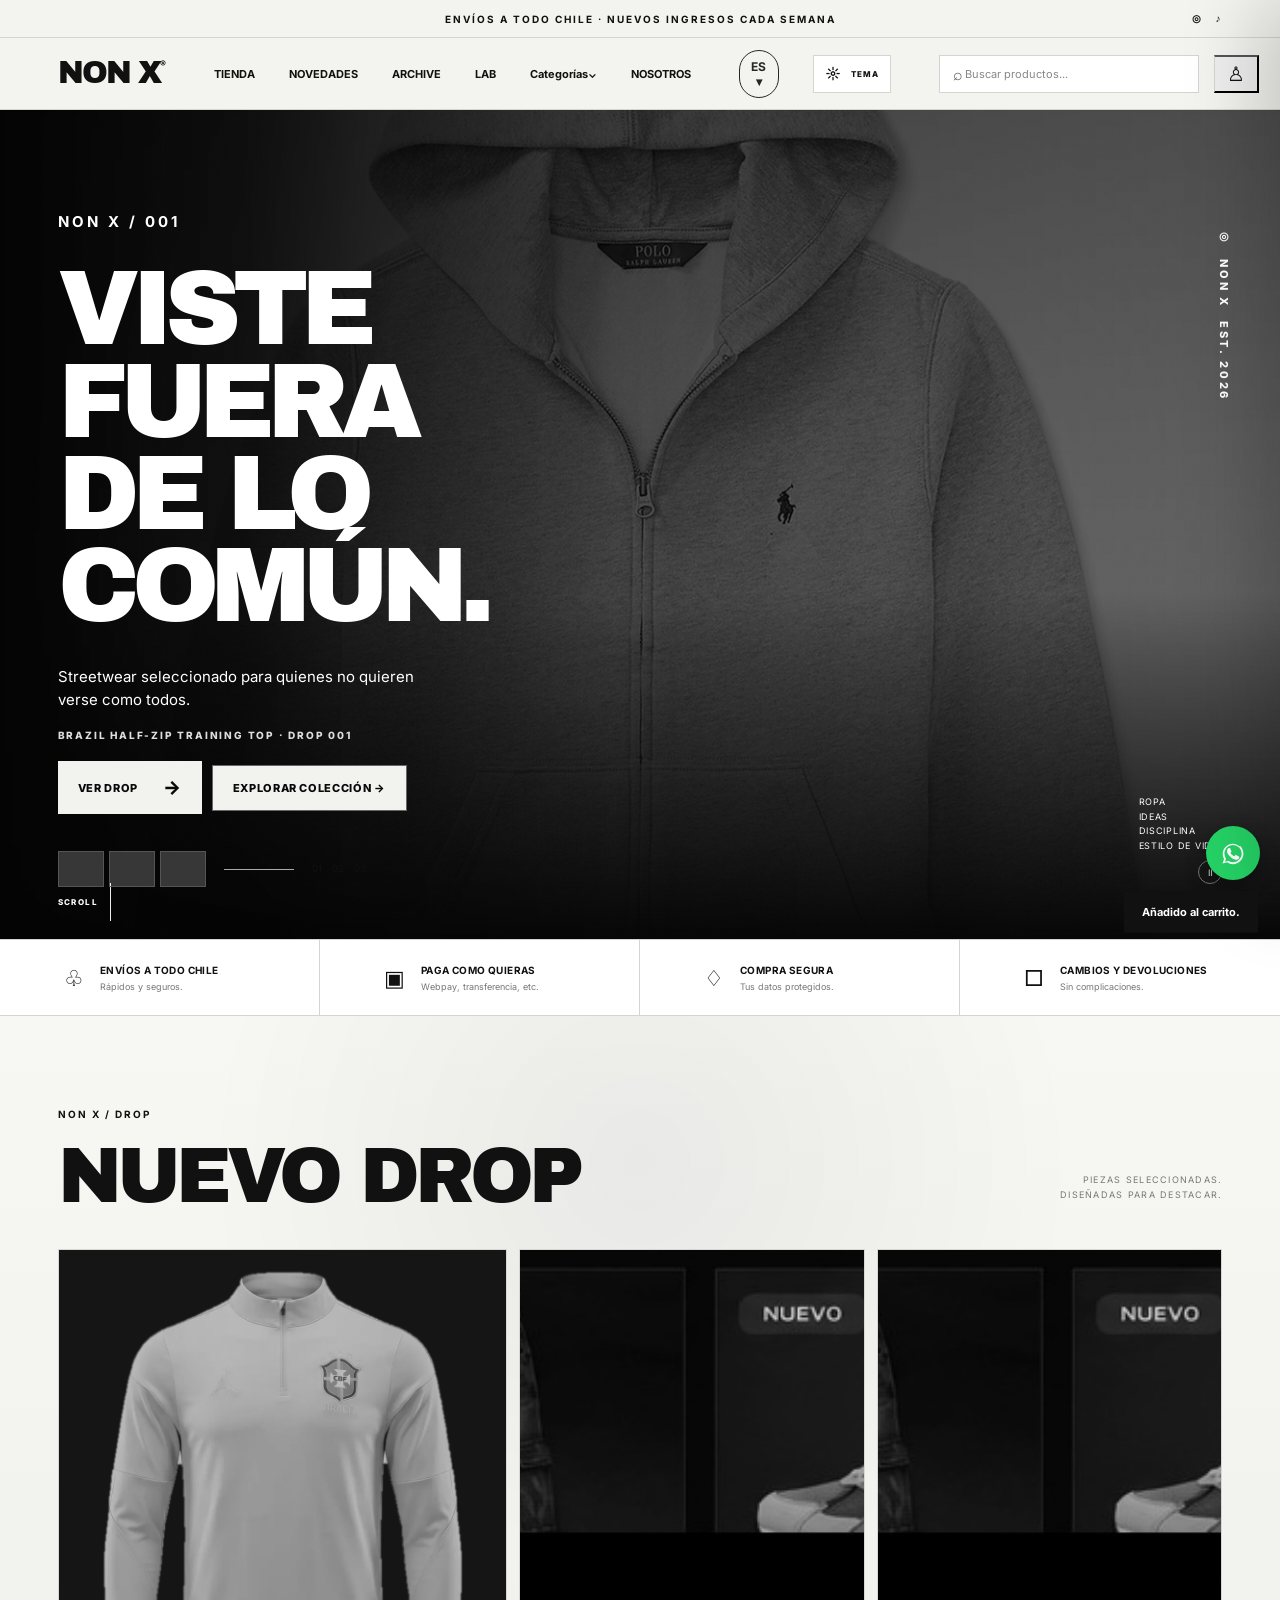
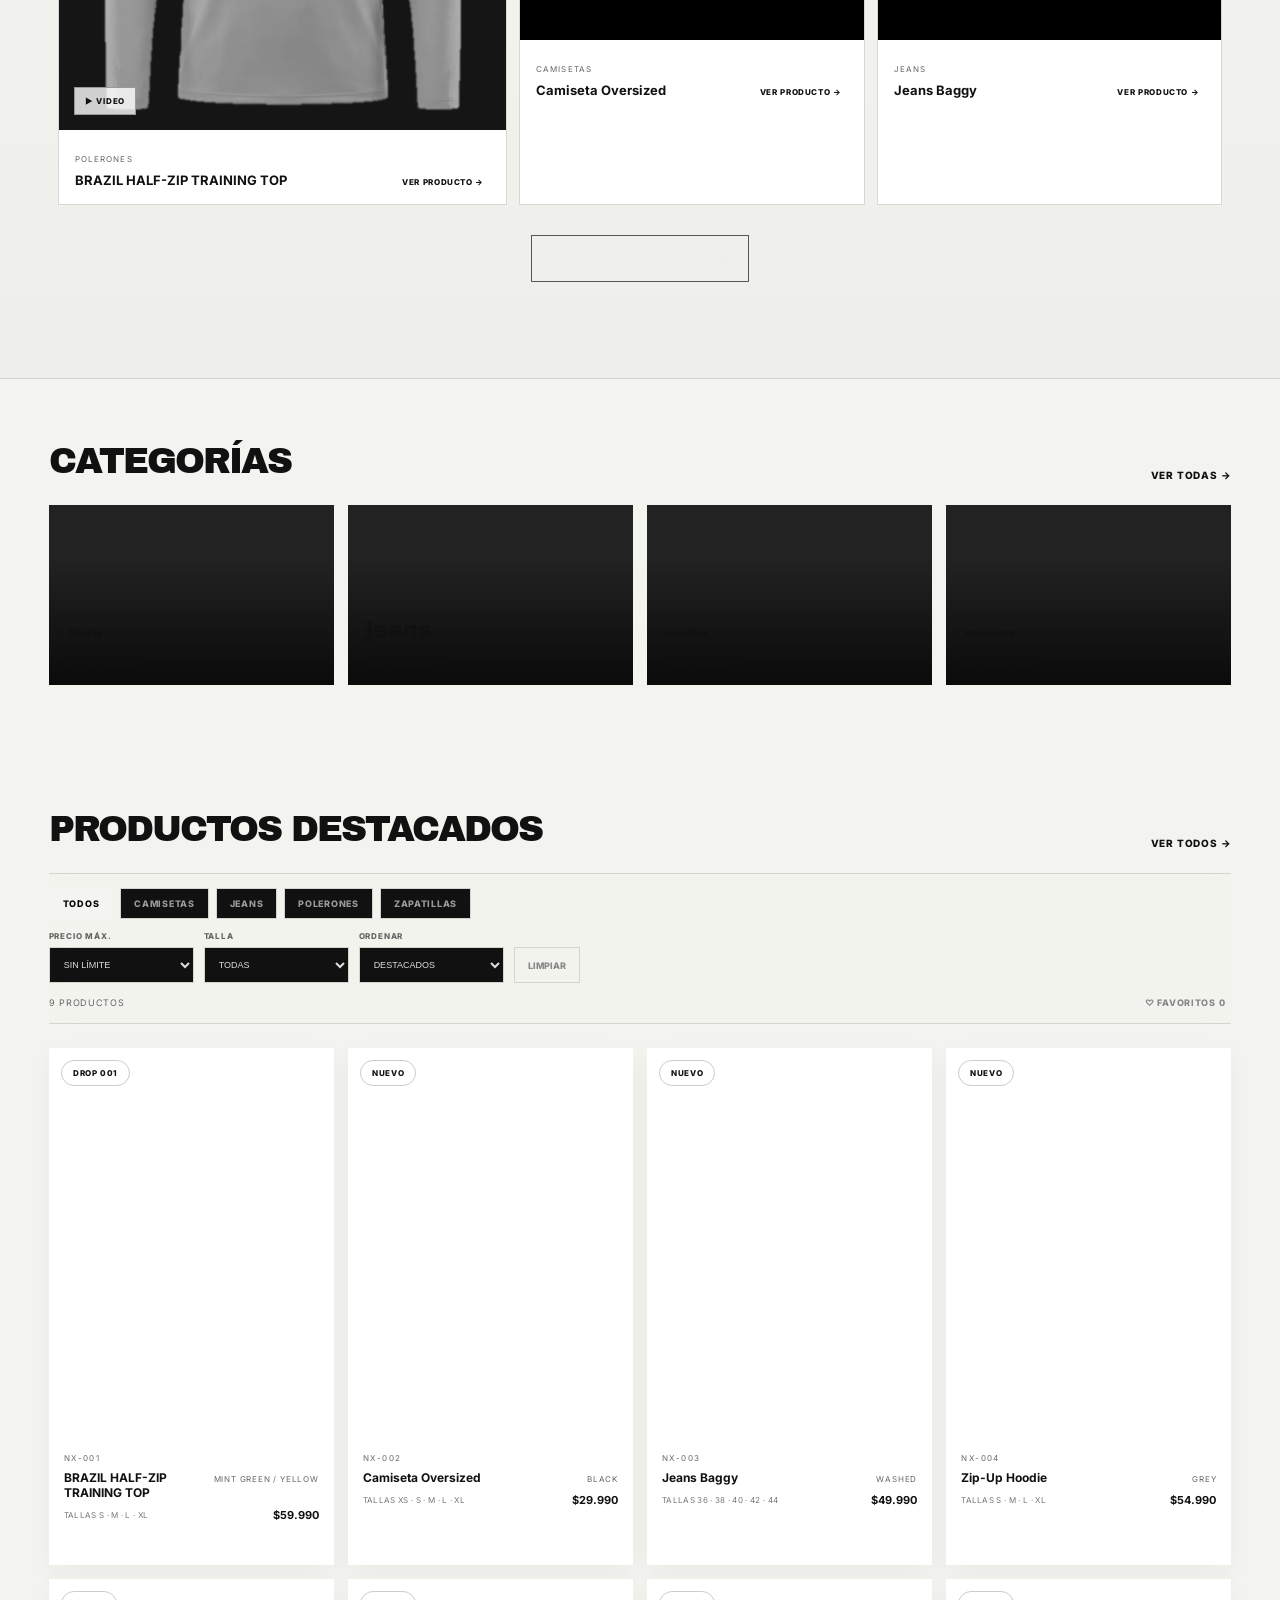
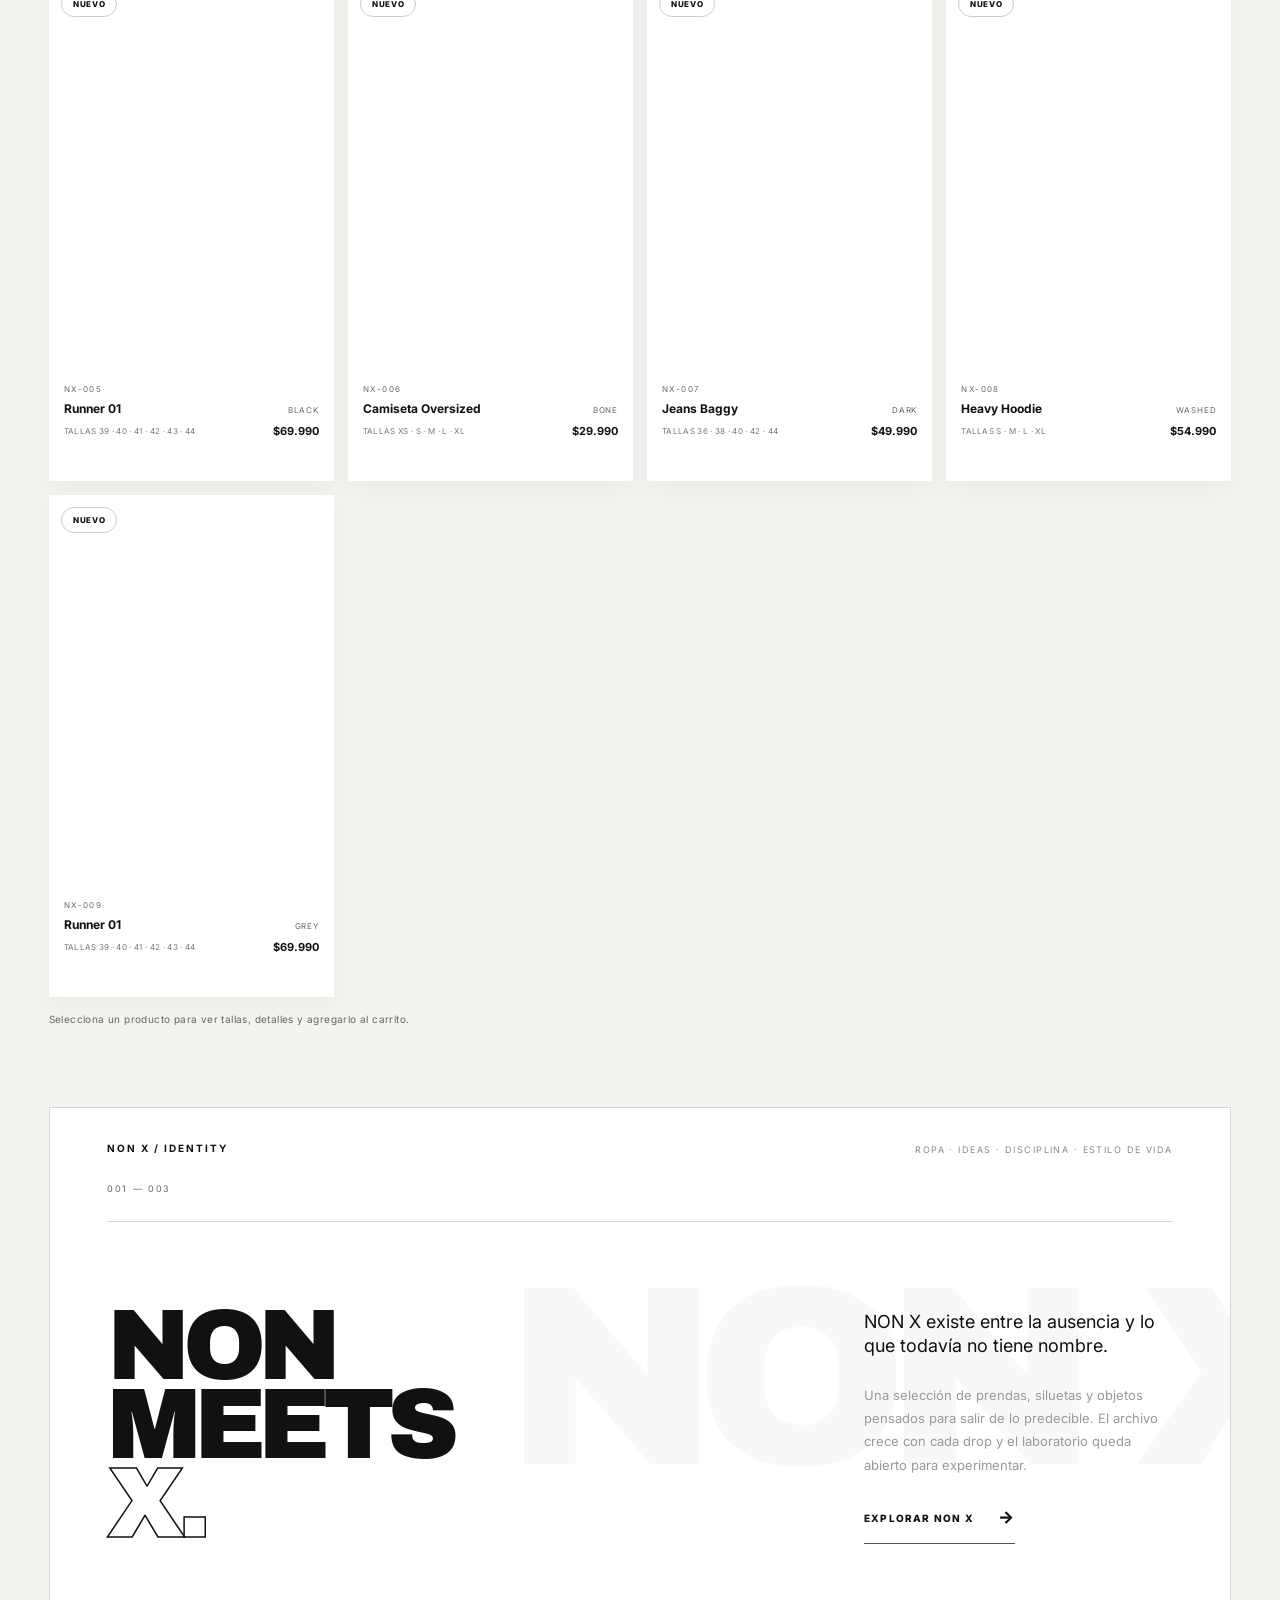
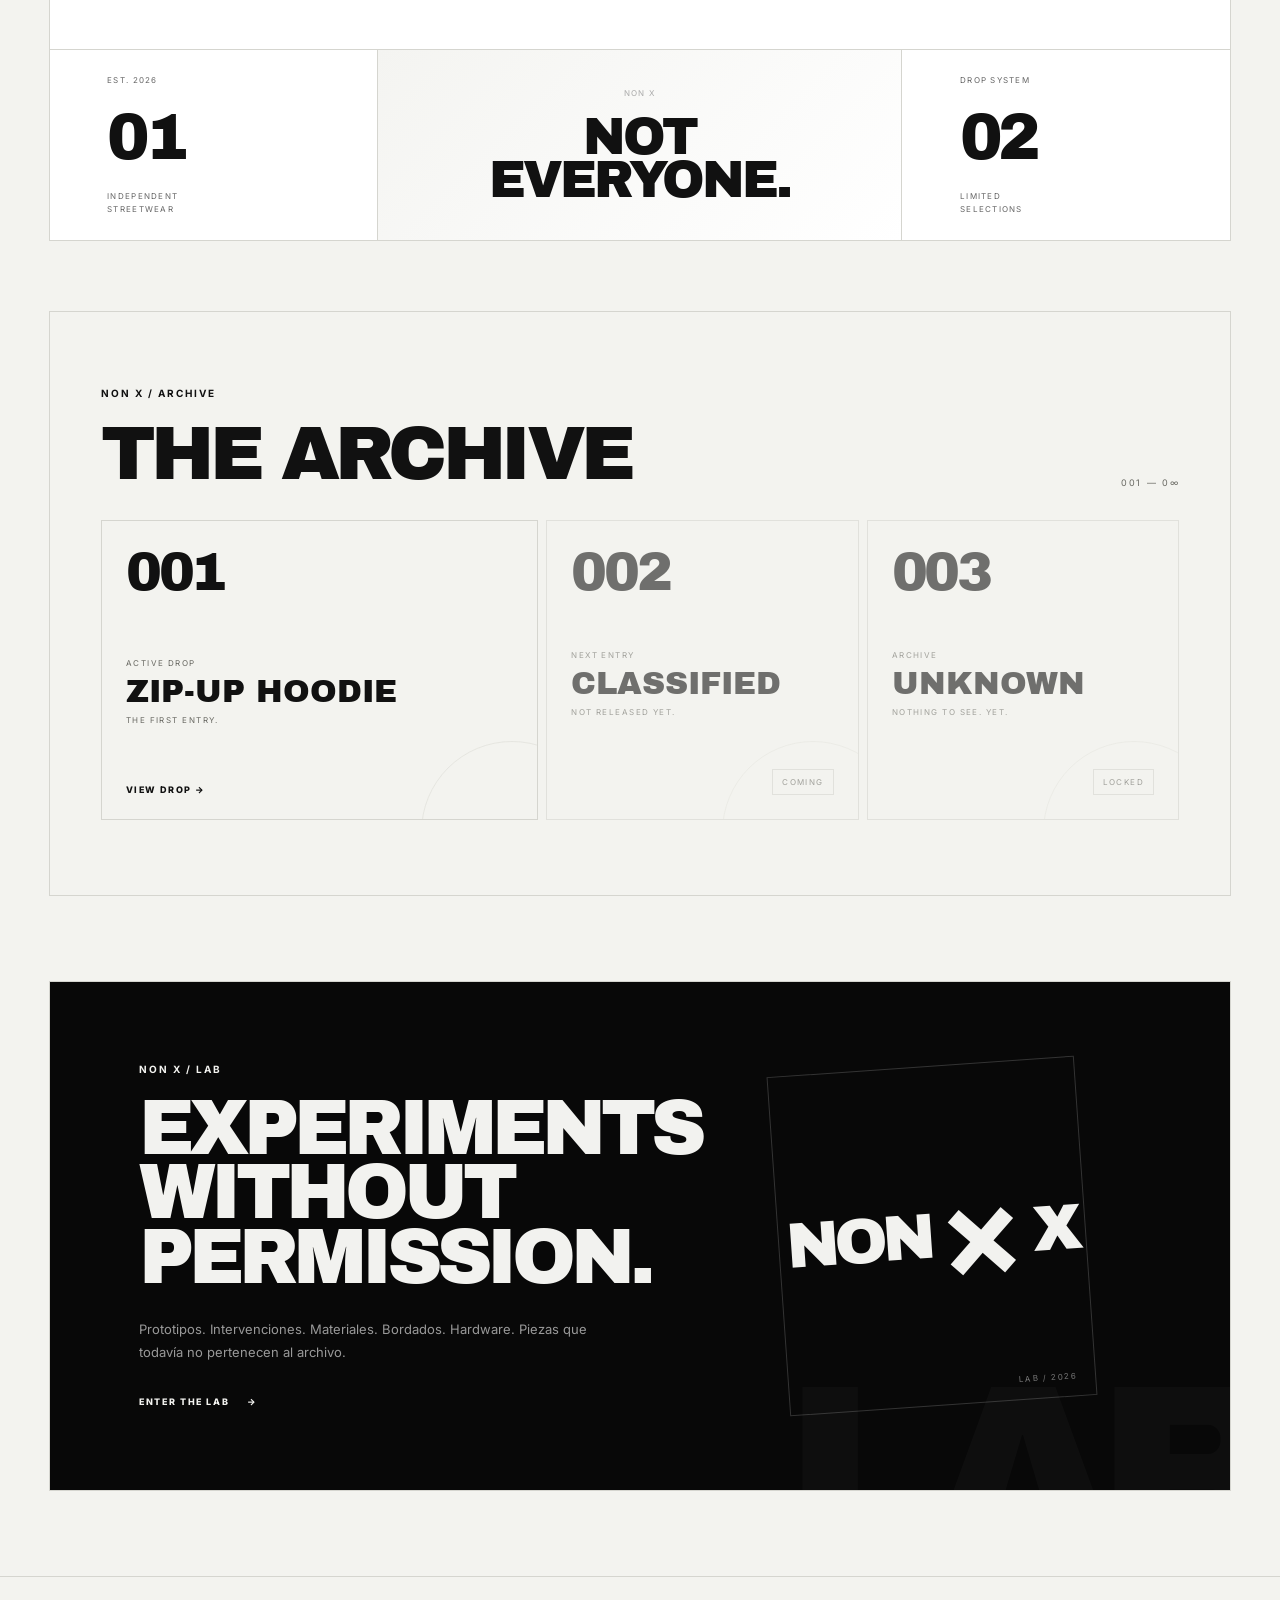
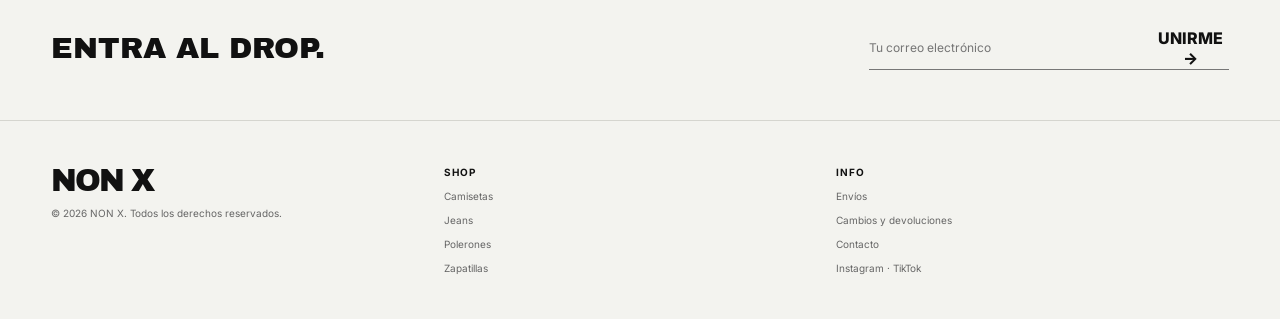
==== commit 4d242b07: "v21" ====
--- a/index.html
+++ b/index.html
@@ -104,6 +104,26 @@
 <link rel="stylesheet" href="css/main.css">
 </head>
 <body>
+<!-- [INTRO] Secuencia de entrada "acceso al archivo" — un solo momento orquestado,
+     se muestra una vez por sesión, se auto-oculta por CSS aunque JS esté desactivado. -->
+<div class="archive-intro" id="archiveIntro" aria-hidden="true">
+  <div class="archive-intro-grain" aria-hidden="true"></div>
+  <div class="archive-intro-frame">
+    <span class="archive-intro-tag">NON X / ARCHIVE</span>
+    <div class="archive-intro-index"><span>IDX</span><strong>001</strong></div>
+    <div class="archive-intro-bar"><span></span></div>
+    <span class="archive-intro-status">ACCESANDO REGISTRO<span class="archive-intro-cursor">_</span></span>
+  </div>
+</div>
+<script>
+  (()=>{
+    try{
+      if(sessionStorage.getItem('nonx-intro-seen')){ document.currentScript.previousElementSibling.remove(); }
+      else { sessionStorage.setItem('nonx-intro-seen','1'); document.documentElement.classList.add('nonx-intro-active'); }
+    }catch(e){}
+  })();
+</script>
+
 <!-- [HEADER] TOPBAR -->
 <div class="topbar"><span data-i18n="topbar">ENVÍOS A TODO CHILE · NUEVOS INGRESOS CADA SEMANA</span> <div class="social">◎　♪</div></div>
 
@@ -352,8 +372,8 @@
 </aside>
 <div class="toast" id="toast">Añadido al carrito.</div>
 
-<!-- TODO: reemplaza 56900000000 por el número real de WhatsApp Business de NON X (formato: código país + número, sin +, sin espacios) -->
-<a class="whatsapp-float" href="https://wa.me/56900000000?text=Hola%2C%20tengo%20una%20consulta%20sobre%20NON%20X" target="_blank" rel="noopener" aria-label="Escribir por WhatsApp">
+<!-- Número real de WhatsApp Business de NON X -->
+<a class="whatsapp-float" href="https://wa.me/56940015603?text=Hola%2C%20tengo%20una%20consulta%20sobre%20NON%20X" target="_blank" rel="noopener" aria-label="Escribir por WhatsApp">
   <svg viewBox="0 0 24 24" aria-hidden="true"><path d="M17.6 6.32A8.86 8.86 0 0 0 12.05 4c-4.9 0-8.87 3.97-8.87 8.87 0 1.56.4 3.02 1.14 4.31L3 21l3.94-1.03a8.83 8.83 0 0 0 5.11 1.62h.01c4.9 0 8.87-3.97 8.87-8.87 0-2.37-.93-4.6-2.33-6.4zM12.06 19.9h-.01a7.36 7.36 0 0 1-3.76-1.03l-.27-.16-2.79.73.75-2.72-.18-.28a7.34 7.34 0 0 1-1.13-3.93c0-4.06 3.31-7.37 7.4-7.37a7.35 7.35 0 0 1 7.37 7.38c0 4.06-3.31 7.38-7.38 7.38zm4.04-5.53c-.22-.11-1.3-.64-1.5-.71-.2-.07-.35-.11-.5.11-.15.22-.57.71-.7.86-.13.15-.26.16-.48.05-.22-.11-.93-.34-1.77-1.1-.65-.58-1.09-1.3-1.22-1.52-.13-.22-.01-.34.11-.45.11-.11.25-.29.37-.43.12-.15.16-.25.24-.42.08-.16.04-.3-.03-.42-.07-.11-.62-1.5-.86-2.06-.23-.55-.46-.47-.63-.48-.16-.01-.35-.01-.54-.01-.18 0-.48.07-.73.34-.25.27-.96.94-.96 2.28 0 1.35.98 2.65 1.12 2.83.13.18 1.83 2.79 4.43 3.8 2.6 1.02 2.6.68 3.06.64.47-.04 1.5-.61 1.71-1.2.21-.59.21-1.09.15-1.2-.07-.11-.24-.16-.48-.27z"/></svg>
 </a>
 
--- a/css/main.css
+++ b/css/main.css
@@ -445,3 +445,37 @@
 .whatsapp-float:hover{transform:scale(1.08)}
 .whatsapp-float svg{width:28px;height:28px;fill:#fff}
 @media(max-width:600px){.whatsapp-float{right:14px;bottom:14px;width:48px;height:48px}.whatsapp-float svg{width:24px;height:24px}}
+
+/* ==========================================================
+   NON X V22 — [INTRO] "ACCESO AL ARCHIVO"
+   Un solo momento orquestado al entrar al sitio. Se auto-oculta por CSS
+   (animation-delay + clip-path) aunque JavaScript esté desactivado; el
+   script inline en el HTML solo evita repetirlo dentro de la misma sesión
+   y sincroniza la entrada del hero para que se sienta como una sola
+   secuencia (archivo se abre → hero queda revelado).
+   ========================================================== */
+.archive-intro{position:fixed;inset:0;z-index:200;background:#050505;display:flex;align-items:center;justify-content:center;cursor:pointer;animation:archiveIntroOut .7s cubic-bezier(.4,0,.2,1) forwards;animation-delay:1.5s}
+.archive-intro.archive-intro--skip{animation-delay:0s!important}
+@keyframes archiveIntroOut{0%{clip-path:inset(0 0 0 0)}100%{clip-path:inset(0 0 100% 0);visibility:hidden;pointer-events:none}}
+.archive-intro-grain{position:absolute;inset:0;opacity:.12;mix-blend-mode:overlay;pointer-events:none;background-image:url("data:image/svg+xml;utf8,<svg xmlns='http://www.w3.org/2000/svg' width='120' height='120'><filter id='n'><feTurbulence type='fractalNoise' baseFrequency='0.9' numOctaves='2' stitchTiles='stitch'/></filter><rect width='100%25' height='100%25' filter='url(%23n)'/></svg>")}
+.archive-intro-frame{position:relative;z-index:1;display:flex;flex-direction:column;align-items:center;gap:22px;text-align:center}
+.archive-intro-tag{font-size:10px;font-weight:800;letter-spacing:.3em;color:#777;text-transform:uppercase}
+.archive-intro-index{display:flex;align-items:baseline;gap:10px;color:#f4f4f2}
+.archive-intro-index span{font-size:11px;letter-spacing:.2em;color:#666}
+.archive-intro-index strong{font:56px/1 "Archivo Black";letter-spacing:-.03em}
+.archive-intro-bar{width:180px;height:2px;background:#232323;overflow:hidden}
+.archive-intro-bar span{display:block;height:100%;width:0;background:#f4f4f2;animation:archiveIntroBar 1.1s cubic-bezier(.4,0,.2,1) forwards;animation-delay:.15s}
+@keyframes archiveIntroBar{to{width:100%}}
+.archive-intro-status{font-size:9px;font-weight:700;letter-spacing:.18em;color:#666;text-transform:uppercase}
+.archive-intro-cursor{display:inline-block;margin-left:2px;animation:archiveIntroBlink 1s step-end infinite}
+@keyframes archiveIntroBlink{50%{opacity:0}}
+@media(prefers-reduced-motion:reduce){.archive-intro{animation-delay:.2s}.archive-intro-bar span{animation-duration:.2s;animation-delay:0s}.archive-intro-cursor{animation:none}}
+
+/* Sincroniza la entrada del hero con el cierre del intro (solo en la primera visita de la sesión) */
+html.nonx-intro-active .hero-copy .eyebrow{animation-delay:1.85s}
+html.nonx-intro-active .hero-copy h1{animation-delay:1.95s}
+html.nonx-intro-active .hero-copy p{animation-delay:2.15s}
+html.nonx-intro-active .hero-copy .cta{animation-delay:2.3s}
+
+/* Grano sutil sobre el hero — textura "archivo/VHS", no decoración animada */
+.hero:before{content:"";position:absolute;inset:0;z-index:2;pointer-events:none;opacity:.05;mix-blend-mode:overlay;background-image:url("data:image/svg+xml;utf8,<svg xmlns='http://www.w3.org/2000/svg' width='120' height='120'><filter id='n'><feTurbulence type='fractalNoise' baseFrequency='0.9' numOctaves='2' stitchTiles='stitch'/></filter><rect width='100%25' height='100%25' filter='url(%23n)'/></svg>")}
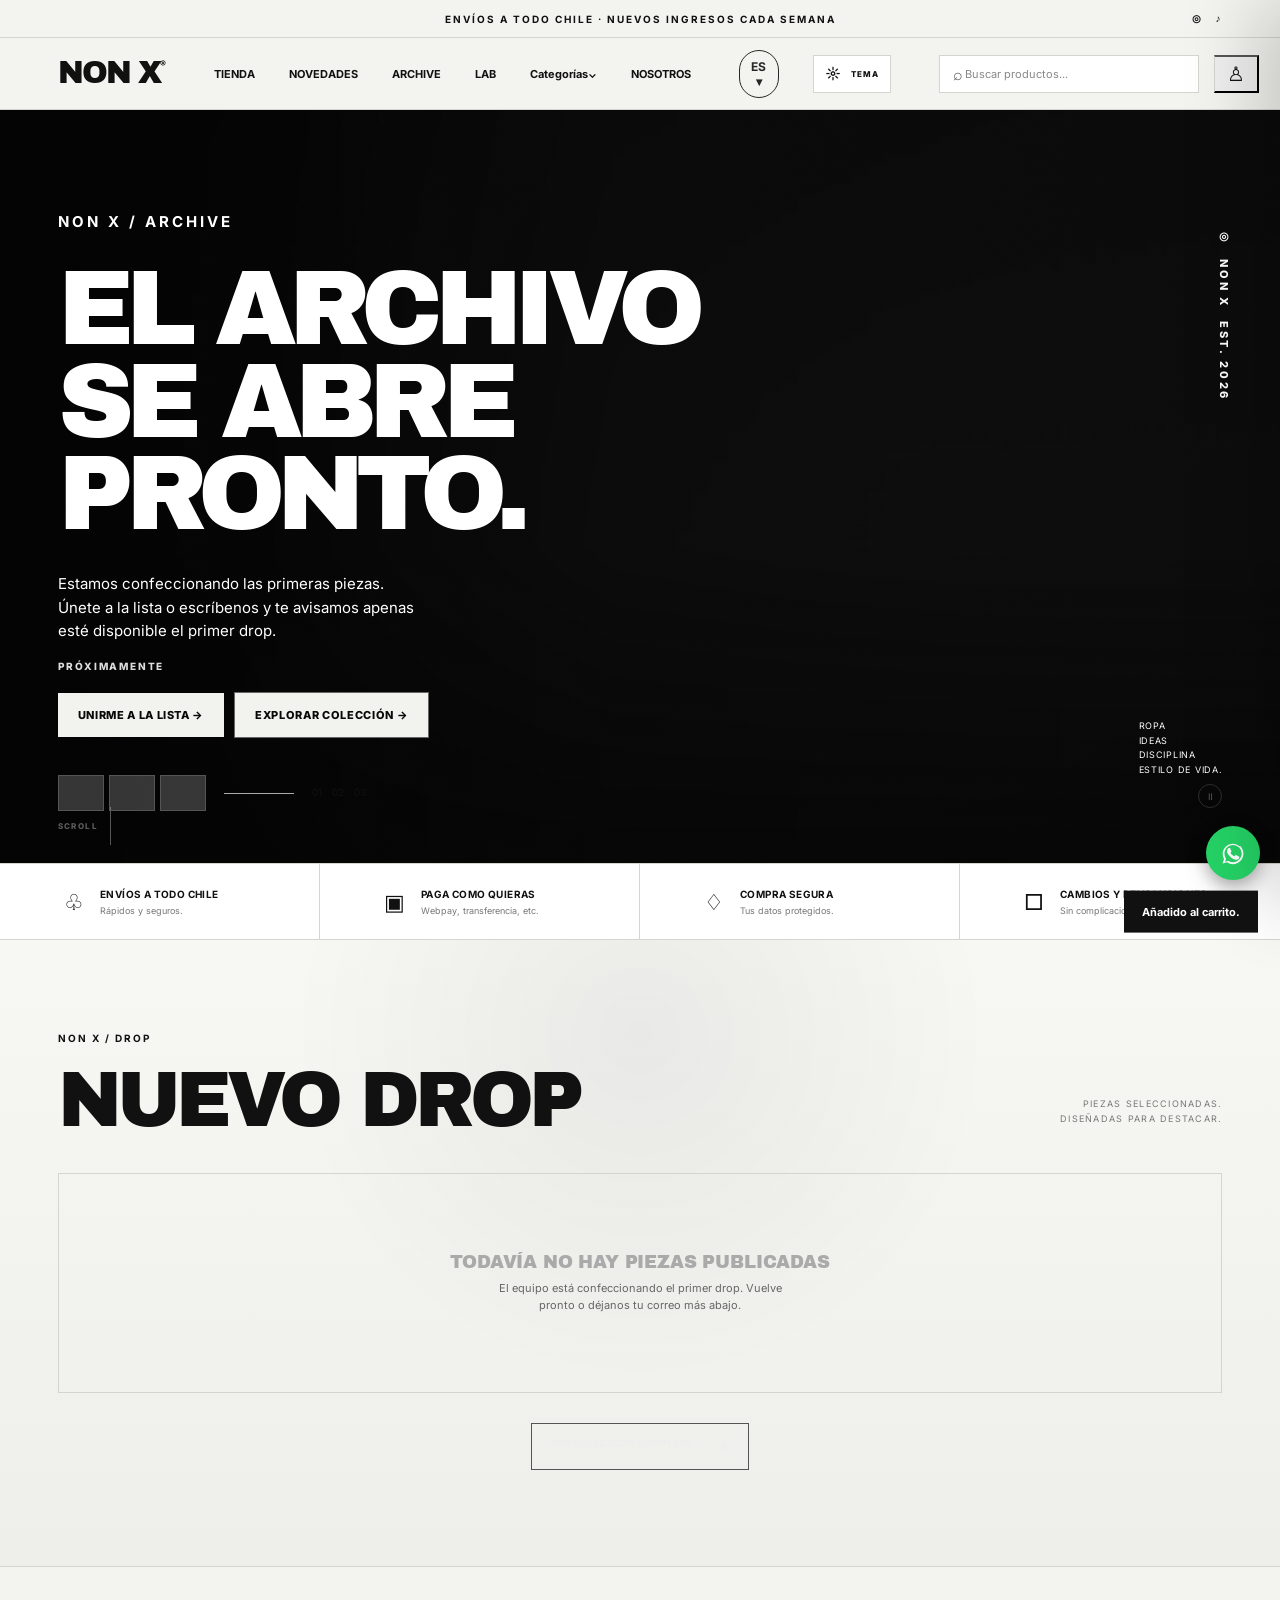
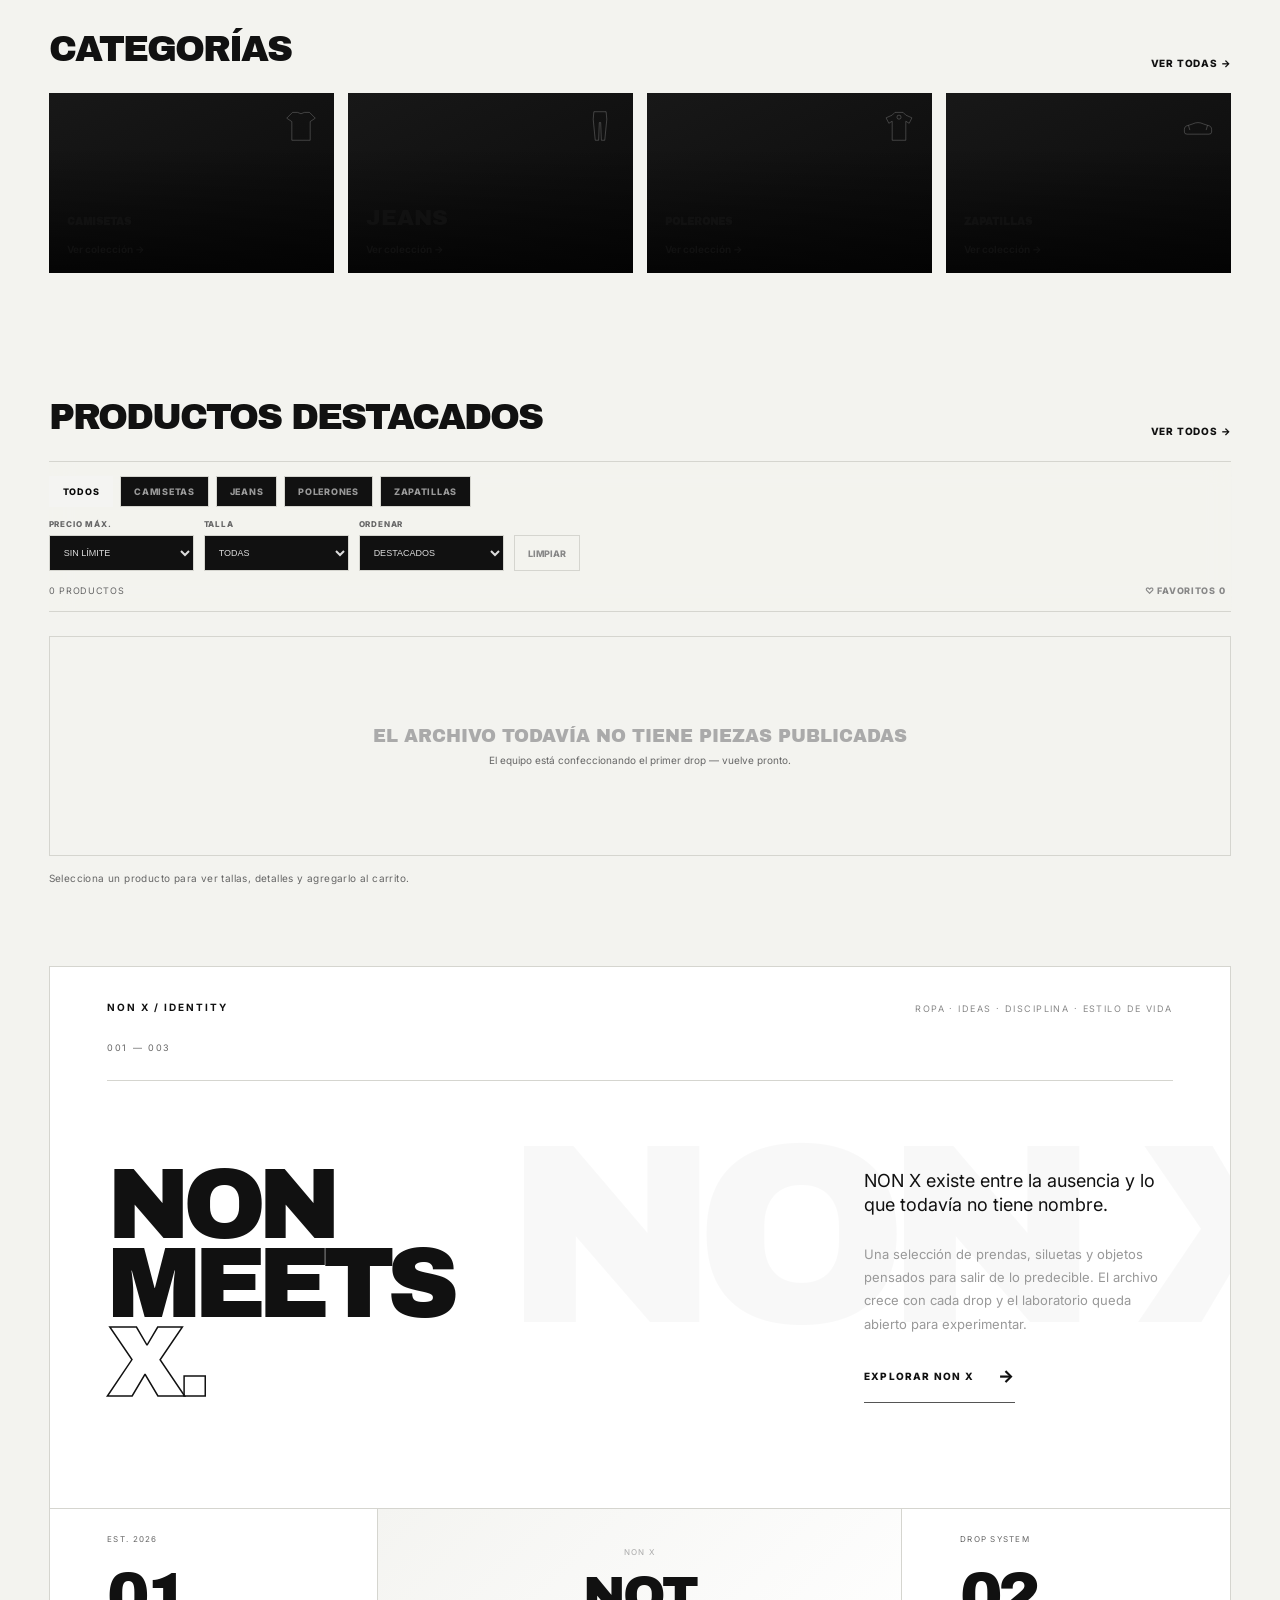
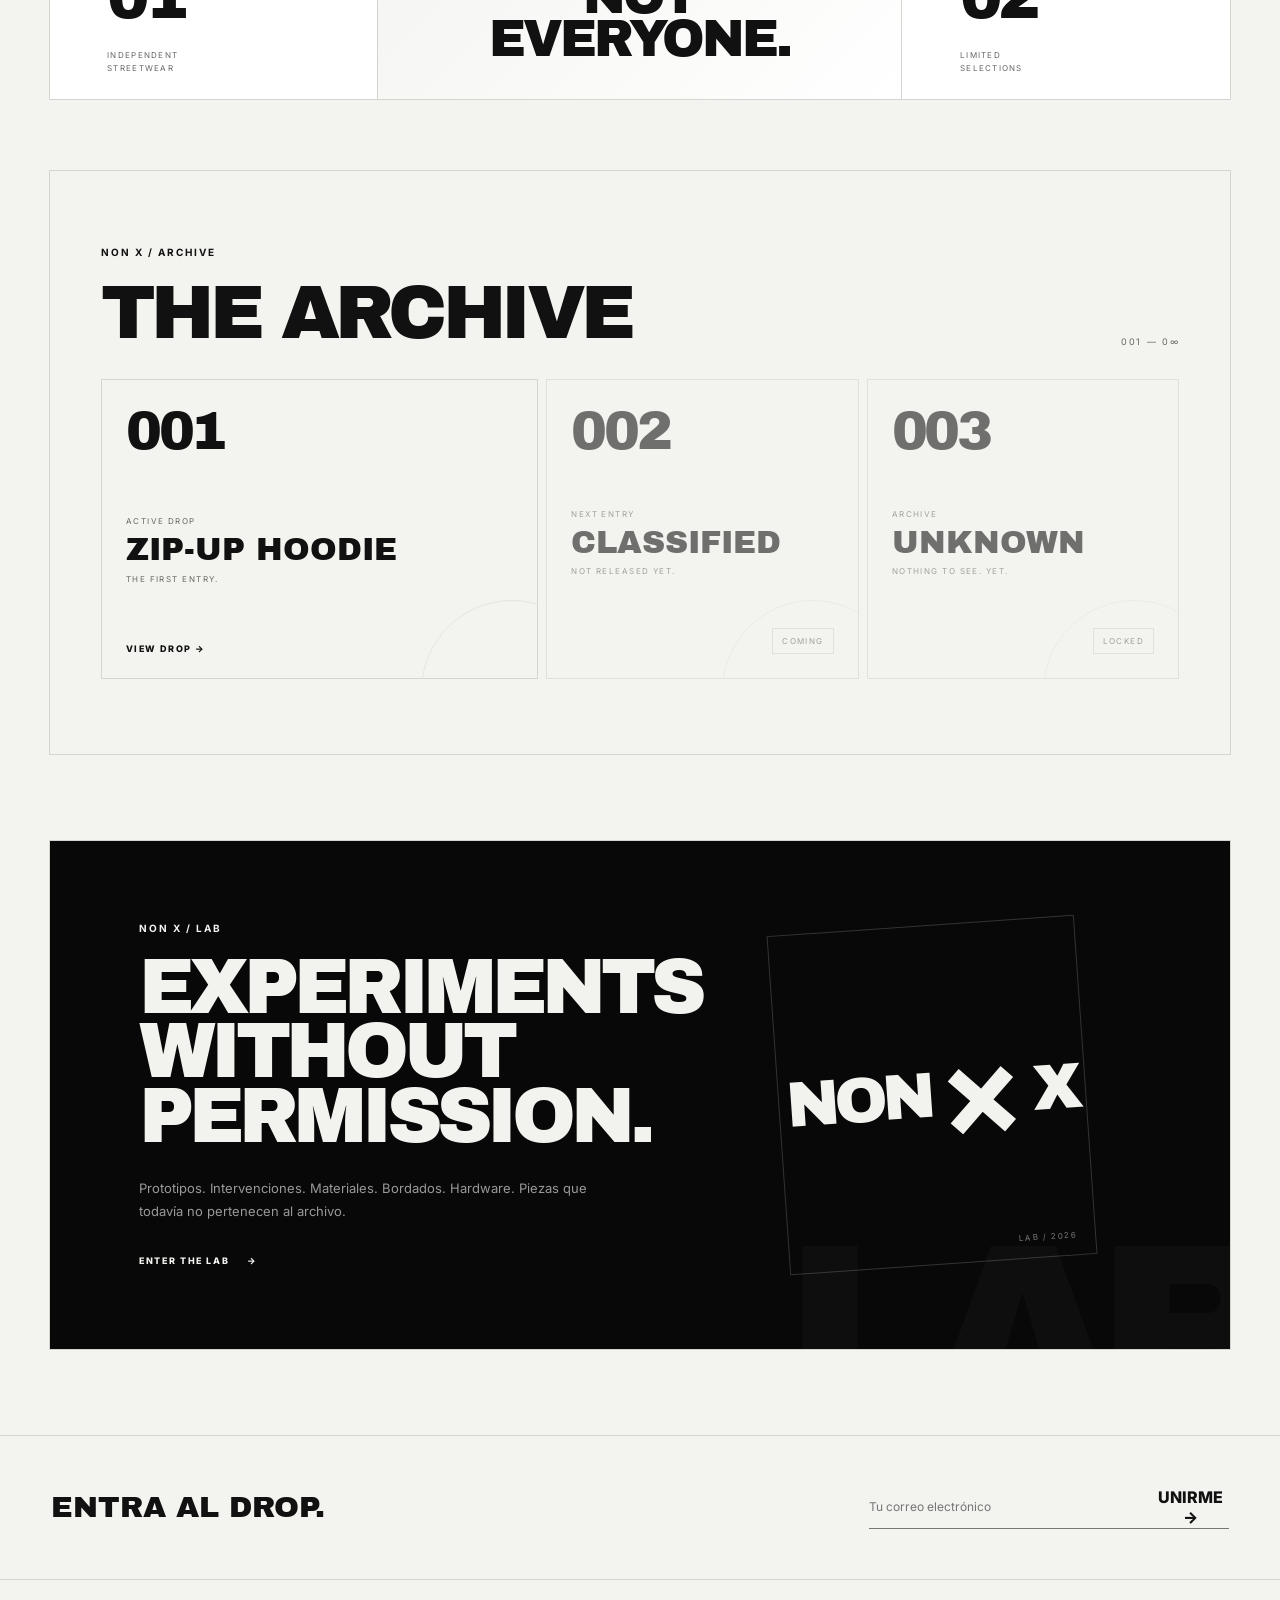
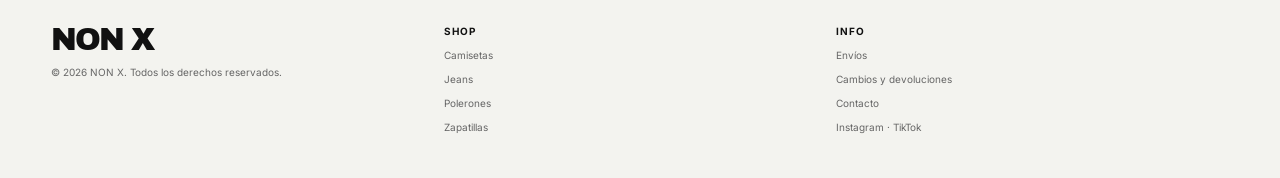
==== commit 8247aae8: "V25" ====
--- a/index.html
+++ b/index.html
@@ -33,9 +33,7 @@
 ║  [ANIMACIONES]             → entrada / scroll / hover       ║
 ║                                                              ║
 ║ CAMBIAR TEXTO: busca el texto y reemplázalo.                ║
-║ CAMBIAR PRECIO: busca p:29990, etc.                         ║
-║ CAMBIAR IMÁGENES: reemplaza hero.jpg / categories.jpg /    ║
-║ products.jpg manteniendo el mismo nombre de archivo.        ║
+║ AGREGAR PRODUCTOS: usa admin.html (no se edita a mano).     ║
 ║ CAMBIAR COLORES: ve a [FUENTES Y COLORES].                  ║
 ║                                                              ║
 ║ ⚠️ Este front-end sigue sin pasarela de pago real.           ║
@@ -60,13 +58,13 @@
 <meta property="og:description" content="NON X — streetwear, jeans, camisetas, polerones y zapatillas.">
 <meta property="og:site_name" content="NON X">
 <meta property="og:url" content="https://nonx.cl/">
-<meta property="og:image" content="https://nonx.cl/assets/images/hero.jpg">
+<meta property="og:image" content="https://nonx.cl/assets/images/og-image.jpg">
 <meta property="og:image:width" content="1200">
 <meta property="og:image:height" content="630">
 <meta name="twitter:card" content="summary_large_image">
 <meta name="twitter:title" content="NON X — Streetwear">
 <meta name="twitter:description" content="NON X — streetwear, jeans, camisetas, polerones y zapatillas.">
-<meta name="twitter:image" content="https://nonx.cl/assets/images/hero.jpg">
+<meta name="twitter:image" content="https://nonx.cl/assets/images/og-image.jpg">
 <link rel="preconnect" href="https://fonts.googleapis.com">
 <link rel="preconnect" href="https://fonts.gstatic.com" crossorigin>
 <link rel="stylesheet" href="https://fonts.googleapis.com/css2?family=Archivo+Black&family=Inter:wght@400;500;600;700;800&display=swap">
@@ -177,7 +175,7 @@
 
 <!-- [HERO] PORTADA PRINCIPAL -->
 <section class="hero" id="novedades" data-drop="001">
-  <video class="hero-video" id="heroVideo" autoplay muted loop playsinline preload="metadata" poster="assets/images/products/heavy-hoodie-front.jpg" aria-hidden="true"></video>
+  <video class="hero-video" id="heroVideo" autoplay muted loop playsinline preload="metadata" aria-hidden="true"></video>
   <div class="hero-video-overlay" aria-hidden="true"></div>
   <div class="hero-copy">
     <p class="eyebrow" id="heroDropLabel">NON X / 001</p>
@@ -220,10 +218,22 @@
 <section class="section reveal" id="categorias">
   <div class="section-title"><h2 data-i18n="categories_title">CATEGORÍAS</h2><a class="see" href="#tienda" data-i18n="see_all">VER TODAS →</a></div>
   <div class="categories stagger">
-    <a class="cat" href="#tienda" data-category-link="Camisetas"><div class="cat-info"><h3><span data-i18n="tshirts">CAMISETAS</span></h3><span data-i18n="view_collection">Ver colección →</span></div></a>
-    <a class="cat" href="#tienda" data-category-link="Jeans"><div class="cat-info"><h3 data-i18n="jeans">JEANS</h3><span data-i18n="view_collection">Ver colección →</span></div></a>
-    <a class="cat" href="#tienda" data-category-link="Polerones"><div class="cat-info"><h3><span data-i18n="hoodies">POLERONES</span></h3><span data-i18n="view_collection">Ver colección →</span></div></a>
-    <a class="cat" href="#tienda" data-category-link="Zapatillas"><div class="cat-info"><h3><span data-i18n="sneakers">ZAPATILLAS</span></h3><span data-i18n="view_collection">Ver colección →</span></div></a>
+    <a class="cat" href="#tienda" data-category-link="Camisetas">
+      <span class="cat-icon" aria-hidden="true"><svg viewBox="0 0 100 100"><path d="M40 10 L25 10 L8 27 L23 37 L23 92 L77 92 L77 37 L92 27 L75 10 L60 10 Q50 18 40 10 Z"/></svg></span>
+      <div class="cat-info"><h3><span data-i18n="tshirts">CAMISETAS</span></h3><span data-i18n="view_collection">Ver colección →</span></div>
+    </a>
+    <a class="cat" href="#tienda" data-category-link="Jeans">
+      <span class="cat-icon" aria-hidden="true"><svg viewBox="0 0 100 100"><path d="M32 8 L68 8 L70 30 L64 92 L54 92 L52 40 L48 40 L46 92 L36 92 L30 30 Z"/></svg></span>
+      <div class="cat-info"><h3 data-i18n="jeans">JEANS</h3><span data-i18n="view_collection">Ver colección →</span></div>
+    </a>
+    <a class="cat" href="#tienda" data-category-link="Polerones">
+      <span class="cat-icon" aria-hidden="true"><svg viewBox="0 0 100 100"><path d="M30 18 L38 10 L62 10 L70 18 L88 26 L80 42 L70 36 L70 92 L30 92 L30 36 L20 42 L12 26 Z"/><circle cx="50" cy="24" r="6"/></svg></span>
+      <div class="cat-info"><h3><span data-i18n="hoodies">POLERONES</span></h3><span data-i18n="view_collection">Ver colección →</span></div>
+    </a>
+    <a class="cat" href="#tienda" data-category-link="Zapatillas">
+      <span class="cat-icon" aria-hidden="true"><svg viewBox="0 0 100 100"><path d="M10 60 Q10 50 22 48 L34 44 Q42 40 50 40 Q58 40 66 44 L78 48 Q90 50 90 60 L90 68 Q90 74 82 74 L18 74 Q10 74 10 68 Z"/><path d="M22 48 L26 62 M78 48 L74 62"/></svg></span>
+      <div class="cat-info"><h3><span data-i18n="sneakers">ZAPATILLAS</span></h3><span data-i18n="view_collection">Ver colección →</span></div>
+    </a>
   </div>
 </section>
 
@@ -382,5 +392,6 @@
 <script src="js/cart.js" defer></script>
 <script src="js/product-page.js" defer></script>
 <script src="js/app.js" defer></script>
+<script src="js/shopify-checkout.js" defer></script>
 </body>
 </html>
--- a/css/main.css
+++ b/css/main.css
@@ -27,7 +27,7 @@
 /* [SECCIONES GENERALES] — espaciado y títulos */
 .section{padding:62px 3.8vw}.section-title{display:flex;align-items:end;justify-content:space-between;margin-bottom:24px}.section-title h2{font:36px "Archivo Black";letter-spacing:-.055em;margin:0}.see{font-size:10px;font-weight:800;letter-spacing:.08em}
 /* [CATEGORÍAS] — bloques visuales de camisetas/jeans/etc. */
-.categories{display:grid;grid-template-columns:repeat(4,1fr);gap:14px}.cat{height:180px;position:relative;overflow:hidden;background:#222;background-image:url("categories.jpg");background-size:400% 100%;filter:grayscale(.2)}.cat:nth-child(1){background-position:0 50%}.cat:nth-child(2){background-position:33.33% 50%}.cat:nth-child(3){background-position:66.66% 50%}.cat:nth-child(4){background-position:100% 50%}.cat:after{content:"";position:absolute;inset:0;background:linear-gradient(0deg,rgba(0,0,0,.82),transparent 70%)}.cat-info{position:absolute;z-index:2;bottom:16px;left:18px}.cat-info h3{font:22px "Archivo Black";margin:0 0 7px}.cat-info span{font-size:10px;font-weight:700}
+.categories{display:grid;grid-template-columns:repeat(4,1fr);gap:14px}.cat{height:180px;position:relative;overflow:hidden;background:linear-gradient(155deg,#181818,#0a0a0a);filter:grayscale(.2)}.cat:after{content:"";position:absolute;inset:0;background:linear-gradient(0deg,rgba(0,0,0,.82),transparent 70%)}.cat-info{position:absolute;z-index:2;bottom:16px;left:18px}.cat-info h3{font:22px "Archivo Black";margin:0 0 7px}.cat-info span{font-size:10px;font-weight:700}
 /* [PRODUCTOS] — grilla de productos */
 .product-grid{display:grid;grid-template-columns:repeat(4,1fr);gap:14px}.product{background:var(--card);position:relative;cursor:pointer}.product-photo{height:390px;background-size:cover;background-position:center;position:relative;overflow:hidden}.product:nth-child(1) .product-photo{background-position:0 50%}.product:nth-child(2) .product-photo{background-position:33.33% 50%}.product:nth-child(3) .product-photo{background-position:66.66% 50%}.product:nth-child(4) .product-photo{background-position:100% 50%}.tag{position:absolute;top:12px;left:12px;background:#202020;border:1px solid #444;border-radius:20px;padding:7px 11px;font-size:8px;font-weight:800;letter-spacing:.08em}.heart{position:absolute;top:12px;right:12px;font-size:19px}.product-info{padding:14px 15px 17px}.product-name{font-size:12px;font-weight:700}.product-meta{display:flex;justify-content:space-between;margin-top:8px;font-size:11px;color:#aaa}.price{color:#fff;font-weight:700}
 /* [MANIFIESTO] — filosofía / identidad de marca */
@@ -479,3 +479,14 @@
 
 /* Grano sutil sobre el hero — textura "archivo/VHS", no decoración animada */
 .hero:before{content:"";position:absolute;inset:0;z-index:2;pointer-events:none;opacity:.05;mix-blend-mode:overlay;background-image:url("data:image/svg+xml;utf8,<svg xmlns='http://www.w3.org/2000/svg' width='120' height='120'><filter id='n'><feTurbulence type='fractalNoise' baseFrequency='0.9' numOctaves='2' stitchTiles='stitch'/></filter><rect width='100%25' height='100%25' filter='url(%23n)'/></svg>")}
+
+/* NON X V25 — ESTADOS VACÍOS (catálogo sin productos todavía) */
+.hero-empty .hero-video-status,.hero-empty .hero-scroll{opacity:.35}
+.hero-empty .hero-video{opacity:0}
+.drop-empty{grid-column:1/-1;min-height:220px;border:1px solid var(--line);display:flex;flex-direction:column;align-items:center;justify-content:center;gap:8px;color:#666;text-align:center;padding:30px}
+.drop-empty strong{color:#aaa;font:18px 'Archivo Black';letter-spacing:-.01em}
+.drop-empty span{font-size:11px;max-width:320px;line-height:1.6}
+
+/* Categorías sin fotografía — panel + icono de línea, hasta tener fotos reales */
+.cat-icon{position:absolute;top:16px;right:16px;width:34px;height:34px;opacity:.5}
+.cat-icon svg{width:100%;height:100%;stroke:#fff;fill:none;stroke-width:1.2}
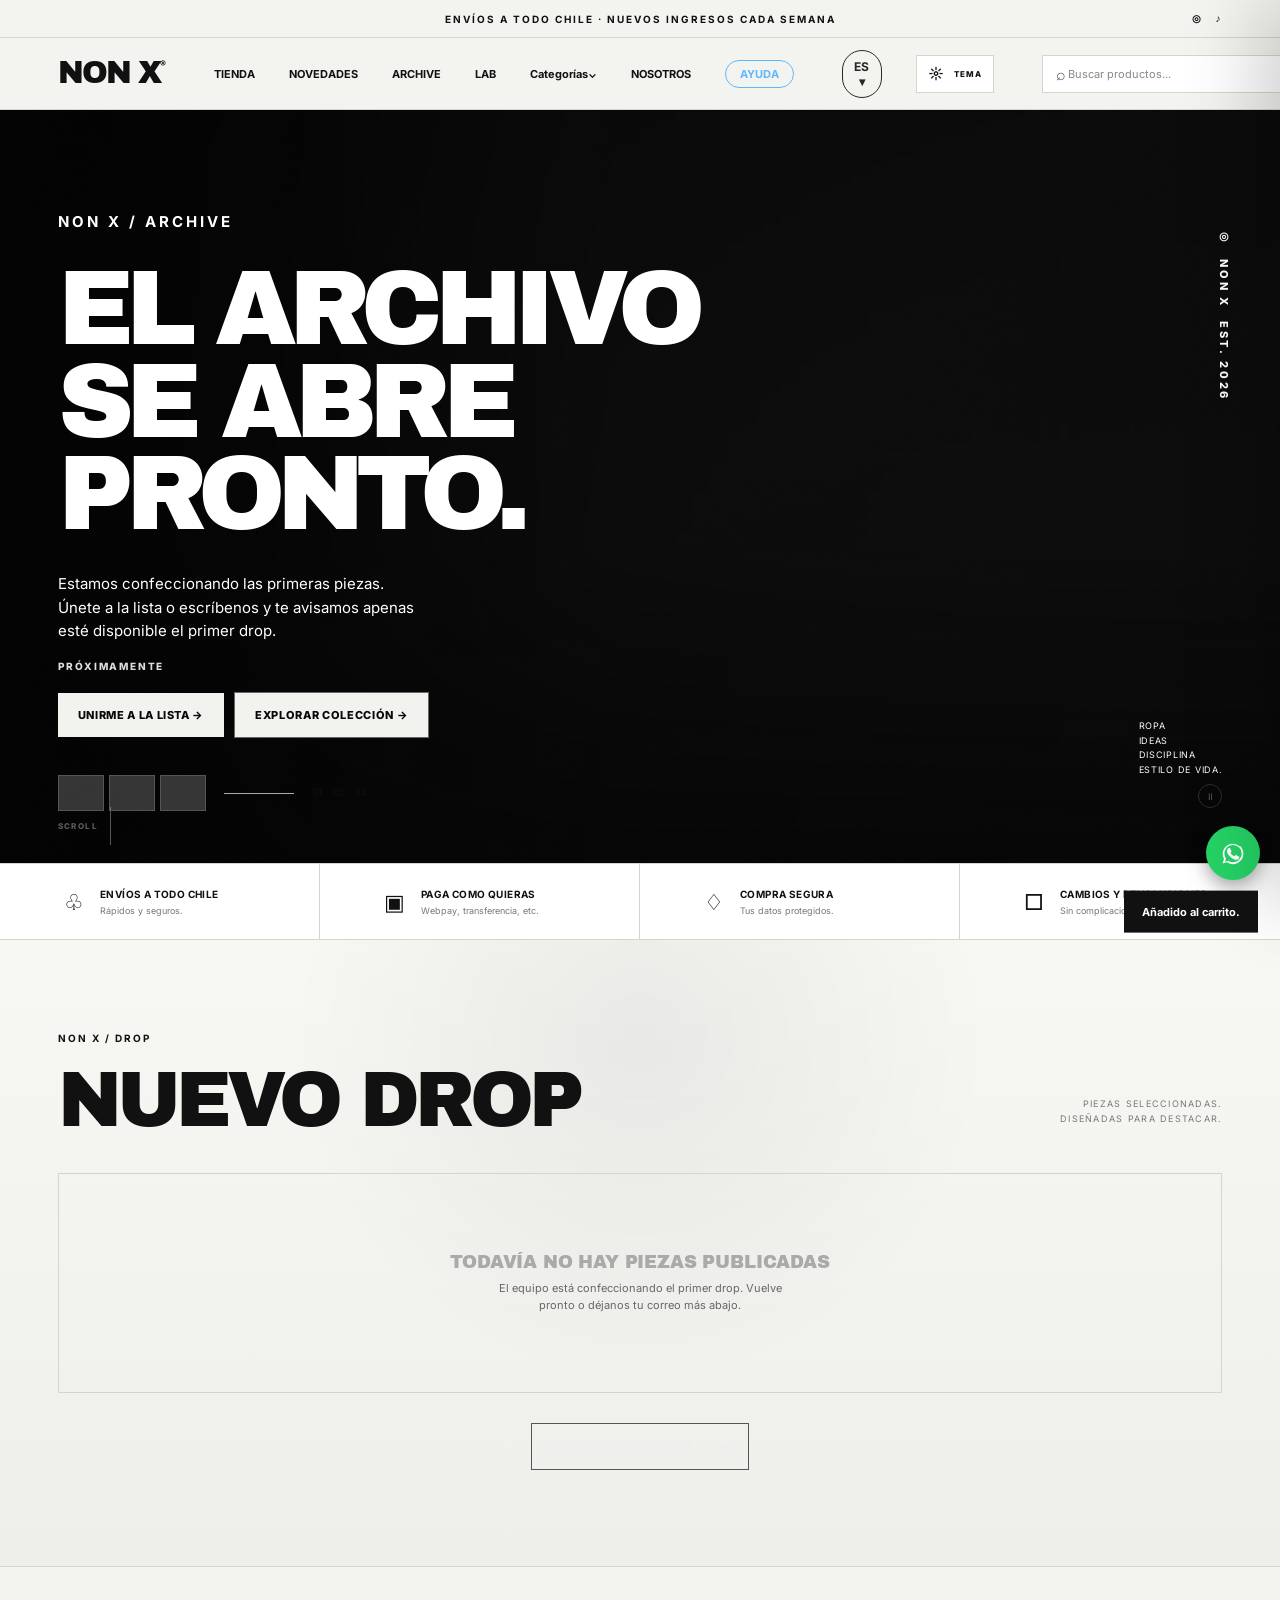
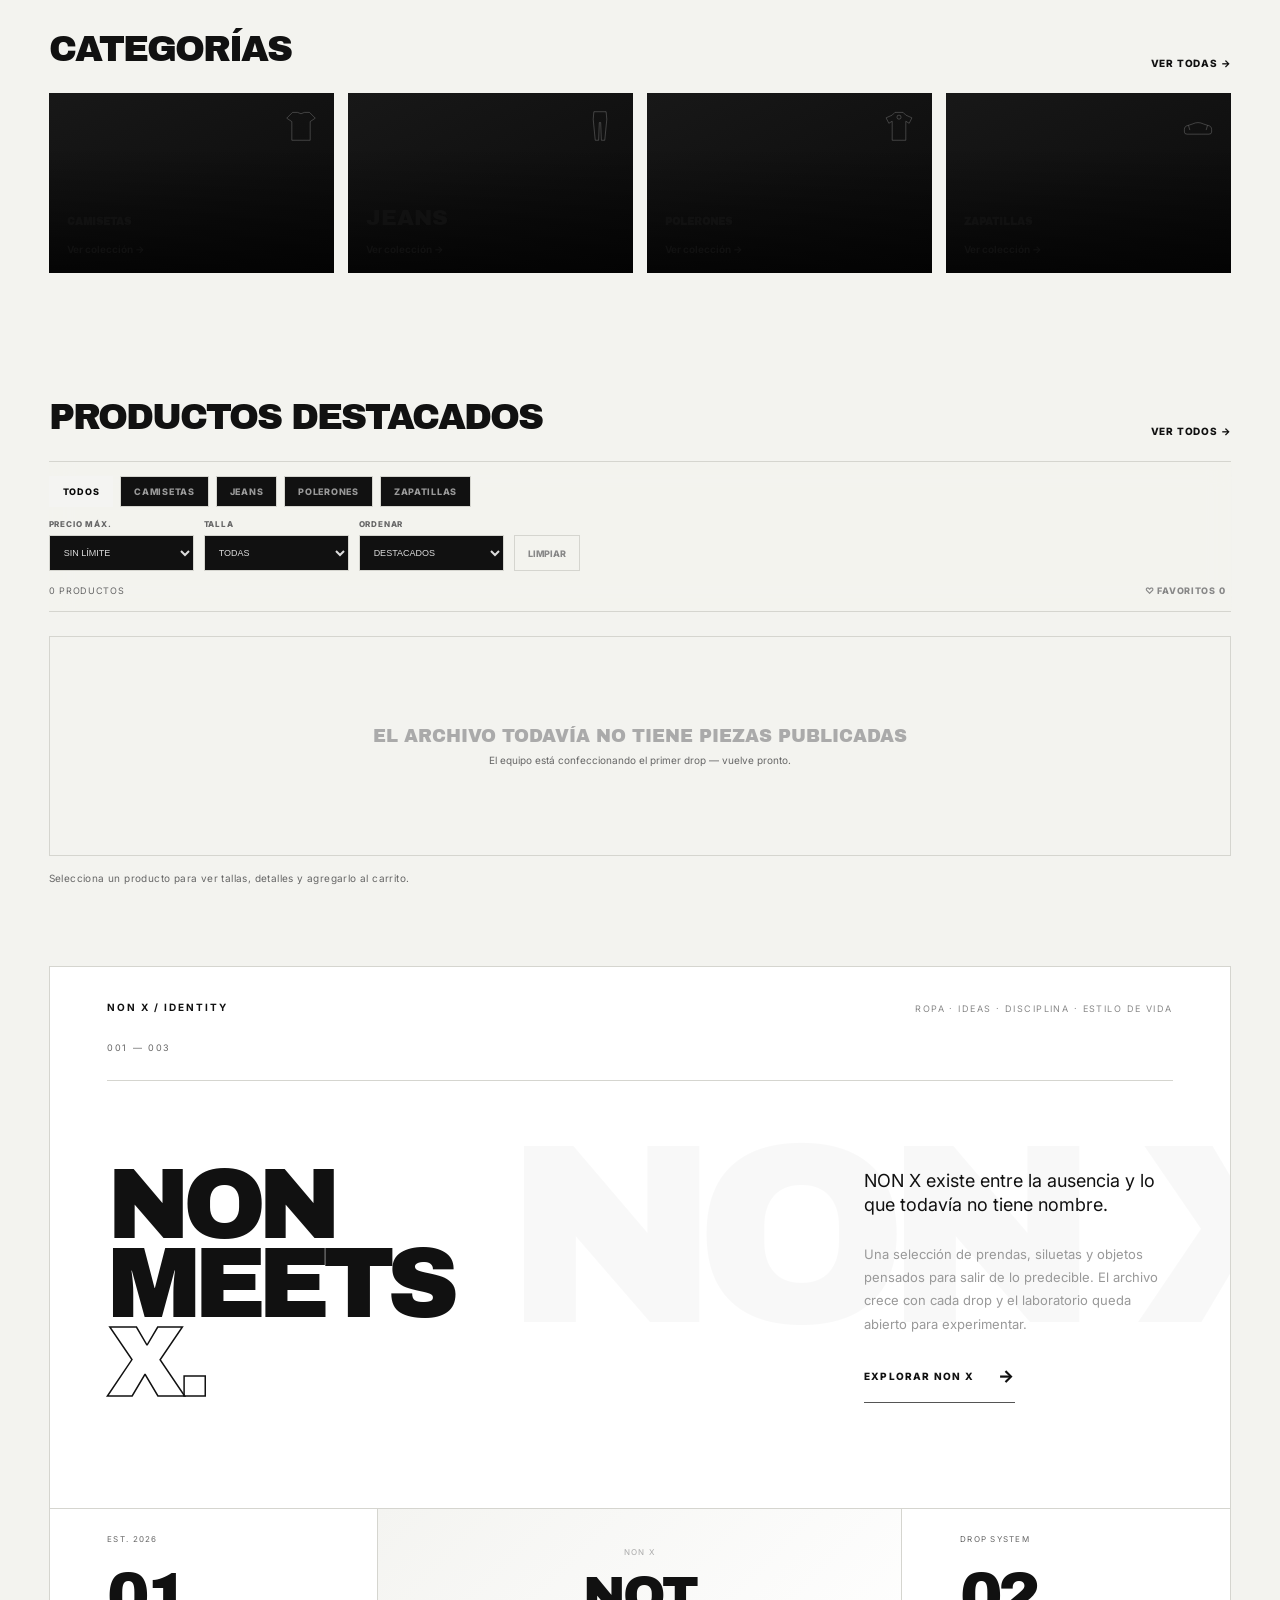
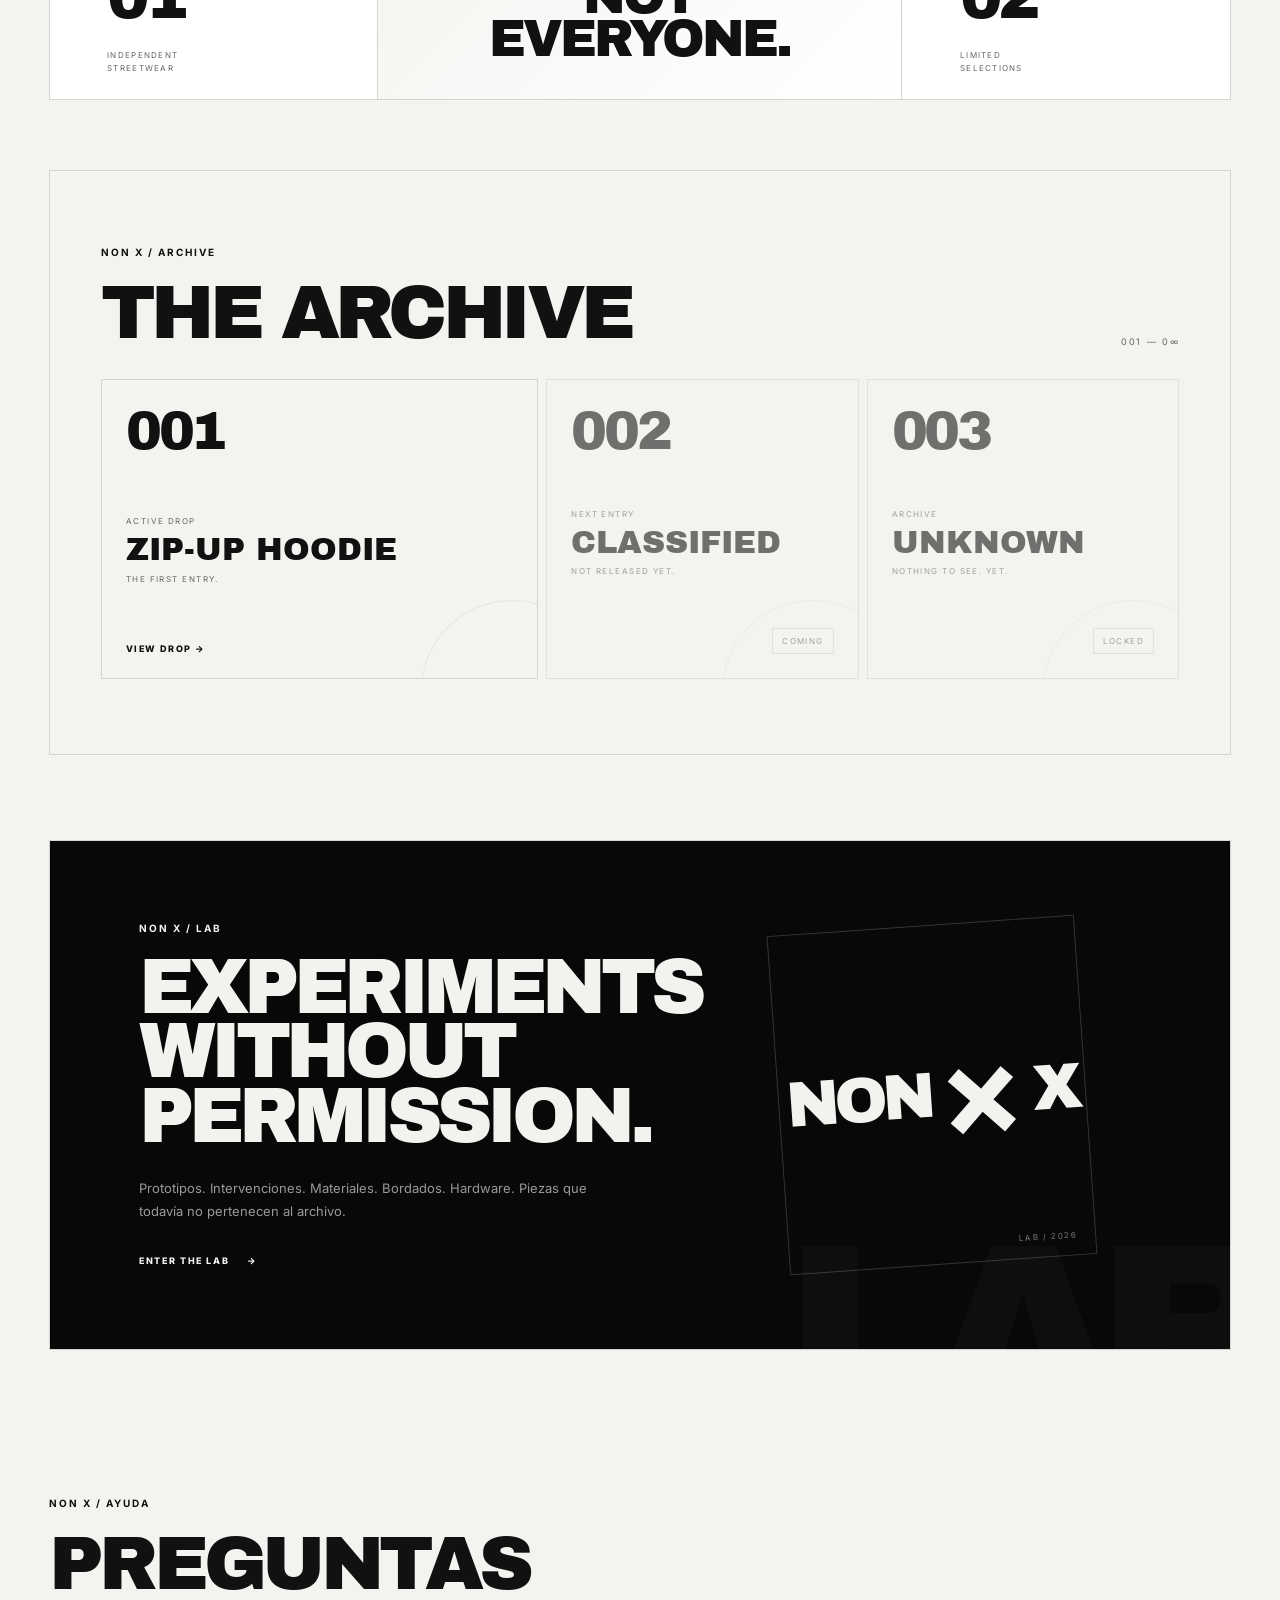
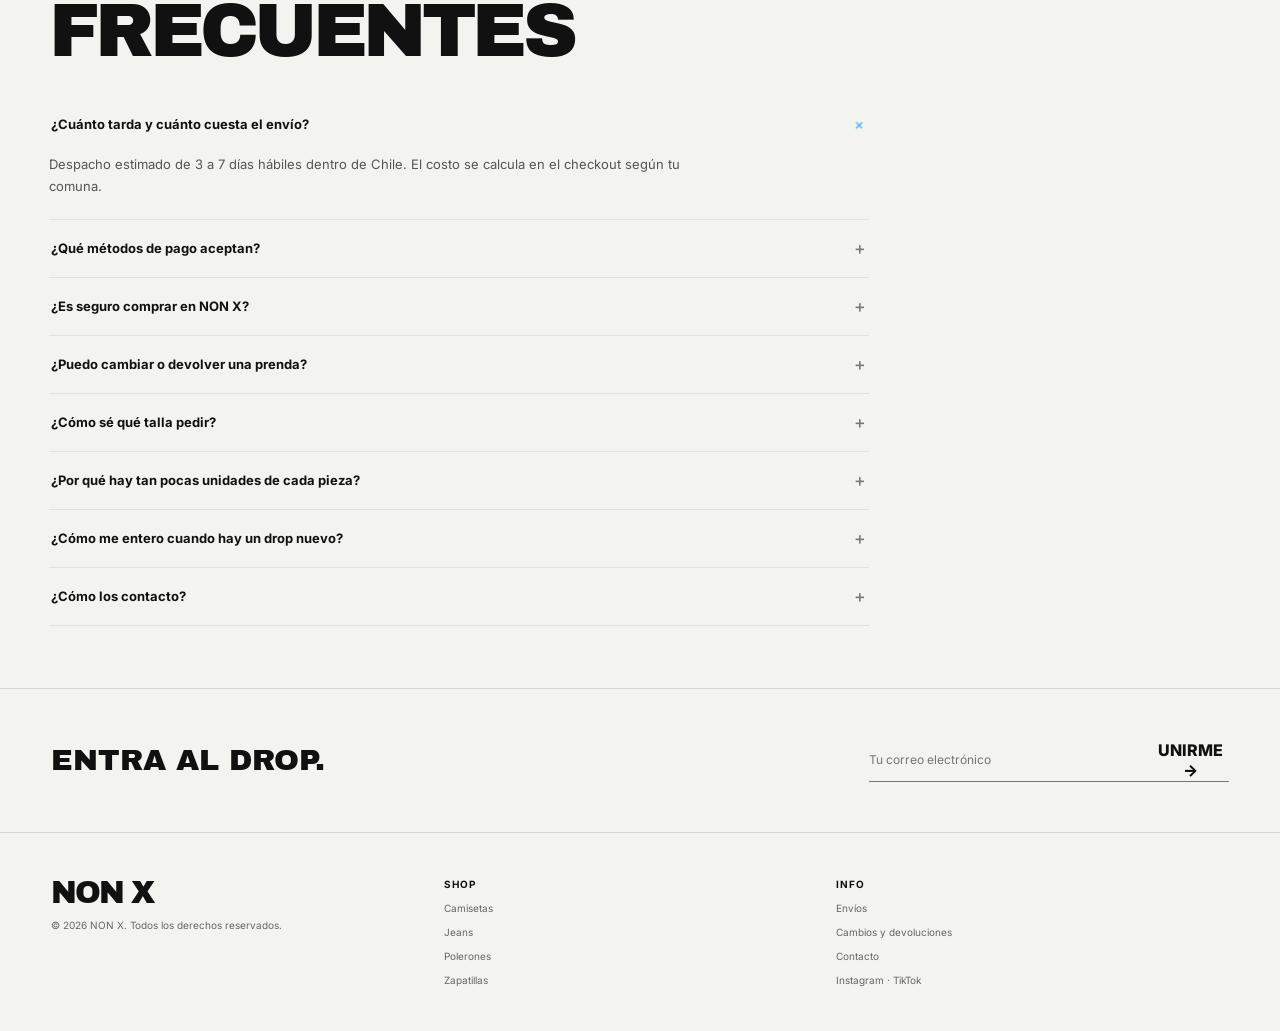
==== commit 754507e3: "vfinal" ====
--- a/index.html
+++ b/index.html
@@ -102,6 +102,7 @@
 <link rel="stylesheet" href="css/main.css">
 </head>
 <body>
+<div class="scroll-progress" id="scrollProgress"></div>
 <!-- [INTRO] Secuencia de entrada "acceso al archivo" — un solo momento orquestado,
      se muestra una vez por sesión, se auto-oculta por CSS aunque JS esté desactivado. -->
 <div class="archive-intro" id="archiveIntro" aria-hidden="true">
@@ -129,7 +130,7 @@
 <header class="header">
   <a class="logo" href="#">NON X<sup>®</sup></a>
   <nav class="nav">
-    <a href="#tienda" data-i18n="nav_shop">Tienda</a><a href="#novedades" data-i18n="nav_new">Novedades</a><a href="#archive">Archive</a><a href="#lab">Lab</a><div class="nav-dropdown"><button type="button" class="nav-drop-btn" data-i18n="nav_categories">Categorías⌄</button><div class="nav-drop-menu"><button type="button" data-category-link="all">TODAS</button><button type="button" data-category-link="Camisetas">CAMISETAS</button><button type="button" data-category-link="Jeans">JEANS</button><button type="button" data-category-link="Polerones">POLERONES</button><button type="button" data-category-link="Zapatillas">ZAPATILLAS</button></div></div><a href="#nosotros" data-i18n="nav_about">Nosotros</a>
+    <a href="#tienda" data-i18n="nav_shop">Tienda</a><a href="#novedades" data-i18n="nav_new">Novedades</a><a href="#archive">Archive</a><a href="#lab">Lab</a><div class="nav-dropdown"><button type="button" class="nav-drop-btn" data-i18n="nav_categories">Categorías⌄</button><div class="nav-drop-menu"><button type="button" data-category-link="all">TODAS</button><button type="button" data-category-link="Camisetas">CAMISETAS</button><button type="button" data-category-link="Jeans">JEANS</button><button type="button" data-category-link="Polerones">POLERONES</button><button type="button" data-category-link="Zapatillas">ZAPATILLAS</button></div></div><a href="#nosotros" data-i18n="nav_about">Nosotros</a><a href="#faq" class="nav-help" data-i18n="nav_help">Ayuda</a>
   
 <!-- [SELECTOR DE IDIOMA] -->
 <div class="language-switcher" aria-label="Language selector">
@@ -152,7 +153,7 @@
 </header>
 <div class="mobile-menu" id="mobileMenu" aria-hidden="true">
   <div class="mobile-menu-head"><span>NON X</span><button id="mobileMenuClose" type="button" aria-label="Cerrar menú">×</button></div>
-  <a href="#tienda" data-mobile-nav>TIENDA</a><a href="#novedades" data-mobile-nav>NOVEDADES</a><a href="#archive" data-mobile-nav>ARCHIVE</a><a href="#lab" data-mobile-nav>LAB</a><a href="#categorias" data-mobile-nav>CATEGORÍAS</a><a href="#nosotros" data-mobile-nav>NOSOTROS</a>
+  <a href="#tienda" data-mobile-nav>TIENDA</a><a href="#novedades" data-mobile-nav>NOVEDADES</a><a href="#archive" data-mobile-nav>ARCHIVE</a><a href="#lab" data-mobile-nav>LAB</a><a href="#categorias" data-mobile-nav>CATEGORÍAS</a><a href="#nosotros" data-mobile-nav>NOSOTROS</a><a href="#faq" data-mobile-nav class="mobile-nav-help">AYUDA / FAQ</a>
   <div class="mobile-category-label">CATEGORÍAS</div>
   <div class="mobile-category-links"><button data-category-link="Camisetas">CAMISETAS</button><button data-category-link="Jeans">JEANS</button><button data-category-link="Polerones">POLERONES</button><button data-category-link="Zapatillas">ZAPATILLAS</button></div>
   <div class="mobile-search-wrap">
@@ -196,10 +197,10 @@
 
 <!-- [BENEFICIOS] -->
 <section class="benefits">
-  <div class="benefit"><div class="ico">♧</div><div><strong><span data-i18n="shipping_chile">ENVÍOS A TODO CHILE</span></strong><small data-i18n="shipping_sub">Rápidos y seguros.</small></div></div>
-  <div class="benefit"><div class="ico">▣</div><div><strong><span data-i18n="pay">PAGA COMO QUIERAS</span></strong><small data-i18n="pay_sub">Webpay, transferencia, etc.</small></div></div>
-  <div class="benefit"><div class="ico">♢</div><div><strong><span data-i18n="secure">COMPRA SEGURA</span></strong><small data-i18n="secure_sub">Tus datos protegidos.</small></div></div>
-  <div class="benefit"><div class="ico">□</div><div><strong><span data-i18n="returns">CAMBIOS Y DEVOLUCIONES</span></strong><small data-i18n="returns_sub">Sin complicaciones.</small></div></div>
+  <a class="benefit" href="#faq-envios"><div class="ico">♧</div><div><strong><span data-i18n="shipping_chile">ENVÍOS A TODO CHILE</span></strong><small data-i18n="shipping_sub">Rápidos y seguros.</small></div></a>
+  <a class="benefit" href="#faq-pago"><div class="ico">▣</div><div><strong><span data-i18n="pay">PAGA COMO QUIERAS</span></strong><small data-i18n="pay_sub">Webpay, transferencia, etc.</small></div></a>
+  <a class="benefit" href="#faq-seguridad"><div class="ico">♢</div><div><strong><span data-i18n="secure">COMPRA SEGURA</span></strong><small data-i18n="secure_sub">Tus datos protegidos.</small></div></a>
+  <a class="benefit" href="#faq-cambios"><div class="ico">□</div><div><strong><span data-i18n="returns">CAMBIOS Y DEVOLUCIONES</span></strong><small data-i18n="returns_sub">Sin complicaciones.</small></div></a>
 </section>
 
 
@@ -298,6 +299,45 @@
 </section>
 
 <!-- [NEWSLETTER] -->
+<!-- [FAQ] Preguntas frecuentes — accesible desde el menú (AYUDA), los 4 badges de arriba, y el footer -->
+<section class="section reveal faq-section" id="faq">
+  <div class="nonx-section-head"><div><p class="eyebrow" data-i18n="faq_eyebrow">NON X / AYUDA</p><h2 data-i18n="faq_title">PREGUNTAS<br>FRECUENTES</h2></div></div>
+  <div class="faq-accordions" data-accordion-group>
+    <div class="accordion-item is-open" id="faq-envios">
+      <button class="accordion-trigger" type="button" aria-expanded="true"><span data-i18n="faq_q_shipping">¿Cuánto tarda y cuánto cuesta el envío?</span><span class="accordion-icon">＋</span></button>
+      <div class="accordion-panel"><div class="accordion-inner"><p data-i18n="faq_a_shipping">Despacho estimado de 3 a 7 días hábiles dentro de Chile. El costo se calcula en el checkout según tu comuna.</p></div></div>
+    </div>
+    <div class="accordion-item" id="faq-pago">
+      <button class="accordion-trigger" type="button" aria-expanded="false"><span data-i18n="faq_q_payment">¿Qué métodos de pago aceptan?</span><span class="accordion-icon">＋</span></button>
+      <div class="accordion-panel"><div class="accordion-inner"><p data-i18n="faq_a_payment">Webpay, transferencia bancaria y otros medios que se habilitarán en el checkout. Toda transacción se procesa mediante pasarelas de pago certificadas — NON X nunca ve ni guarda los datos de tu tarjeta.</p></div></div>
+    </div>
+    <div class="accordion-item" id="faq-seguridad">
+      <button class="accordion-trigger" type="button" aria-expanded="false"><span data-i18n="faq_q_security">¿Es seguro comprar en NON X?</span><span class="accordion-icon">＋</span></button>
+      <div class="accordion-panel"><div class="accordion-inner"><p data-i18n="faq_a_security">Sí. El pago se procesa a través de pasarelas certificadas (no en un formulario propio), y tus datos personales solo se usan para procesar tu pedido y avisarte de nuevos drops si te suscribes.</p></div></div>
+    </div>
+    <div class="accordion-item" id="faq-cambios">
+      <button class="accordion-trigger" type="button" aria-expanded="false"><span data-i18n="faq_q_returns">¿Puedo cambiar o devolver una prenda?</span><span class="accordion-icon">＋</span></button>
+      <div class="accordion-panel"><div class="accordion-inner"><p data-i18n="faq_a_returns">Sí, dentro de los primeros días después de recibir tu pedido, siempre que la prenda esté sin uso y con sus etiquetas. Escríbenos por WhatsApp para coordinar el cambio.</p></div></div>
+    </div>
+    <div class="accordion-item" id="faq-tallas">
+      <button class="accordion-trigger" type="button" aria-expanded="false"><span data-i18n="faq_q_sizing">¿Cómo sé qué talla pedir?</span><span class="accordion-icon">＋</span></button>
+      <div class="accordion-panel"><div class="accordion-inner"><p data-i18n="faq_a_sizing">Cada producto tiene su propia guía de tallas con medidas en cm dentro de la ficha del producto (sección "Guía de tallas"). Si aun así tienes dudas, escríbenos y te ayudamos a elegir.</p></div></div>
+    </div>
+    <div class="accordion-item" id="faq-drops">
+      <button class="accordion-trigger" type="button" aria-expanded="false"><span data-i18n="faq_q_drops">¿Por qué hay tan pocas unidades de cada pieza?</span><span class="accordion-icon">＋</span></button>
+      <div class="accordion-panel"><div class="accordion-inner"><p data-i18n="faq_a_drops">Porque confeccionamos cada drop en lotes pequeños. Cuando una talla se agota, se agotó — no hay reposición automática de esa misma pieza.</p></div></div>
+    </div>
+    <div class="accordion-item" id="faq-avisos">
+      <button class="accordion-trigger" type="button" aria-expanded="false"><span data-i18n="faq_q_notify">¿Cómo me entero cuando hay un drop nuevo?</span><span class="accordion-icon">＋</span></button>
+      <div class="accordion-panel"><div class="accordion-inner"><p data-i18n="faq_a_notify">Únete a la lista más abajo — quienes están suscritos reciben el aviso antes que el resto.</p></div></div>
+    </div>
+    <div class="accordion-item" id="faq-contacto">
+      <button class="accordion-trigger" type="button" aria-expanded="false"><span data-i18n="faq_q_contact">¿Cómo los contacto?</span><span class="accordion-icon">＋</span></button>
+      <div class="accordion-panel"><div class="accordion-inner"><p data-i18n="faq_a_contact">Por el botón de WhatsApp en la esquina inferior, o escribiendo directamente a nuestro correo/redes cuando estén activos.</p></div></div>
+    </div>
+  </div>
+</section>
+
 <section class="newsletter reveal">
   <h2 data-i18n="newsletter_title">ENTRA AL DROP.</h2>
   <form class="form" id="newsletter"><input type="email" required data-i18n-placeholder="email_placeholder" placeholder="Tu correo electrónico"><button data-i18n="join">UNIRME →</button></form>
@@ -393,5 +433,6 @@
 <script src="js/product-page.js" defer></script>
 <script src="js/app.js" defer></script>
 <script src="js/shopify-checkout.js" defer></script>
+<script src="js/newsletter-signup.js" defer></script>
 </body>
 </html>
--- a/css/main.css
+++ b/css/main.css
@@ -17,7 +17,7 @@
 .header{height:72px;border-bottom:1px solid var(--line);display:flex;align-items:center;padding:0 4.5vw;gap:48px;position:sticky;top:0;z-index:30;background:var(--header-bg);backdrop-filter:blur(14px)}
 .logo{font:31px/1 "Archivo Black",sans-serif;letter-spacing:-.065em;white-space:nowrap}.logo sup{font:9px Inter;font-weight:700;vertical-align:top;letter-spacing:0}
 .nav{display:flex;gap:34px;align-items:center;font-size:11px;font-weight:700;text-transform:uppercase}.nav a:hover{opacity:.65}
-.header-right{margin-left:auto;display:flex;align-items:center;gap:15px}.search{height:38px;width:260px;border:1px solid var(--line);background:#151515;display:flex;align-items:center;padding:0 13px;color:#aaa}.search input{background:none;border:0;outline:0;color:white;width:100%;font-size:11px}.icon{height:38px;width:45px;border-left:1px solid var(--line);display:grid;place-items:center;font-size:20px}.cart-btn{height:38px;background:none;border:0;color:white;cursor:pointer;font-size:20px;position:relative}.cart-num{position:absolute;right:-7px;top:-7px;background:#eee;color:#111;width:18px;height:18px;border-radius:50%;display:grid;place-items:center;font:10px Inter;font-weight:800}
+.header-right{margin-left:auto;display:flex;align-items:center;gap:15px}.search{height:38px;width:260px;border:1px solid var(--line);background:#151515;display:flex;align-items:center;padding:0 13px;color:#aaa}.search input{background:none;border:0;outline:0;color:white;width:100%;font-size:11px}.icon{height:38px;width:45px;border-left:1px solid var(--line);display:grid;place-items:center;font-size:20px}.cart-btn{height:38px;background:none;border:0;color:white;cursor:pointer;font-size:20px;position:relative}.cart-num{position:absolute;right:-7px;top:-7px;background:var(--nonx-accent);color:#04121f;width:18px;height:18px;border-radius:50%;display:grid;place-items:center;font:10px Inter;font-weight:800;box-shadow:0 0 10px var(--nonx-accent-glow)}
 /* [HERO] — portada principal, imagen, título y CTA */
 .hero{min-height:calc(100vh - 84px);min-height:680px;position:relative;overflow:hidden;border-bottom:1px solid var(--line);background:#080808}.hero-video{position:absolute;inset:-2%;width:104%;height:104%;object-fit:cover;object-position:center;z-index:0;opacity:.82;transform:scale(1.03);filter:grayscale(100%) contrast(1.08) brightness(.72);will-change:opacity,transform}.hero-video-overlay{position:absolute;inset:0;z-index:1;background:linear-gradient(90deg,#050505 0%,rgba(5,5,5,.92) 19%,rgba(5,5,5,.42) 48%,rgba(5,5,5,.28) 100%),linear-gradient(0deg,#080808 0%,rgba(8,8,8,.08) 42%,rgba(8,8,8,.25) 100%)}.hero:after{content:"";position:absolute;inset:0;z-index:1;background:radial-gradient(circle at 70% 45%,transparent 0,rgba(0,0,0,.14) 52%,rgba(0,0,0,.48) 100%);pointer-events:none}.hero-copy{position:relative;z-index:4;padding:100px 4.5vw 125px;max-width:760px}.hero-product-label{font-size:10px;font-weight:800;letter-spacing:.18em;color:#ddd;margin:-12px 0 20px;text-transform:uppercase}.hero-actions{display:flex;gap:10px;align-items:center;position:relative;z-index:5}.cta-ghost{background:transparent;color:#f2f2ef;border:1px solid #666}.cta-ghost:hover{background:#f2f2ef;color:#090909}.hero-scroll{position:absolute;z-index:3;left:4.5vw;bottom:18px;font-size:8px;font-weight:800;letter-spacing:.18em;display:flex;align-items:center;gap:12px}.hero-scroll span{display:block;width:1px;height:38px;background:#eee}.hero-video-status{position:absolute;z-index:3;right:4.5vw;bottom:55px;width:24px;height:24px;border:1px solid #777;border-radius:50%;display:grid;place-items:center;font-size:9px;color:#eee}.hero .slider{z-index:3;pointer-events:none}
 .hero-copy{position:relative;z-index:4;padding:100px 4.5vw 125px;max-width:760px}.eyebrow{font-size:10px;letter-spacing:.2em;font-weight:700;margin:0 0 22px}.hero h1{font:clamp(64px,8.2vw,125px)/.88 "Archivo Black";letter-spacing:-.075em;margin:0 0 32px;text-transform:uppercase}.hero h1 .outline{-webkit-text-stroke:1.5px white;color:transparent}.hero p{font-size:15px;line-height:1.55;color:#ddd;max-width:360px;margin:0 0 30px}.cta{display:inline-flex;align-items:center;gap:25px;background:#f2f2ef;color:#090909;padding:15px 20px;font-size:11px;font-weight:800;letter-spacing:.06em}.cta span{font-size:19px}
@@ -54,7 +54,7 @@
 .hero{animation:heroZoom 1.5s cubic-bezier(.2,.7,.2,1) both}
 @keyframes heroZoom{from{background-size:112%}to{background-size:cover}}
 .logo{transition:.4s}.logo:hover{letter-spacing:-.02em;transform:translateX(3px)}
-.nav a{position:relative}.nav a:after{content:"";position:absolute;left:0;bottom:-7px;width:100%;height:1px;background:#fff;transform:scaleX(0);transform-origin:right;transition:.35s}.nav a:hover:after{transform:scaleX(1);transform-origin:left}
+.nav a{position:relative}.nav a:after{content:"";position:absolute;left:0;bottom:-7px;width:100%;height:1px;background:var(--nonx-accent);transform:scaleX(0);transform-origin:right;transition:.35s}.nav a:hover:after{transform:scaleX(1);transform-origin:left}
 .cta{transition:transform .3s,background .3s,color .3s;position:relative;overflow:hidden}.cta:before{content:"";position:absolute;inset:0;background:#111;transform:translateX(-101%);transition:.4s}.cta:hover:before{transform:translateX(0)}.cta>*{position:relative;z-index:1}.cta:hover{color:#fff}
 .benefit{transition:.35s}.benefit:hover{background:#111;transform:translateY(-3px)}.benefit:hover strong,.benefit:hover small{color:#fff}
 .cat{transition:transform .5s cubic-bezier(.2,.8,.2,1),filter .5s}.cat:hover{transform:translateY(-7px);filter:grayscale(0)}
@@ -79,7 +79,7 @@
 
 
 /* [V11 CATÁLOGO] — filtros, orden y favoritos */
-.catalog-tools{margin:0 0 24px;border-top:1px solid var(--line);border-bottom:1px solid var(--line);padding:14px 0}.filter-tabs{display:flex;gap:7px;overflow:auto;padding-bottom:12px}.filter-tab{white-space:nowrap;border:1px solid var(--line);background:#111;color:#999;padding:9px 13px;font-size:9px;font-weight:800;letter-spacing:.08em;cursor:pointer;transition:.2s}.filter-tab:hover,.filter-tab.active{background:#f4f4f2;color:#080808;border-color:#f4f4f2}.filter-row{display:flex;align-items:end;gap:10px;flex-wrap:wrap}.filter-field{display:flex;flex-direction:column;gap:6px;min-width:145px}.filter-field span{font-size:8px;color:#666;font-weight:800;letter-spacing:.1em}.filter-field select{height:36px;background:#111;border:1px solid var(--line);color:#ddd;padding:0 30px 0 10px;font-size:9px;outline:0}.clear-filters{height:36px;border:1px solid var(--line);background:transparent;color:#888;padding:0 13px;font-size:9px;font-weight:800;cursor:pointer}.clear-filters:hover{color:#fff;border-color:#666}.catalog-status{display:flex;justify-content:space-between;align-items:center;margin-top:13px;color:#666;font-size:9px;letter-spacing:.08em}.favorites-toggle{border:0;background:transparent;color:#888;font-size:9px;font-weight:800;cursor:pointer;letter-spacing:.08em}.favorites-toggle:hover,.favorites-toggle.active{color:#fff}.heart{border:0;background:transparent;color:#fff;cursor:pointer;z-index:3;line-height:1}.heart.is-favorite{color:#fff}.catalog-empty{grid-column:1/-1;min-height:220px;border:1px solid var(--line);display:flex;flex-direction:column;align-items:center;justify-content:center;gap:8px;color:#666}.catalog-empty strong{color:#aaa;font:18px 'Archivo Black'}.catalog-empty span{font-size:10px}@media(max-width:600px){.filter-row{display:grid;grid-template-columns:1fr 1fr}.filter-field{min-width:0}.clear-filters{width:100%}.catalog-status{margin-top:12px}.filter-tabs{scrollbar-width:none}}
+.catalog-tools{margin:0 0 24px;border-top:1px solid var(--line);border-bottom:1px solid var(--line);padding:14px 0}.filter-tabs{display:flex;gap:7px;overflow:auto;padding-bottom:12px}.filter-tab{white-space:nowrap;border:1px solid var(--line);background:#111;color:#999;padding:9px 13px;font-size:9px;font-weight:800;letter-spacing:.08em;cursor:pointer;transition:.2s}.filter-tab:hover,.filter-tab.active{background:#f4f4f2;color:#080808;border-color:#f4f4f2}.filter-row{display:flex;align-items:end;gap:10px;flex-wrap:wrap}.filter-field{display:flex;flex-direction:column;gap:6px;min-width:145px}.filter-field span{font-size:8px;color:#666;font-weight:800;letter-spacing:.1em}.filter-field select{height:36px;background:#111;border:1px solid var(--line);color:#ddd;padding:0 30px 0 10px;font-size:9px;outline:0}.clear-filters{height:36px;border:1px solid var(--line);background:transparent;color:#888;padding:0 13px;font-size:9px;font-weight:800;cursor:pointer}.clear-filters:hover{color:#fff;border-color:#666}.catalog-status{display:flex;justify-content:space-between;align-items:center;margin-top:13px;color:#666;font-size:9px;letter-spacing:.08em}.favorites-toggle{border:0;background:transparent;color:#888;font-size:9px;font-weight:800;cursor:pointer;letter-spacing:.08em}.favorites-toggle:hover,.favorites-toggle.active{color:#fff}.heart{border:0;background:transparent;color:#fff;cursor:pointer;z-index:3;line-height:1}.heart.is-favorite{color:var(--nonx-accent)}.catalog-empty{grid-column:1/-1;min-height:220px;border:1px solid var(--line);display:flex;flex-direction:column;align-items:center;justify-content:center;gap:8px;color:#666}.catalog-empty strong{color:#aaa;font:18px 'Archivo Black'}.catalog-empty span{font-size:10px}@media(max-width:600px){.filter-row{display:grid;grid-template-columns:1fr 1fr}.filter-field{min-width:0}.clear-filters{width:100%}.catalog-status{margin-top:12px}.filter-tabs{scrollbar-width:none}}
 
 /* [V7 CATÁLOGO] */
 .catalog-note{margin:16px 0 0;color:#666;font-size:10px;letter-spacing:.04em}
@@ -276,11 +276,11 @@
 .product:hover .product-photo-shade{opacity:1}
 .tag{z-index:2;transition:transform .3s ease,background .3s ease}
 .product:hover .tag{transform:translateY(-2px)}
-.tag-drop{background:#f2f2ef;color:#090909;border-color:#f2f2ef}
+.tag-drop{background:var(--nonx-accent);color:#04121f;border-color:var(--nonx-accent);box-shadow:0 0 14px var(--nonx-accent-glow)}
 .heart{z-index:4;width:34px;height:34px;display:grid;place-items:center;border:1px solid transparent;border-radius:50%;font-size:19px;transition:background .25s,border-color .25s,transform .25s,color .25s}
 .product:hover .heart{background:rgba(0,0,0,.38);border-color:rgba(255,255,255,.22)}
 .heart:hover{transform:scale(1.08);border-color:#777!important}
-.heart.is-favorite{color:#fff}
+.heart.is-favorite{color:var(--nonx-accent)}
 .product-info{padding:15px 15px 17px}
 .product-name-row{display:flex;justify-content:space-between;align-items:baseline;gap:10px}
 .product-color{font-size:8px;color:#666;text-transform:uppercase;letter-spacing:.1em;white-space:nowrap}
@@ -316,7 +316,7 @@
 .mobile-search input{width:100%;border:0;outline:0;background:transparent;color:var(--text);font-size:11px}
 .mobile-search:focus-within{border-color:#777}
 button,a,input,select{-webkit-tap-highlight-color:transparent}
-button:focus-visible,a:focus-visible,input:focus-visible,select:focus-visible{outline:1px solid currentColor;outline-offset:3px}
+button:focus-visible,a:focus-visible,input:focus-visible,select:focus-visible{outline:1px solid var(--nonx-accent);outline-offset:3px}
 body.menu-open,body.modal-open,body.cart-is-open{overscroll-behavior:none}
 @media(max-width:600px){
   .mobile-search-wrap{display:block;margin-bottom:8px}
@@ -326,7 +326,7 @@
 @media(prefers-reduced-motion:reduce){html{scroll-behavior:auto}}
 
 /* NON X V16 — IDENTITY SYSTEM */
-:root{--nonx-accent:#d8d8d3}
+:root{--nonx-accent:#5fb8ff;--nonx-accent-soft:rgba(95,184,255,.14);--nonx-accent-glow:rgba(95,184,255,.35)}
 .nonx-section-head{display:flex;justify-content:space-between;align-items:end;margin-bottom:32px}.nonx-section-head h2{font:clamp(38px,6vw,76px)/.88 "Archivo Black";letter-spacing:-.06em;margin:5px 0 0}.nonx-section-head>span{font-size:9px;letter-spacing:.18em;color:var(--muted)}
 .nonx-archive{margin:0 3.8vw 85px;padding:75px 4vw;border:1px solid var(--line);background:var(--surface)}.archive-grid{display:grid;grid-template-columns:1.4fr 1fr 1fr;gap:8px}.archive-card{min-height:300px;padding:24px;display:flex;flex-direction:column;justify-content:space-between;border:1px solid var(--line);position:relative;overflow:hidden;background:var(--bg)}.archive-card:before{content:"";position:absolute;inset:auto -15% -35% auto;width:180px;height:180px;border:1px solid var(--line);border-radius:50%;opacity:.45}.archive-card>*{position:relative;z-index:1}.archive-number{font:54px/1 "Archivo Black";letter-spacing:-.06em}.archive-card span,.archive-card p{font-size:8px;letter-spacing:.18em;color:var(--muted)}.archive-card h3{font:clamp(20px,2.5vw,34px)/.95 "Archivo Black";margin:7px 0}.archive-card a{color:var(--text);font-size:9px;font-weight:800;letter-spacing:.16em;text-decoration:none}.archive-future{opacity:.58}.archive-status{align-self:flex-end;border:1px solid var(--line);padding:7px 9px!important}.archive-active{background:linear-gradient(135deg,var(--surface),var(--bg))}
 .nonx-lab{margin:0 3.8vw 85px;min-height:510px;padding:65px 7vw;display:grid;grid-template-columns:1.15fr .85fr;gap:6vw;align-items:center;border:1px solid var(--line);background:#080808;color:#f2f2ef;overflow:hidden;position:relative}.nonx-lab:after{content:"LAB";position:absolute;right:-3%;bottom:-24%;font:250px "Archivo Black";letter-spacing:-.1em;color:#fff;opacity:.025;pointer-events:none}.lab-copy{position:relative;z-index:2}.lab-copy h2{font:clamp(42px,6vw,78px)/.84 "Archivo Black";letter-spacing:-.065em;margin:12px 0 28px}.lab-copy p:not(.eyebrow){max-width:470px;color:#999;font-size:13px;line-height:1.8}.lab-copy a{display:inline-flex;gap:18px;margin-top:18px;color:#f2f2ef;text-decoration:none;font-size:9px;font-weight:800;letter-spacing:.18em}.lab-mark{height:340px;border:1px solid #333;display:flex;align-items:center;justify-content:center;gap:10px;position:relative;transform:rotate(-4deg)}.lab-mark span{font:clamp(35px,5vw,65px) "Archivo Black";letter-spacing:-.08em}.lab-mark strong{font:clamp(70px,10vw,125px)/.8 "Archivo Black"}.lab-mark small{position:absolute;right:18px;bottom:15px;font-size:8px;letter-spacing:.2em;color:#777}.product-code{font-size:8px;letter-spacing:.18em;color:var(--muted);margin-bottom:7px}.product-name-row{align-items:baseline}
@@ -490,3 +490,49 @@
 /* Categorías sin fotografía — panel + icono de línea, hasta tener fotos reales */
 .cat-icon{position:absolute;top:16px;right:16px;width:34px;height:34px;opacity:.5}
 .cat-icon svg{width:100%;height:100%;stroke:#fff;fill:none;stroke-width:1.2}
+
+/* NON X V26 — MÁS PROFESIONALISMO: acento, progreso de scroll, skeleton, scrollbar */
+.scroll-progress{position:fixed;top:0;left:0;width:100%;height:2px;z-index:250;background:var(--nonx-accent);transform:scaleX(0);transform-origin:left;box-shadow:0 0 8px var(--nonx-accent-glow);will-change:transform}
+
+/* Scrollbar propio (WebKit) — sutil, en tono con la marca */
+::-webkit-scrollbar{width:10px;height:10px}
+::-webkit-scrollbar-track{background:var(--bg)}
+::-webkit-scrollbar-thumb{background:#2c2c2c;border:2px solid var(--bg);border-radius:10px}
+::-webkit-scrollbar-thumb:hover{background:var(--nonx-accent)}
+
+/* Skeleton de carga — se muestra mientras se hace fetch de data/products.json */
+.catalog-skeleton{display:contents}
+.skeleton-card{background:var(--card);border:1px solid var(--line)}
+.skeleton-card .skeleton-photo{height:390px;background:linear-gradient(100deg,#141414 30%,#1d1d1d 50%,#141414 70%);background-size:200% 100%;animation:skeletonSweep 1.4s ease-in-out infinite}
+.skeleton-card .skeleton-line{height:10px;margin:14px 15px;background:#181818;position:relative;overflow:hidden}
+.skeleton-card .skeleton-line:after{content:"";position:absolute;inset:0;background:linear-gradient(100deg,transparent 30%,rgba(255,255,255,.05) 50%,transparent 70%);background-size:200% 100%;animation:skeletonSweep 1.4s ease-in-out infinite}
+.skeleton-card .skeleton-line.w60{width:60%}
+.skeleton-card .skeleton-line.w40{width:40%;margin-top:0}
+@keyframes skeletonSweep{0%{background-position:200% 0}100%{background-position:-200% 0}}
+@media(prefers-reduced-motion:reduce){.skeleton-card .skeleton-photo,.skeleton-card .skeleton-line:after{animation:none}}
+
+/* Hover de producto reforzado con el acento (sutil, solo el borde) */
+.product{border:1px solid transparent}
+.product:hover{border-color:rgba(95,184,255,.28)}
+
+/* NON X V28 — FAQ */
+.faq-accordions{max-width:820px}
+.faq-accordions .accordion-item{border-bottom:1px solid var(--line)}
+.faq-accordions .accordion-trigger{width:100%;border:0;background:transparent;color:var(--text);cursor:pointer;padding:20px 2px;font:700 13px/1.3 Inter,sans-serif;display:flex;justify-content:space-between;align-items:center;text-align:left;gap:16px}
+.faq-accordions .accordion-trigger:hover span:first-child{color:var(--nonx-accent)}
+.faq-accordions .accordion-icon{color:#777;font-size:15px;line-height:1;flex:none;transition:transform .34s cubic-bezier(.22,1,.36,1),color .25s ease}
+.faq-accordions .accordion-item.is-open .accordion-icon{transform:rotate(45deg);color:var(--nonx-accent)}
+.faq-accordions .accordion-panel{display:grid;grid-template-rows:0fr;opacity:0;transition:grid-template-rows .42s cubic-bezier(.22,1,.36,1),opacity .28s ease}
+.faq-accordions .accordion-item.is-open .accordion-panel{grid-template-rows:1fr;opacity:1}
+.faq-accordions .accordion-inner{min-height:0;overflow:hidden}
+.faq-accordions .accordion-inner p{margin:0 0 22px;color:#aaa;font-size:13px;line-height:1.7;max-width:640px}
+:root[data-theme="light"] .faq-accordions .accordion-item{border-color:#e2e2dc}
+:root[data-theme="light"] .faq-accordions .accordion-inner p{color:#555}
+.faq-accordions .accordion-item:target,.faq-accordions .accordion-item.faq-highlight{animation:faqPulse 1.6s ease}
+@keyframes faqPulse{0%,100%{background:transparent}30%{background:var(--nonx-accent-soft)}}
+
+/* Enlace "Ayuda" destacado en el nav — que no se pierda entre el resto */
+.nav-help{border:1px solid var(--nonx-accent);border-radius:20px;padding:6px 14px!important;color:var(--nonx-accent)!important}
+.nav-help:after{display:none!important}
+.nav-help:hover{background:var(--nonx-accent-soft)}
+.mobile-nav-help{color:var(--nonx-accent)!important;border:1px solid var(--nonx-accent)!important;border-radius:20px;display:inline-block;padding:8px 16px!important;margin-top:6px;width:fit-content}
